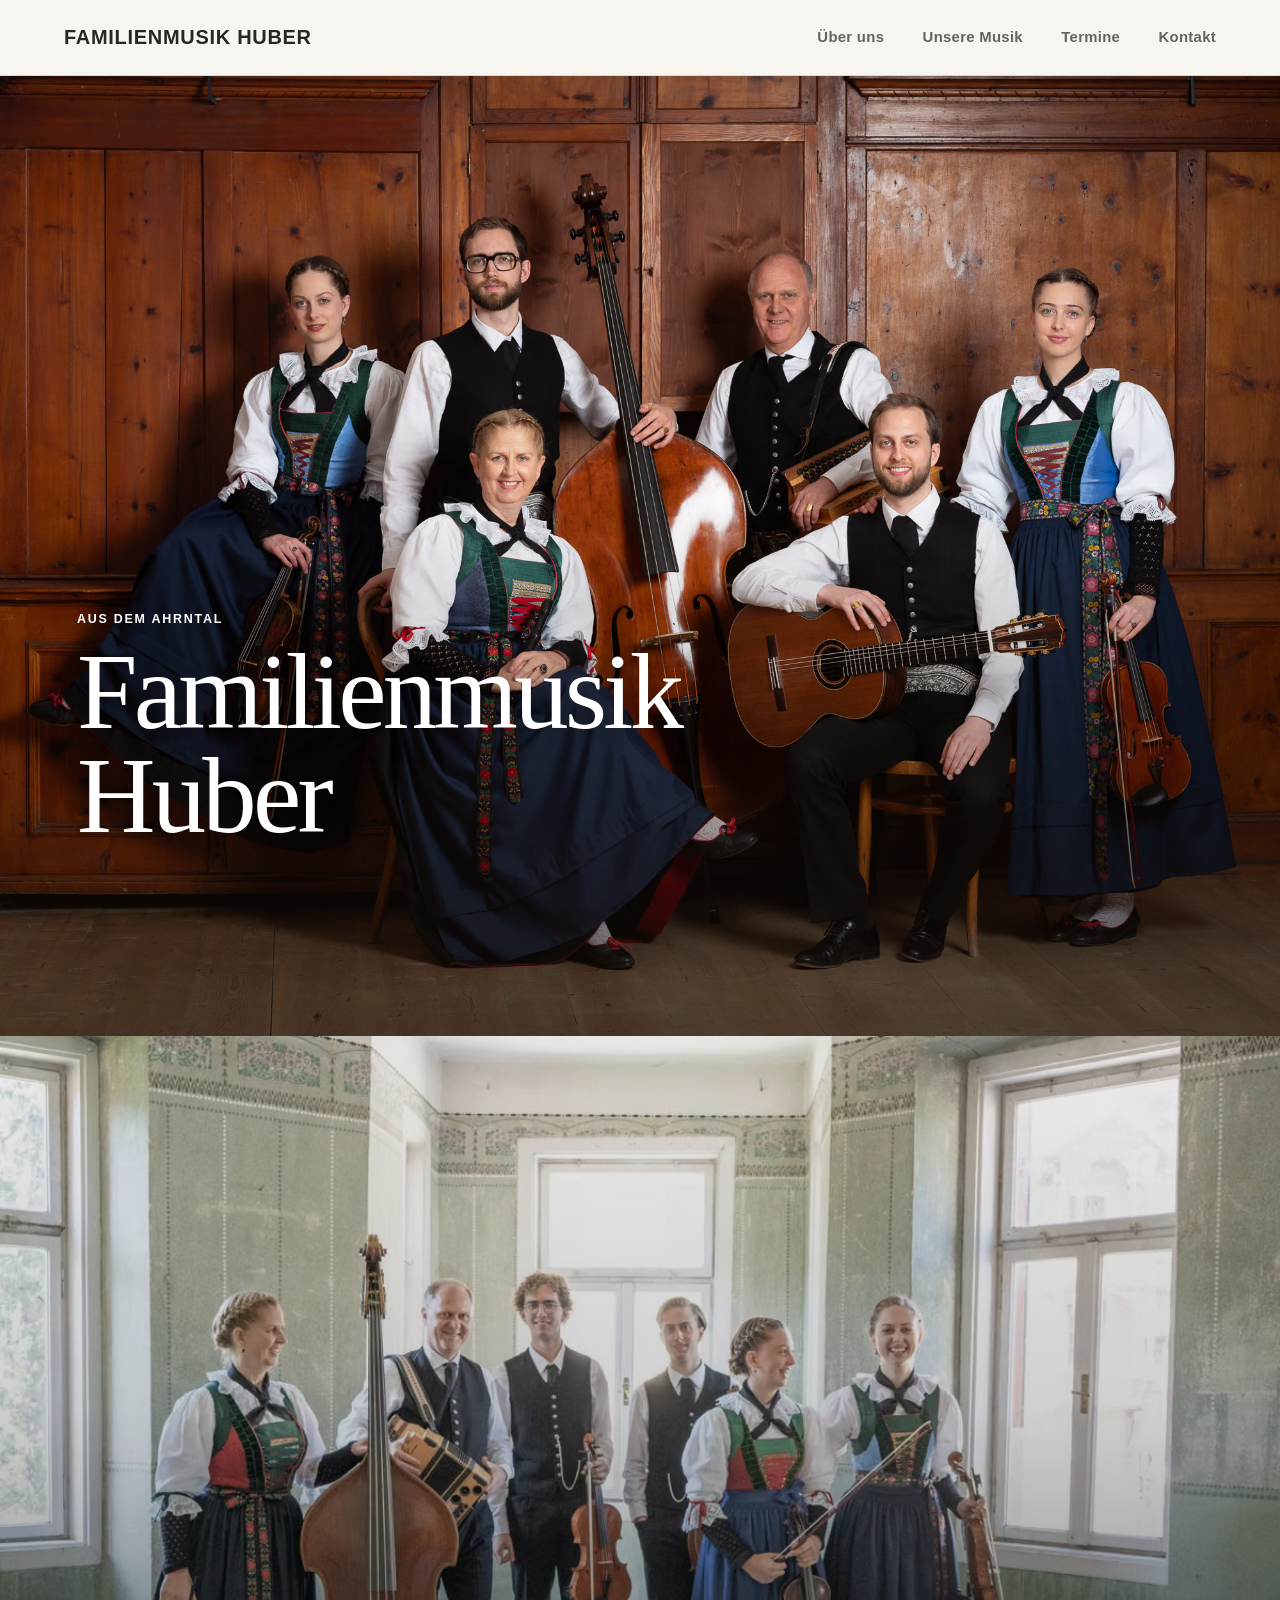
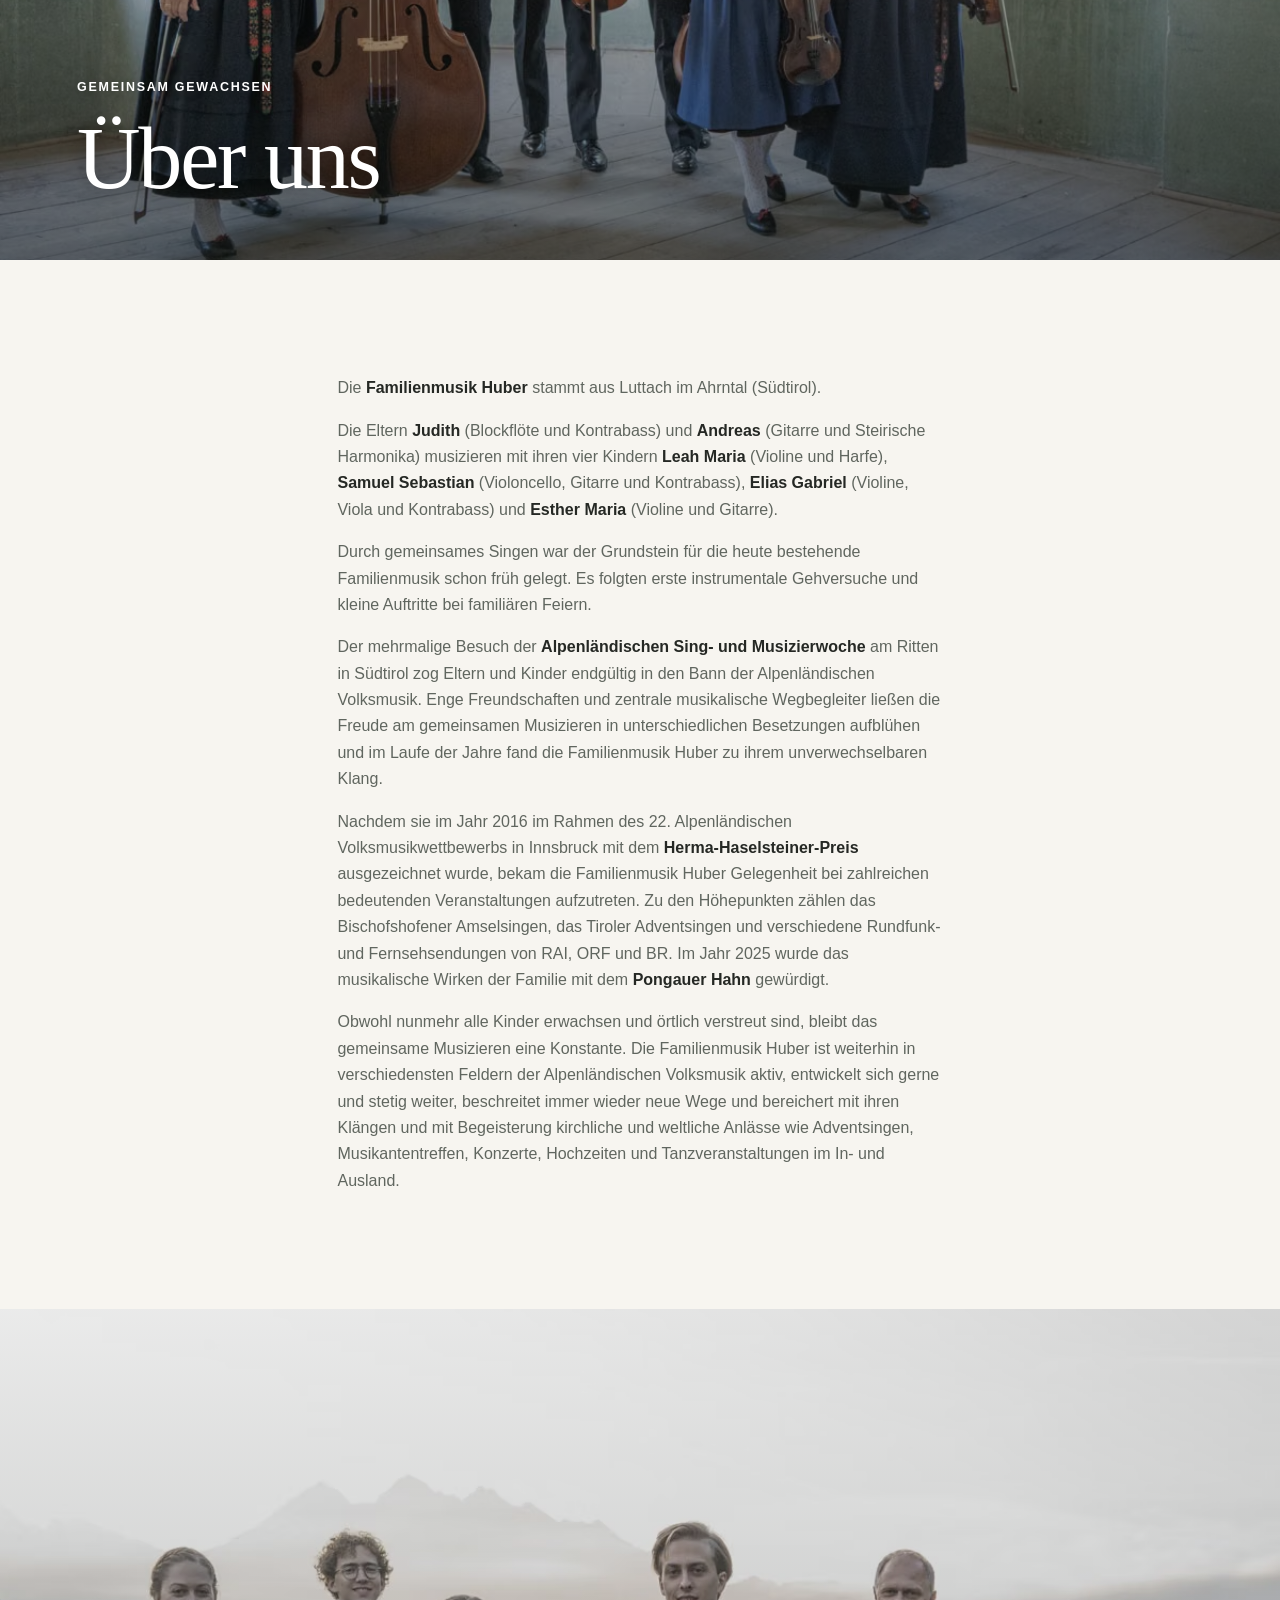
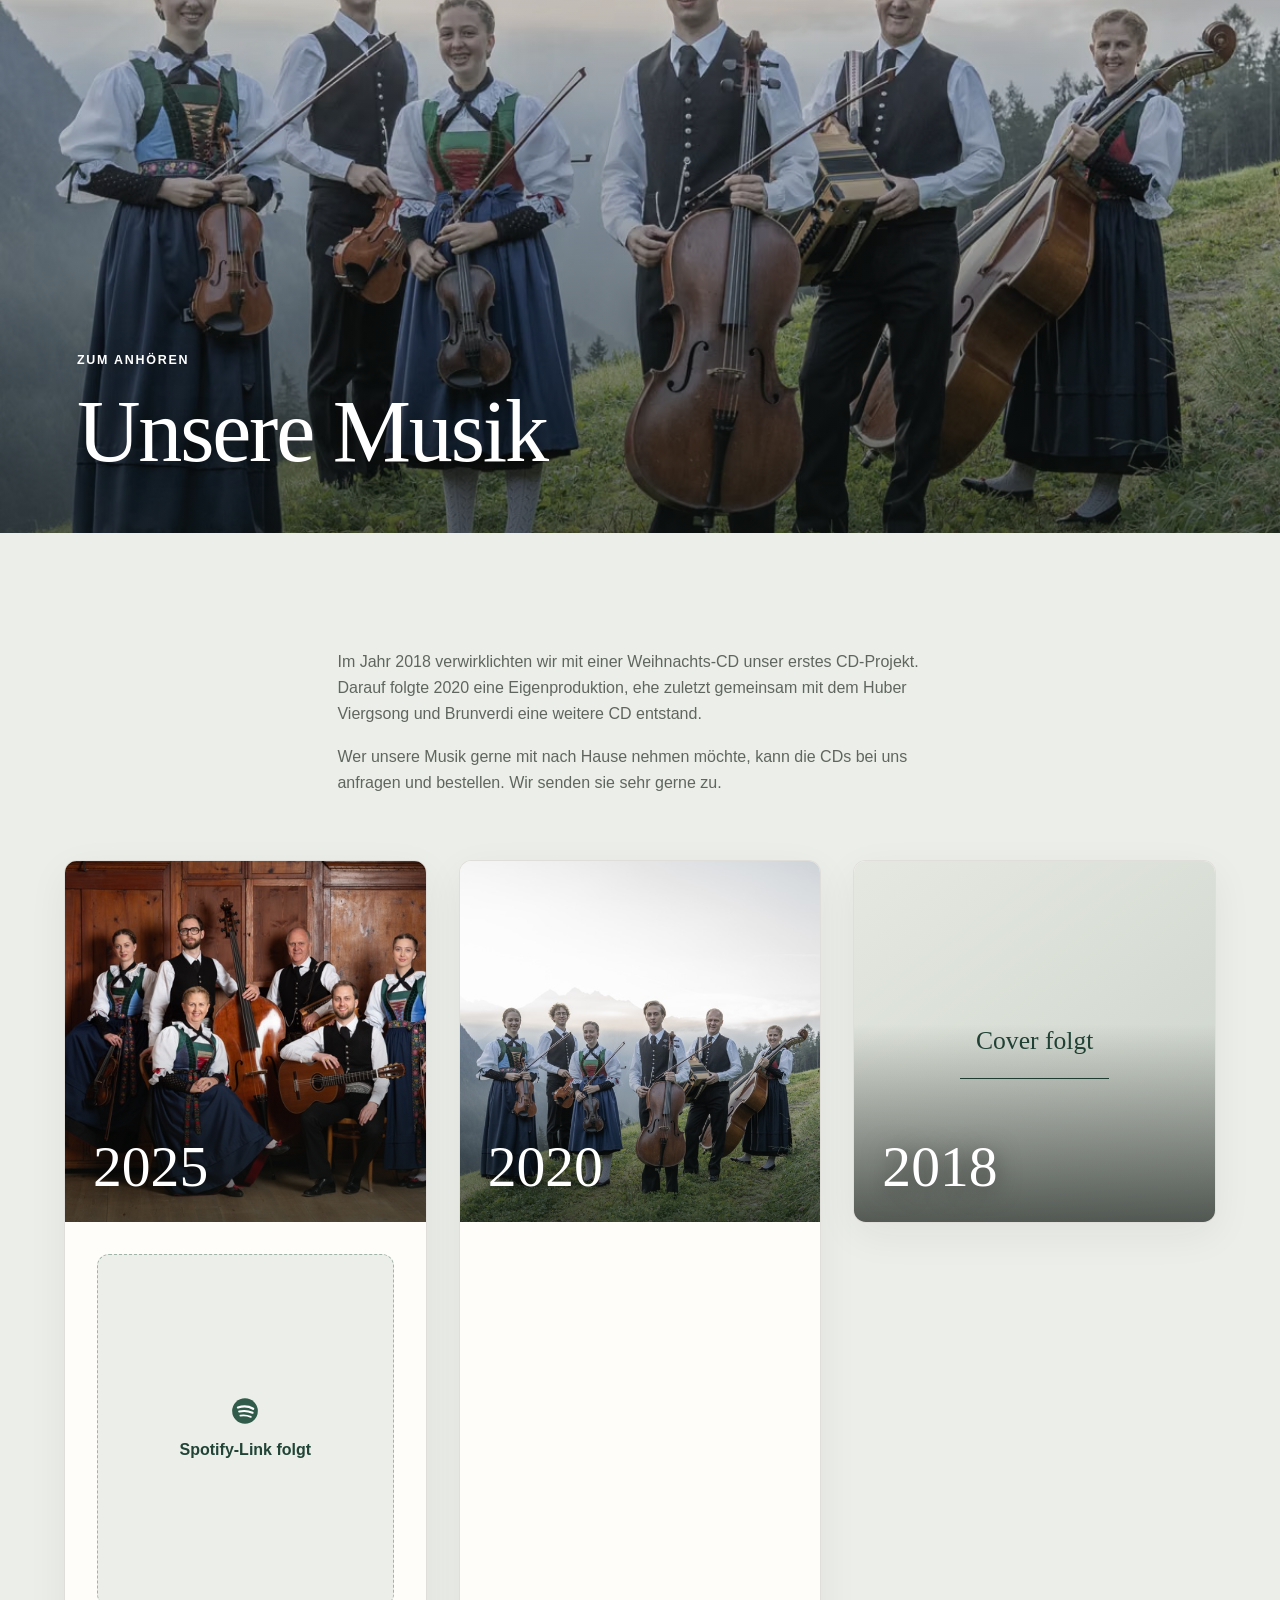
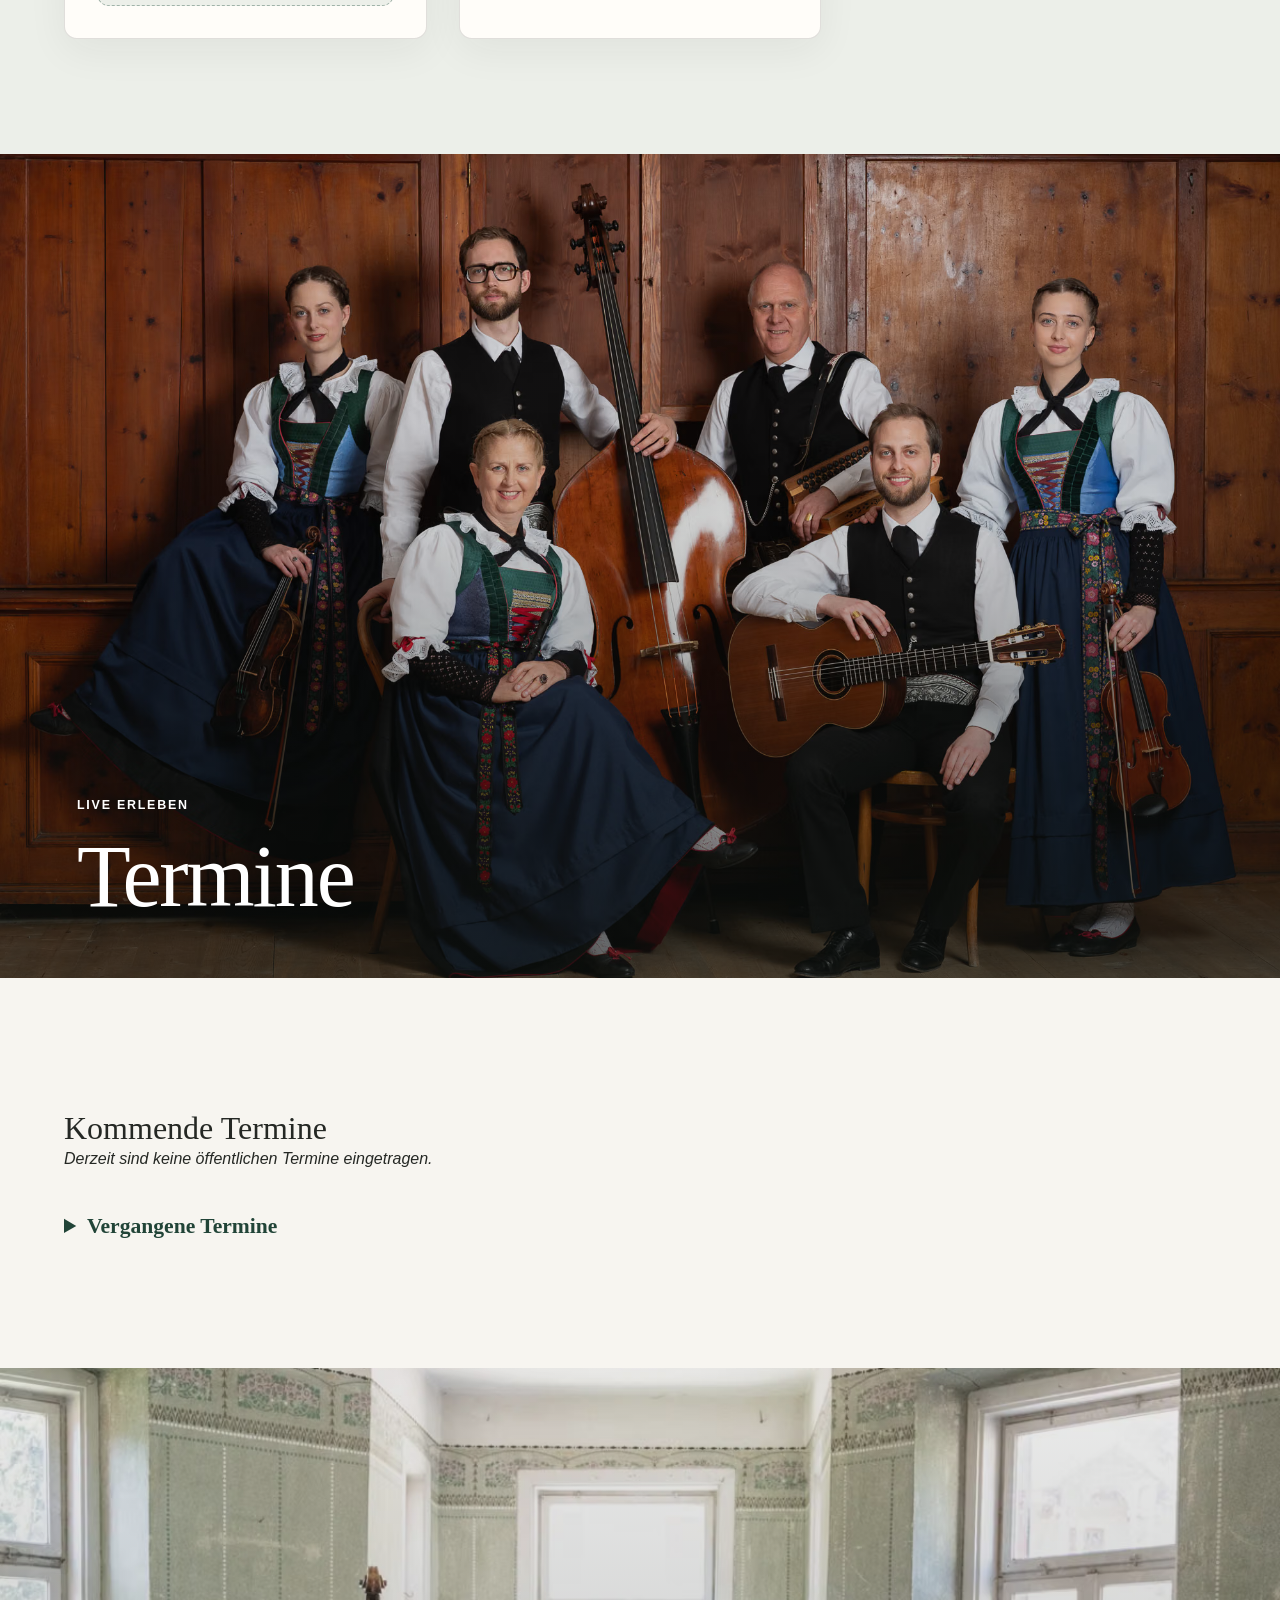
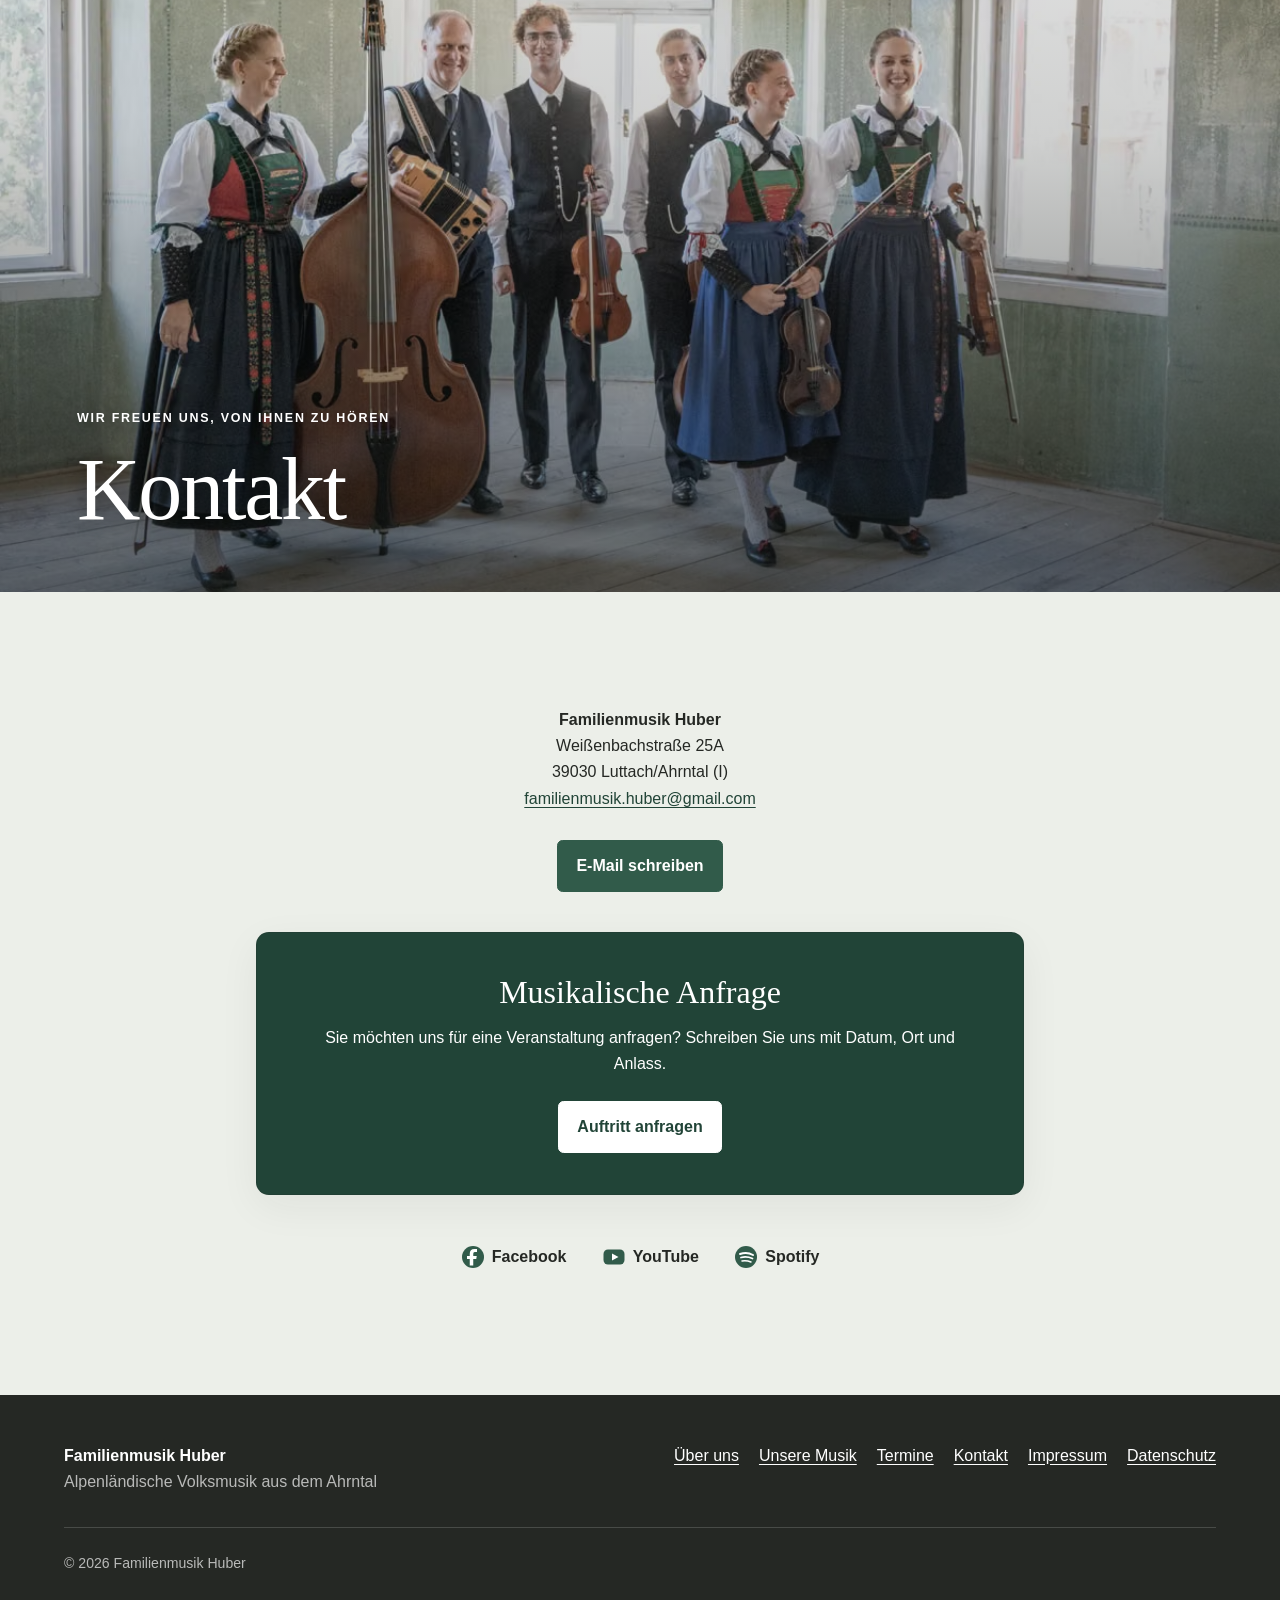
==== index.html @ e62fd348 "Startbereich Mobilversion" ====
<!DOCTYPE html>
<html lang="de">

<head>
  <meta charset="utf-8">
  <meta name="viewport" content="width=device-width, initial-scale=1">
  <meta name="description" content="Familienmusik Huber – authentische alpenländische Volksmusik aus dem Ahrntal.">
  <meta name="theme-color" content="#f7f5f0">
  <link rel="canonical" href="https://familienmusikhuber.com/">

  <meta property="og:type" content="website">
  <meta property="og:locale" content="de_DE">
  <meta property="og:title" content="Familienmusik Huber">
  <meta property="og:description" content="Authentische alpenländische Volksmusik aus dem Ahrntal.">
  <meta property="og:url" content="https://familienmusikhuber.com/">
  <meta property="og:image" content="https://familienmusikhuber.com/assets/images/FM_post-1200.jpg">

  <title>Familienmusik Huber – Alpenländische Volksmusik</title>
  <link rel="icon" href="images/icons/favicon.svg" type="image/svg+xml">
  <link rel="stylesheet" href="styles/style_general.css">
  <script>document.documentElement.classList.add('js');</script>
  <script src="scripts/events.js" defer></script>
  <script src="scripts/main.js" defer></script>

  <script type="application/ld+json">
    {
      "@context": "https://schema.org",
      "@type": "MusicGroup",
      "name": "Familienmusik Huber",
      "description": "Authentische alpenländische Volksmusik aus dem Ahrntal.",
      "url": "https://familienmusikhuber.com/",
      "image": "https://familienmusikhuber.com/assets/images/FM_post-1200.jpg",
      "email": "familienmusik.huber@gmail.com",
      "address": {
        "@type": "PostalAddress",
        "streetAddress": "Weißenbachstraße 25A",
        "postalCode": "39030",
        "addressLocality": "Luttach/Ahrntal",
        "addressCountry": "IT"
      },
      "sameAs": [
        "https://www.facebook.com/familienmusikhuber/",
        "https://open.spotify.com/artist/44bS2VKc0BTSJ9ghtnLd1g"
      ]
    }
  </script>
</head>

<body>
  <a class="skip_link" href="#main">Zum Inhalt springen</a>

  <header class="site_header">
    <nav class="navbar" aria-label="Hauptnavigation">
      <a class="navbar_brand" href="#front">Familienmusik Huber</a>
      <button class="menu_button" type="button" aria-expanded="false" aria-controls="main_navigation">
        <span class="menu_button_label">Menü</span>
        <span class="menu_icon" aria-hidden="true"></span>
      </button>
      <div id="main_navigation" class="navbar_links">
        <a href="#about">Über uns</a>
        <a href="#music">Unsere Musik</a>
        <a href="#dates">Termine</a>
        <a href="#contact">Kontakt</a>
      </div>
    </nav>
  </header>

  <main id="main">
    <section id="front" class="hero" aria-label="Familienmusik Huber">
      <picture>
        <source
          type="image/avif"
          srcset="assets/images/FM_post-640.avif 640w, assets/images/FM_post-1200.avif 1200w, assets/images/FM_post-2000.avif 2000w"
          sizes="100vw"
        >
        <source
          type="image/webp"
          srcset="assets/images/FM_post-640.webp 640w, assets/images/FM_post-1200.webp 1200w, assets/images/FM_post-2000.webp 2000w"
          sizes="100vw"
        >
        <img
          class="hero_image"
          src="assets/images/FM_post-2000.jpg"
          srcset="assets/images/FM_post-640.jpg 640w, assets/images/FM_post-1200.jpg 1200w, assets/images/FM_post-2000.jpg 2000w"
          sizes="100vw"
          alt="Die sechs Mitglieder der Familienmusik Huber in Tracht mit ihren Instrumenten vor einer Holzwand"
          width="2000"
          height="1500"
          fetchpriority="high"
        >
      </picture>
      <div class="hero_title">
        <p class="eyebrow">Aus dem Ahrntal</p>
        <h1 id="page_title">Familienmusik Huber</h1>
      </div>
    </section>

    <section class="intro section_compact">
      <div class="content_container intro_inner">
        <nav class="intro_navigation" aria-label="Überblick über die Website">
          <a href="#about">
            <span>Über uns</span>
          </a>
          <a href="#music">
            <span>Unsere Musik</span>
          </a>
          <a href="#dates">
            <span>Termine</span>
          </a>
          <a href="#contact">
            <span>Kontakt</span>
          </a>
        </nav>
      </div>
    </section>

    <section id="about" class="content_section" aria-labelledby="about_title">
      <div class="section_visual">
        <picture class="section_picture">
        <source
          type="image/avif"
          srcset="assets/images/FM_doc-640.avif 640w, assets/images/FM_doc-1200.avif 1200w, assets/images/FM_doc-2000.avif 2000w"
          sizes="(max-width: 1200px) 100vw, 1200px"
        >
        <source
          type="image/webp"
          srcset="assets/images/FM_doc-640.webp 640w, assets/images/FM_doc-1200.webp 1200w, assets/images/FM_doc-2000.webp 2000w"
          sizes="(max-width: 1200px) 100vw, 1200px"
        >
        <img
          src="assets/images/FM_doc-1200.jpg"
          srcset="assets/images/FM_doc-640.jpg 640w, assets/images/FM_doc-1200.jpg 1200w, assets/images/FM_doc-2000.jpg 2000w"
          sizes="(max-width: 1200px) 100vw, 1200px"
          alt="Familienmusik Huber mit ihren Instrumenten in einem historischen Raum"
          width="1200"
          height="800"
          loading="lazy"
        >
        </picture>
        <div class="section_visual_heading section_scroll_heading">
          <p class="eyebrow">Gemeinsam gewachsen</p>
          <h2 id="about_title">Über uns</h2>
        </div>
      </div>

      <div class="section">
        <div class="content_container">
        <div class="about_intro prose">
          <p>Die <strong>Familienmusik Huber</strong> stammt aus Luttach im Ahrntal (Südtirol).</p>
          <p>Die Eltern <strong>Judith</strong> (Blockflöte und Kontrabass) und <strong>Andreas</strong> (Gitarre und Steirische Harmonika) musizieren mit ihren vier Kindern <strong>Leah Maria</strong> (Violine und Harfe), <strong>Samuel Sebastian</strong> (Violoncello, Gitarre und Kontrabass), <strong>Elias Gabriel</strong> (Violine, Viola und Kontrabass) und <strong>Esther Maria</strong> (Violine und Gitarre).</p>
          <p>Durch gemeinsames Singen war der Grundstein für die heute bestehende Familienmusik schon früh gelegt. Es folgten erste instrumentale Gehversuche und kleine Auftritte bei familiären Feiern.</p>
          <p>Der mehrmalige Besuch der <strong>Alpenländischen Sing- und Musizierwoche</strong> am Ritten in Südtirol zog Eltern und Kinder endgültig in den Bann der Alpenländischen Volksmusik. Enge Freundschaften und zentrale musikalische Wegbegleiter ließen die Freude am gemeinsamen Musizieren in unterschiedlichen Besetzungen aufblühen und im Laufe der Jahre fand die Familienmusik Huber zu ihrem unverwechselbaren Klang.</p>
          <p>Nachdem sie im Jahr 2016 im Rahmen des 22. Alpenländischen Volksmusikwettbewerbs in Innsbruck mit dem <strong>Herma-Haselsteiner-Preis</strong> ausgezeichnet wurde, bekam die Familienmusik Huber Gelegenheit bei zahlreichen bedeutenden Veranstaltungen aufzutreten. Zu den Höhepunkten zählen das Bischofshofener Amselsingen, das Tiroler Adventsingen und verschiedene Rundfunk- und Fernsehsendungen von RAI, ORF und BR. Im Jahr 2025 wurde das musikalische Wirken der Familie mit dem <strong>Pongauer Hahn</strong> gewürdigt.</p>
          <p>Obwohl nunmehr alle Kinder erwachsen und örtlich verstreut sind, bleibt das gemeinsame Musizieren eine Konstante. Die Familienmusik Huber ist weiterhin in verschiedensten Feldern der Alpenländischen Volksmusik aktiv, entwickelt sich gerne und stetig weiter, beschreitet immer wieder neue Wege und bereichert mit ihren Klängen und mit Begeisterung kirchliche und weltliche Anlässe wie Adventsingen, Musikantentreffen, Konzerte, Hochzeiten und Tanzveranstaltungen im In- und Ausland.</p>
        </div>

        </div>
      </div>
    </section>

    <section id="music" class="music_section" aria-labelledby="music_title">
      <div class="section_visual">
        <picture class="section_picture section_picture_square">
        <source
          type="image/avif"
          srcset="assets/images/FM_luch-640.avif 640w, assets/images/FM_luch-1200.avif 1200w, assets/images/FM_luch-2000.avif 2000w"
          sizes="(max-width: 1200px) 100vw, 1200px"
        >
        <source
          type="image/webp"
          srcset="assets/images/FM_luch-640.webp 640w, assets/images/FM_luch-1200.webp 1200w, assets/images/FM_luch-2000.webp 2000w"
          sizes="(max-width: 1200px) 100vw, 1200px"
        >
        <img
          src="assets/images/FM_luch-1200.jpg"
          srcset="assets/images/FM_luch-640.jpg 640w, assets/images/FM_luch-1200.jpg 1200w, assets/images/FM_luch-2000.jpg 2000w"
          sizes="(max-width: 1200px) 100vw, 1200px"
          alt="Familienmusik Huber in Tracht mit ihren Instrumenten vor einer Berglandschaft"
          width="1200"
          height="1200"
          loading="lazy"
        >
        </picture>
        <div class="section_visual_heading section_scroll_heading">
          <p class="eyebrow">Zum Anhören</p>
          <h2 id="music_title">Unsere Musik</h2>
        </div>
      </div>

      <div class="section section_tinted">
        <div class="content_container">
          <div class="music_intro prose">
            <p>Im Jahr 2018 verwirklichten wir mit einer Weihnachts-CD unser erstes CD-Projekt. Darauf folgte 2020 eine Eigenproduktion, ehe zuletzt gemeinsam mit dem Huber Viergsong und Brunverdi eine weitere CD entstand.</p>
            <p>Wer unsere Musik gerne mit nach Hause nehmen möchte, kann die CDs bei uns anfragen und bestellen. Wir senden sie sehr gerne zu.</p>
          </div>

          <div class="music_grid">
            <article class="album_card">
              <div class="album_cover">
                <img src="assets/images/FM_post-640.jpg" alt="Vorläufiges Cover für Familienmusik Huber – Huber Viergsong – Brunverdi" width="640" height="480" loading="lazy">
                <h3 class="album_cover_year">2025</h3>
              </div>
              <div class="album_content">
                <div class="spotify_placeholder" aria-label="Spotify-Einbettung folgt">
                  <img src="images/icons/spotify.svg" alt="" width="28" height="28">
                  <span>Spotify-Link folgt</span>
                </div>
              </div>
            </article>

            <article class="album_card">
              <div class="album_cover">
                <img src="assets/images/FM_luch-640.jpg" alt="Vorläufiges Cover für Familienmusik Huber" width="640" height="640" loading="lazy">
                <h3 class="album_cover_year">2020</h3>
              </div>
              <div class="album_content">
                <iframe
                  class="album_spotify"
                  title="Familienmusik Huber auf Spotify"
                  src="https://open.spotify.com/embed/artist/44bS2VKc0BTSJ9ghtnLd1g?utm_source=generator&amp;theme=0"
                  allow="autoplay; clipboard-write; encrypted-media; fullscreen; picture-in-picture"
                  loading="lazy"
                ></iframe>
              </div>
            </article>

            <article class="album_card">
              <div class="album_cover album_cover_placeholder">
                <span>Cover folgt</span>
                <h3 class="album_cover_year">2018</h3>
              </div>
            </article>
          </div>
        </div>
      </div>
    </section>

    <section id="dates" class="content_section" aria-labelledby="dates_title">
      <div class="section_visual">
        <picture class="section_picture">
        <source type="image/avif" srcset="assets/images/FM_post-640.avif 640w, assets/images/FM_post-1200.avif 1200w, assets/images/FM_post-2000.avif 2000w" sizes="(max-width: 1200px) 100vw, 1200px">
        <source type="image/webp" srcset="assets/images/FM_post-640.webp 640w, assets/images/FM_post-1200.webp 1200w, assets/images/FM_post-2000.webp 2000w" sizes="(max-width: 1200px) 100vw, 1200px">
        <img src="assets/images/FM_post-1200.jpg" srcset="assets/images/FM_post-640.jpg 640w, assets/images/FM_post-1200.jpg 1200w, assets/images/FM_post-2000.jpg 2000w" sizes="(max-width: 1200px) 100vw, 1200px" alt="Familienmusik Huber in Tracht mit ihren Instrumenten vor einer Holzwand" width="1200" height="900" loading="lazy">
        </picture>
        <div class="section_visual_heading section_scroll_heading">
          <p class="eyebrow">Live erleben</p>
          <h2 id="dates_title">Termine</h2>
        </div>
      </div>

      <div class="section">
        <div class="content_container">
        <section class="events_list" aria-labelledby="upcoming_dates_title">
          <h3 id="upcoming_dates_title">Kommende Termine</h3>
          <div id="event_entries"></div>
        </section>
        <details id="past_events" class="past_events" hidden>
          <summary>Vergangene Termine</summary>
          <div id="past_event_entries"></div>
        </details>
        </div>
      </div>
    </section>

    <section id="contact" class="content_section" aria-labelledby="contact_title">
      <div class="section_visual">
        <picture class="section_picture">
        <source type="image/avif" srcset="assets/images/FM_doc-640.avif 640w, assets/images/FM_doc-1200.avif 1200w, assets/images/FM_doc-2000.avif 2000w" sizes="(max-width: 1200px) 100vw, 1200px">
        <source type="image/webp" srcset="assets/images/FM_doc-640.webp 640w, assets/images/FM_doc-1200.webp 1200w, assets/images/FM_doc-2000.webp 2000w" sizes="(max-width: 1200px) 100vw, 1200px">
        <img src="assets/images/FM_doc-1200.jpg" srcset="assets/images/FM_doc-640.jpg 640w, assets/images/FM_doc-1200.jpg 1200w, assets/images/FM_doc-2000.jpg 2000w" sizes="(max-width: 1200px) 100vw, 1200px" alt="Familienmusik Huber gemeinsam in einem historischen Raum" width="1200" height="800" loading="lazy">
        </picture>
        <div class="section_visual_heading section_scroll_heading">
          <p class="eyebrow">Wir freuen uns, von Ihnen zu hören</p>
          <h2 id="contact_title">Kontakt</h2>
        </div>
      </div>

      <div class="section section_tinted">
        <div class="content_container contact_container">
        <address>
          <strong>Familienmusik Huber</strong><br>
          Weißenbachstraße 25A<br>
          39030 Luttach/Ahrntal (I)<br>
          <a href="mailto:familienmusik.huber@gmail.com">familienmusik.huber@gmail.com</a>
        </address>
        <a class="button button_primary" href="mailto:familienmusik.huber@gmail.com">E-Mail schreiben</a>

        <article class="info_card info_card_accent">
          <h3>Musikalische Anfrage</h3>
          <p>Sie möchten uns für eine Veranstaltung anfragen? Schreiben Sie uns mit Datum, Ort und Anlass.</p>
          <a class="button button_primary" href="mailto:familienmusik.huber@gmail.com?subject=Auftrittsanfrage">Auftritt anfragen</a>
        </article>

        <div class="social_links" aria-label="Soziale Medien">
          <a href="https://www.facebook.com/familienmusikhuber/">
            <img src="images/icons/facebook.svg" alt="" width="24" height="24">
            <span>Facebook</span>
          </a>
          <a href="https://www.youtube.com/results?search_query=familienmusik+huber">
            <img src="images/icons/youtube.svg" alt="" width="24" height="24">
            <span>YouTube</span>
          </a>
          <a href="https://open.spotify.com/intl-de/artist/44bS2VKc0BTSJ9ghtnLd1g">
            <img src="images/icons/spotify.svg" alt="" width="24" height="24">
            <span>Spotify</span>
          </a>
        </div>
        </div>
      </div>
    </section>
  </main>

  <footer class="site_footer">
    <div class="footer_inner">
      <p><strong>Familienmusik Huber</strong><br><span>Alpenländische Volksmusik aus dem Ahrntal</span></p>
      <nav aria-label="Navigation im Fußbereich">
        <a href="#about">Über uns</a>
        <a href="#music">Unsere Musik</a>
        <a href="#dates">Termine</a>
        <a href="#contact">Kontakt</a>
        <a href="impressum.html">Impressum</a>
        <a href="datenschutz.html">Datenschutz</a>
      </nav>
      <p class="copyright">© <span data-current-year>2026</span> Familienmusik Huber</p>
    </div>
  </footer>
</body>

</html>
---- styles/style_general.css ----
:root {
    --color-background: #f7f5f0;
    --color-surface: #fffdf9;
    --color-tinted: #ecefe9;
    --color-text: #252824;
    --color-muted: #60665f;
    --color-accent: #315b4a;
    --color-accent-dark: #214437;
    --color-border: rgb(37 40 36 / 14%);
    --color-focus: #b7462f;
    --shadow-soft: 0 1.25rem 3.5rem rgb(32 39 34 / 10%);
    --radius-small: 0.35rem;
    --radius-medium: 0.8rem;
    --container: 75rem;
    --text-width: 68ch;
    --header-height: 4.75rem;
    --font-heading: Georgia, "Times New Roman", serif;
    --font-body: "Helvetica Neue", Helvetica, Arial, sans-serif;
}

html {
    box-sizing: border-box;
    scroll-behavior: smooth;
    scroll-padding-top: var(--header-height);
}

*,
*::before,
*::after {
    box-sizing: inherit;
}

body {
    width: 100%;
    margin: 0;
    overflow-x: hidden;
    background: var(--color-background);
    color: var(--color-text);
    font-family: var(--font-body);
    font-size: 1rem;
    line-height: 1.65;
    -webkit-font-smoothing: antialiased;
}

body.menu_open {
    overflow: hidden;
}

img {
    max-width: 100%;
}

a {
    color: var(--color-accent-dark);
    text-underline-offset: 0.2em;
}

button,
a {
    -webkit-tap-highlight-color: transparent;
}

:focus-visible {
    outline: 3px solid var(--color-focus);
    outline-offset: 4px;
}

.skip_link {
    position: fixed;
    top: 0.75rem;
    left: 0.75rem;
    z-index: 100;
    padding: 0.7rem 1rem;
    background: var(--color-text);
    color: white;
    transform: translateY(-150%);
}

.skip_link:focus {
    transform: translateY(0);
}

.site_header {
    position: sticky;
    top: 0;
    z-index: 20;
    height: var(--header-height);
}

.navbar {
    width: 100%;
    height: 100%;
    padding-inline: clamp(1.25rem, 5vw, 5rem);
    display: flex;
    align-items: center;
    justify-content: space-between;
    gap: 2rem;
    background: rgb(247 245 240 / 94%);
    border-bottom: 1px solid var(--color-border);
    backdrop-filter: blur(14px);
    -webkit-backdrop-filter: blur(14px);
}

.navbar a {
    color: var(--color-text);
    text-decoration: none;
}

.navbar_brand {
    position: relative;
    z-index: 2;
    flex-shrink: 0;
    font-size: clamp(1rem, 2vw, 1.25rem);
    font-weight: 700;
    letter-spacing: 0.035em;
    text-transform: uppercase;
}

.navbar_links {
    display: flex;
    align-items: center;
    gap: clamp(1.2rem, 3vw, 2.65rem);
}

.legal_navigation a {
    min-height: 2.75rem;
    display: inline-flex;
    align-items: center;
    font-weight: 700;
}

.navbar_links a {
    position: relative;
    min-height: 2.75rem;
    display: inline-flex;
    align-items: center;
    color: var(--color-muted);
    font-size: 0.93rem;
    font-weight: 650;
    letter-spacing: 0.02em;
}

.navbar_links a::after {
    content: "";
    position: absolute;
    right: 0;
    bottom: 0.25rem;
    left: 0;
    height: 2px;
    background: var(--color-accent);
    transform: scaleX(0);
    transition: transform 180ms ease;
}

.navbar_links a:hover::after,
.navbar_links a[aria-current="true"]::after {
    transform: scaleX(1);
}

.navbar_links a[aria-current="true"] {
    color: var(--color-text);
}

.menu_button {
    display: none;
}

.hero {
    --hero-title-progress: 0;
    position: relative;
    width: 100%;
    overflow: hidden;
    isolation: isolate;
    background: #241c17;
}

.hero::after {
    content: "";
    position: absolute;
    z-index: 1;
    inset: 0;
    background: linear-gradient(0deg, rgb(18 12 8 / 68%) 0%, rgb(18 12 8 / 22%) 32%, transparent 58%);
    pointer-events: none;
}

.hero picture {
    display: block;
}

.hero_image {
    display: block;
    width: 100%;
    height: auto;
}

.hero_title {
    position: absolute;
    z-index: 2;
    top: 0;
    right: clamp(1.25rem, 6vw, 6rem);
    left: clamp(1.25rem, 6vw, 6rem);
    height: min(100%, calc(100svh - var(--header-height)));
    padding-bottom: clamp(1.5rem, 4vw, 4rem);
    display: flex;
    flex-direction: column;
    justify-content: flex-end;
    color: white;
    opacity: calc(1 - (var(--hero-title-progress) * 0.82));
    transform: translateY(calc(var(--hero-title-progress) * 1.5rem)) scale(calc(1 - (var(--hero-title-progress) * 0.035)));
    transform-origin: bottom left;
    will-change: opacity, transform;
}

.hero_title .eyebrow,
.hero_title h1 {
    color: white;
    text-shadow: 0 0.2rem 1.75rem rgb(0 0 0 / 55%);
}

.hero_title h1 {
    max-width: 11ch;
    margin-bottom: 0;
    font-size: clamp(3.25rem, 8.5vw, 7.5rem);
    line-height: 0.96;
}

.section,
.section_compact {
    padding-inline: clamp(1.25rem, 5vw, 4rem);
}

.section {
    padding-block: clamp(4.5rem, 9vw, 8rem);
}

.section_compact {
    padding-block: clamp(3.5rem, 7vw, 6rem);
}

.section_tinted {
    background: var(--color-tinted);
}

.content_container {
    width: min(100%, var(--container));
    margin-inline: auto;
}

.intro {
    display: none;
    text-align: center;
}

.intro_inner {
    max-width: 56rem;
}

.intro_navigation {
    display: none;
    grid-template-columns: repeat(4, minmax(0, 1fr));
    gap: clamp(1.5rem, 4vw, 3rem);
}

.intro_navigation a {
    min-height: clamp(4.5rem, 11svh, 7rem);
    display: flex;
    flex-direction: column;
    align-items: center;
    justify-content: center;
    gap: 0.2rem;
    color: var(--color-text);
    text-decoration: none;
    transition: color 180ms ease, transform 180ms ease;
}

.intro_navigation a:hover {
    color: var(--color-accent-dark);
    transform: translateY(-1px);
}

.intro_navigation span {
    font-family: var(--font-heading);
    font-size: clamp(1.45rem, 5vw, 2.15rem);
    font-weight: 500;
    line-height: 1.1;
}

.eyebrow {
    margin: 0 0 0.65rem;
    color: var(--color-accent);
    font-size: 0.78rem;
    font-weight: 750;
    letter-spacing: 0.14em;
    text-transform: uppercase;
}

h1,
h2,
h3 {
    margin-top: 0;
    color: var(--color-text);
    font-family: var(--font-heading);
    font-weight: 500;
    line-height: 1.15;
}

h1 {
    margin-bottom: 1.1rem;
    font-size: clamp(2.7rem, 7vw, 5.3rem);
    letter-spacing: -0.035em;
}

h2 {
    margin-bottom: 1rem;
    font-size: clamp(2.25rem, 5vw, 3.8rem);
    letter-spacing: -0.025em;
}

h3 {
    margin-bottom: 0.85rem;
    font-size: clamp(1.45rem, 3vw, 2rem);
}

p {
    margin-top: 0;
}

.lead {
    max-width: 43rem;
    margin: 0 auto 2rem;
    color: var(--color-muted);
    font-size: clamp(1.12rem, 2.4vw, 1.35rem);
}

.lead_small {
    color: var(--color-text);
    font-family: var(--font-heading);
    font-size: clamp(1.3rem, 2.5vw, 1.7rem);
    line-height: 1.45;
}

.button {
    min-height: 3rem;
    padding: 0.72rem 1.15rem;
    display: inline-flex;
    align-items: center;
    justify-content: center;
    border: 1px solid var(--color-accent);
    border-radius: var(--radius-small);
    font: inherit;
    font-weight: 700;
    text-align: center;
    text-decoration: none;
    cursor: pointer;
    transition: color 180ms ease, background-color 180ms ease, transform 180ms ease;
}

.button:hover {
    transform: translateY(-1px);
}

.button_primary {
    background: var(--color-accent);
    color: white;
}

.button_primary:hover {
    background: var(--color-accent-dark);
}

.button_secondary {
    background: transparent;
    color: var(--color-accent-dark);
}

.button_secondary:hover {
    background: var(--color-accent);
    color: white;
}

.section_heading {
    max-width: 47rem;
    margin: 0 auto clamp(2.5rem, 5vw, 4.5rem);
    text-align: center;
}

.section_heading::after {
    content: "";
    width: 3.5rem;
    height: 3px;
    margin: 1.7rem auto 0;
    display: block;
    border-radius: 99px;
    background: var(--color-accent);
}

.section_heading > :last-child:not(h2) {
    color: var(--color-muted);
}

.prose {
    color: var(--color-muted);
}

.prose p:last-child {
    margin-bottom: 0;
}

.about_intro {
    max-width: var(--text-width);
    margin-inline: auto;
}

.about_intro strong {
    color: var(--color-text);
    font-weight: 650;
}

.story {
    max-width: var(--text-width);
    margin: clamp(3.5rem, 7vw, 6.5rem) auto 0;
}

.story p {
    margin-bottom: 1.3rem;
}

.section_visual {
    position: relative;
    width: 100%;
    min-height: clamp(22rem, 55vw, 42rem);
    overflow: hidden;
    isolation: isolate;
    background: #2e322e;
}

.section_visual::after {
    content: "";
    position: absolute;
    z-index: 1;
    inset: 0;
    background: linear-gradient(180deg, rgb(15 20 17 / 8%) 0%, rgb(15 20 17 / 20%) 45%, rgb(15 20 17 / 62%) 100%);
    pointer-events: none;
}

.section_picture {
    position: absolute;
    inset: 0;
    width: 100%;
    height: 100%;
    display: block;
}

.section_picture img {
    width: 100%;
    height: 100%;
    display: block;
    object-fit: cover;
    object-position: center;
}

.section_picture_square img {
    object-position: center 62%;
}

.section_visual_heading {
    position: absolute;
    z-index: 2;
    top: 50%;
    right: clamp(1.25rem, 6vw, 6rem);
    left: clamp(1.25rem, 6vw, 6rem);
    color: white;
    transform: translateY(-50%);
}

.section_visual_heading .eyebrow,
.section_visual_heading h2 {
    color: white;
    text-shadow: 0 2px 1.5rem rgb(0 0 0 / 45%);
}

.section_visual_heading h2 {
    max-width: 12ch;
    margin-bottom: 0;
    font-size: clamp(2.75rem, 7vw, 5.5rem);
}

.section_scroll_heading {
    --section-title-progress: 0;
    top: auto;
    bottom: clamp(1.5rem, 4vw, 4rem);
    opacity: calc(1 - (var(--section-title-progress) * 0.82));
    transform: translateY(calc(var(--section-title-progress) * 1.5rem)) scale(calc(1 - (var(--section-title-progress) * 0.035)));
    transform-origin: bottom left;
    will-change: opacity, transform;
}

.section_intro {
    max-width: 47rem;
    margin: 0 auto clamp(2.5rem, 5vw, 4rem);
    color: var(--color-muted);
    font-size: clamp(1.05rem, 2vw, 1.2rem);
    text-align: center;
}

.music_intro {
    max-width: var(--text-width);
    margin: 0 auto clamp(2.5rem, 5vw, 4rem);
}

.music_grid,
.performance_grid {
    display: grid;
    grid-template-columns: repeat(2, minmax(0, 1fr));
    gap: clamp(1.25rem, 3vw, 2rem);
}

.info_card {
    padding: clamp(1.5rem, 4vw, 2.6rem);
    border: 1px solid var(--color-border);
    border-radius: var(--radius-medium);
    background: var(--color-surface);
    box-shadow: 0 0.75rem 2.5rem rgb(32 39 34 / 6%);
}

.music_grid {
    grid-template-columns: repeat(3, minmax(0, 1fr));
    align-items: stretch;
}

.album_card {
    min-width: 0;
    align-self: start;
    display: flex;
    flex-direction: column;
    overflow: hidden;
    border: 1px solid var(--color-border);
    border-radius: var(--radius-medium);
    background: var(--color-surface);
    box-shadow: 0 0.75rem 2.5rem rgb(32 39 34 / 6%);
}

.album_cover {
    position: relative;
    width: 100%;
    aspect-ratio: 1;
    flex: 0 0 auto;
    overflow: hidden;
}

.album_cover::after {
    content: "";
    position: absolute;
    z-index: 1;
    inset: 45% 0 0;
    background: linear-gradient(0deg, rgb(15 20 17 / 65%), transparent);
    pointer-events: none;
}

.album_cover img {
    position: absolute;
    inset: 0;
    width: 100%;
    height: 100%;
    display: block;
    object-fit: cover;
}

.album_cover_placeholder {
    display: grid;
    place-items: center;
    background: linear-gradient(145deg, #e5e8e1, #cbd3c9);
    color: var(--color-accent-dark);
    font-family: var(--font-heading);
    font-size: clamp(1.25rem, 2vw, 1.65rem);
}

.album_cover_placeholder > span {
    padding: 1rem;
    border-bottom: 1px solid currentColor;
}

.album_cover_year {
    position: absolute;
    z-index: 2;
    right: clamp(1rem, 2.5vw, 1.75rem);
    bottom: clamp(0.8rem, 2vw, 1.4rem);
    left: clamp(1rem, 2.5vw, 1.75rem);
    margin: 0;
    color: white;
    font-size: clamp(2.25rem, 4.5vw, 3.8rem);
    text-shadow: 0 0.2rem 1.5rem rgb(0 0 0 / 55%);
}

.album_content {
    height: 100%;
    padding: clamp(1.25rem, 2.5vw, 2rem);
    display: flex;
    flex-direction: column;
}

.album_spotify,
.spotify_placeholder {
    width: 100%;
    height: 352px;
    margin-top: auto;
    border-radius: 0.75rem;
}

.album_spotify {
    border: 0;
}

.spotify_placeholder {
    display: flex;
    flex-direction: column;
    align-items: center;
    justify-content: center;
    gap: 0.75rem;
    border: 1px dashed rgb(49 91 74 / 40%);
    background: var(--color-tinted);
    color: var(--color-accent-dark);
    font-weight: 700;
}

.info_card p {
    color: var(--color-muted);
}

.info_card .button {
    margin-top: 0.5rem;
}

.info_card_accent {
    background: var(--color-accent-dark);
    color: white;
}

.info_card_accent h3,
.info_card_accent p {
    color: white;
}

.info_card_accent .button_primary {
    border-color: white;
    background: white;
    color: var(--color-accent-dark);
}

.empty_state {
    margin-bottom: 0;
    font-style: italic;
}

.events_list {
    max-height: calc(100svh - var(--header-height) - 2rem);
    padding: clamp(0.5rem, 2vw, 1rem) 0;
    padding-right: clamp(0.35rem, 1vw, 0.75rem);
    overflow-y: auto;
    scrollbar-gutter: stable;
}

.events_list > h3 {
    margin-bottom: 0;
}

.event_entry {
    display: grid;
    grid-template-columns: 5.75rem 1fr;
    align-items: first baseline;
    gap: clamp(0.5rem, 1.5vw, 0.9rem);
    margin-top: 0;
    padding: 0 0 0.55rem;
    border-top: 1px solid var(--color-border);
    border-bottom: 1px solid var(--color-border);
}

.event_entry + .event_entry {
    margin-top: 0;
    border-top: 0;
}

.event_date {
    color: var(--color-accent-dark);
    font-family: var(--font-heading);
    font-weight: 700;
    line-height: 1.05;
}

.event_date span {
    display: block;
}

.event_day {
    font-size: 1.4rem;
}

.event_month {
    margin-top: 0.12rem;
    font-size: 1.08rem;
}

.event_year {
    margin-top: 0.1rem;
    font-size: 1rem;
}

.event_content h4 {
    margin-bottom: 0.35rem;
    font-size: clamp(1.2rem, 2vw, 1.45rem);
}

.event_meta {
    margin-bottom: 0.6rem;
    color: var(--color-muted);
}

.event_meta span + span,
.event_meta time + span {
    margin-left: 0.35rem;
}

.event_link {
    font-size: 0.95rem;
    font-weight: 700;
}

.past_events {
    margin-top: 1.25rem;
    overflow-anchor: none;
}

.past_events summary {
    width: fit-content;
    margin-bottom: 0.5rem;
    color: var(--color-accent-dark);
    font-family: var(--font-heading);
    font-size: clamp(1.15rem, 2vw, 1.35rem);
    font-weight: 700;
    cursor: pointer;
}

.past_events summary:hover {
    text-decoration: underline;
}

.past_events[open] summary {
    margin-bottom: 0;
}

.contact_container {
    max-width: 48rem;
    text-align: center;
}

.contact_container > .info_card {
    margin-top: 2.5rem;
}

address {
    margin-bottom: 1.75rem;
    font-style: normal;
}

.social_links {
    margin-top: 2.5rem;
    display: flex;
    flex-wrap: wrap;
    justify-content: center;
    gap: 0.6rem;
}

.social_links a {
    min-height: 2.75rem;
    padding: 0.55rem 0.8rem;
    display: inline-flex;
    align-items: center;
    gap: 0.45rem;
    border-radius: var(--radius-small);
    color: var(--color-text);
    font-weight: 650;
    text-decoration: none;
}

.social_links a:hover {
    background: rgb(49 91 74 / 10%);
}

.site_footer {
    padding: 3rem clamp(1.25rem, 5vw, 4rem);
    background: var(--color-text);
    color: white;
}

.footer_inner {
    width: min(100%, var(--container));
    margin-inline: auto;
    display: grid;
    grid-template-columns: 1fr auto;
    align-items: start;
    gap: 2rem;
}

.site_footer p {
    margin: 0;
}

.site_footer p span,
.copyright {
    color: rgb(255 255 255 / 68%);
}

.site_footer nav {
    display: flex;
    flex-wrap: wrap;
    justify-content: flex-end;
    gap: 0.75rem 1.25rem;
}

.site_footer a {
    color: white;
}

.copyright {
    grid-column: 1 / -1;
    padding-top: 1.5rem;
    border-top: 1px solid rgb(255 255 255 / 16%);
    font-size: 0.88rem;
}

.legal_main {
    min-height: 70vh;
}

.legal_content {
    max-width: var(--text-width);
}

.legal_content h1 {
    font-size: clamp(2.6rem, 6vw, 4.5rem);
}

.legal_content h2 {
    margin-top: 2.75rem;
    font-size: clamp(1.7rem, 4vw, 2.35rem);
}

.notice {
    margin: 2rem 0;
    padding: 1.2rem 1.4rem;
    border-left: 4px solid var(--color-focus);
    background: #fff5ef;
}

@media (min-width: 44.01rem) and (min-height: 35rem) and (orientation: landscape) {
    .section_visual {
        min-height: calc(100svh - var(--header-height));
    }
}

@media (max-width: 50rem) {
    .performance_grid {
        grid-template-columns: 1fr;
    }

    .music_grid {
        grid-template-columns: repeat(2, minmax(0, 1fr));
    }

    .album_card:last-child {
        grid-column: 1 / -1;
        width: min(100%, calc((100% - clamp(1.25rem, 3vw, 2rem)) / 2));
        justify-self: center;
    }

}

@media (max-width: 34rem) {
    .music_grid {
        grid-template-columns: 1fr;
    }

    .album_card:last-child {
        grid-column: auto;
        width: 100%;
    }
}

@media (max-width: 44rem) {
    :root {
        --header-height: 4.25rem;
    }

    .navbar {
        padding-inline: 1rem;
    }

    .js .menu_button {
        position: relative;
        z-index: 2;
        min-width: 3rem;
        min-height: 3rem;
        padding: 0.45rem;
        display: inline-flex;
        align-items: center;
        justify-content: center;
        gap: 0.55rem;
        border: 0;
        background: transparent;
        color: var(--color-text);
        font: inherit;
        font-weight: 700;
        cursor: pointer;
    }

    .menu_button_label {
        font-size: 0.86rem;
    }

    .menu_icon,
    .menu_icon::before,
    .menu_icon::after {
        width: 1.35rem;
        height: 2px;
        display: block;
        background: currentColor;
        transition: transform 180ms ease, opacity 180ms ease;
    }

    .menu_icon {
        position: relative;
    }

    .menu_icon::before,
    .menu_icon::after {
        content: "";
        position: absolute;
        left: 0;
    }

    .menu_icon::before {
        top: -0.4rem;
    }

    .menu_icon::after {
        top: 0.4rem;
    }

    .menu_button[aria-expanded="true"] .menu_icon {
        background: transparent;
    }

    .menu_button[aria-expanded="true"] .menu_icon::before {
        top: 0;
        transform: rotate(45deg);
    }

    .menu_button[aria-expanded="true"] .menu_icon::after {
        top: 0;
        transform: rotate(-45deg);
    }

    .navbar_links {
        position: absolute;
        top: var(--header-height);
        right: 0;
        left: 0;
        padding: 1rem;
        flex-direction: column;
        align-items: stretch;
        gap: 0;
        background: var(--color-background);
        border-bottom: 1px solid var(--color-border);
        box-shadow: var(--shadow-soft);
    }

    .navbar_links a {
        min-height: 3.25rem;
        justify-content: center;
        border-bottom: 1px solid var(--color-border);
    }

    .navbar_links a:last-child {
        border-bottom: 0;
    }

    .js .navbar_links {
        visibility: hidden;
        opacity: 0;
        transform: translateY(-0.75rem);
        pointer-events: none;
        transition: opacity 180ms ease, transform 180ms ease, visibility 180ms ease;
    }

    .js .navbar_links[data-open="true"] {
        visibility: visible;
        opacity: 1;
        transform: translateY(0);
        pointer-events: auto;
    }

    .hero_title {
        padding-bottom: clamp(1rem, 4vw, 2rem);
    }

    .hero_title h1 {
        max-width: 9ch;
        font-size: clamp(2.55rem, 12vw, 4.25rem);
    }

    .js .intro {
        display: block;
    }

    .js .intro_navigation {
        display: grid;
        grid-template-columns: repeat(2, minmax(0, 1fr));
    }

    .section_scroll_heading {
        bottom: clamp(1rem, 4vw, 2rem);
    }

    .section_visual {
        min-height: clamp(18rem, 75vw, 28rem);
    }

    .footer_inner {
        grid-template-columns: 1fr;
    }

    .site_footer nav {
        justify-content: flex-start;
    }

    .copyright {
        grid-column: auto;
    }
}

@media (max-width: 44rem) and (orientation: portrait) {
    .hero {
        aspect-ratio: 4 / 3;
    }

    .hero picture,
    .hero_image {
        width: 100%;
        height: 100%;
    }

    .hero_image {
        object-fit: contain;
    }

    .js .intro {
        min-height: calc(100svh - var(--header-height) - 75vw);
        display: flex;
        align-items: center;
    }

    .section_visual {
        min-height: 105vw;
    }

    #about .section_visual,
    #contact .section_visual {
        min-height: 95vw;
    }

    #dates .section_visual {
        min-height: 85vw;
    }

    #about .section_picture img,
    #contact .section_picture img {
        object-position: 30% center;
    }
}

@media (prefers-reduced-motion: reduce) {
    html {
        scroll-behavior: auto;
    }

    *,
    *::before,
    *::after {
        scroll-behavior: auto !important;
        transition-duration: 0.01ms !important;
        animation-duration: 0.01ms !important;
    }

    .hero_title {
        opacity: 1;
        transform: none;
    }

    .section_scroll_heading {
        opacity: 1;
        transform: none;
    }
}
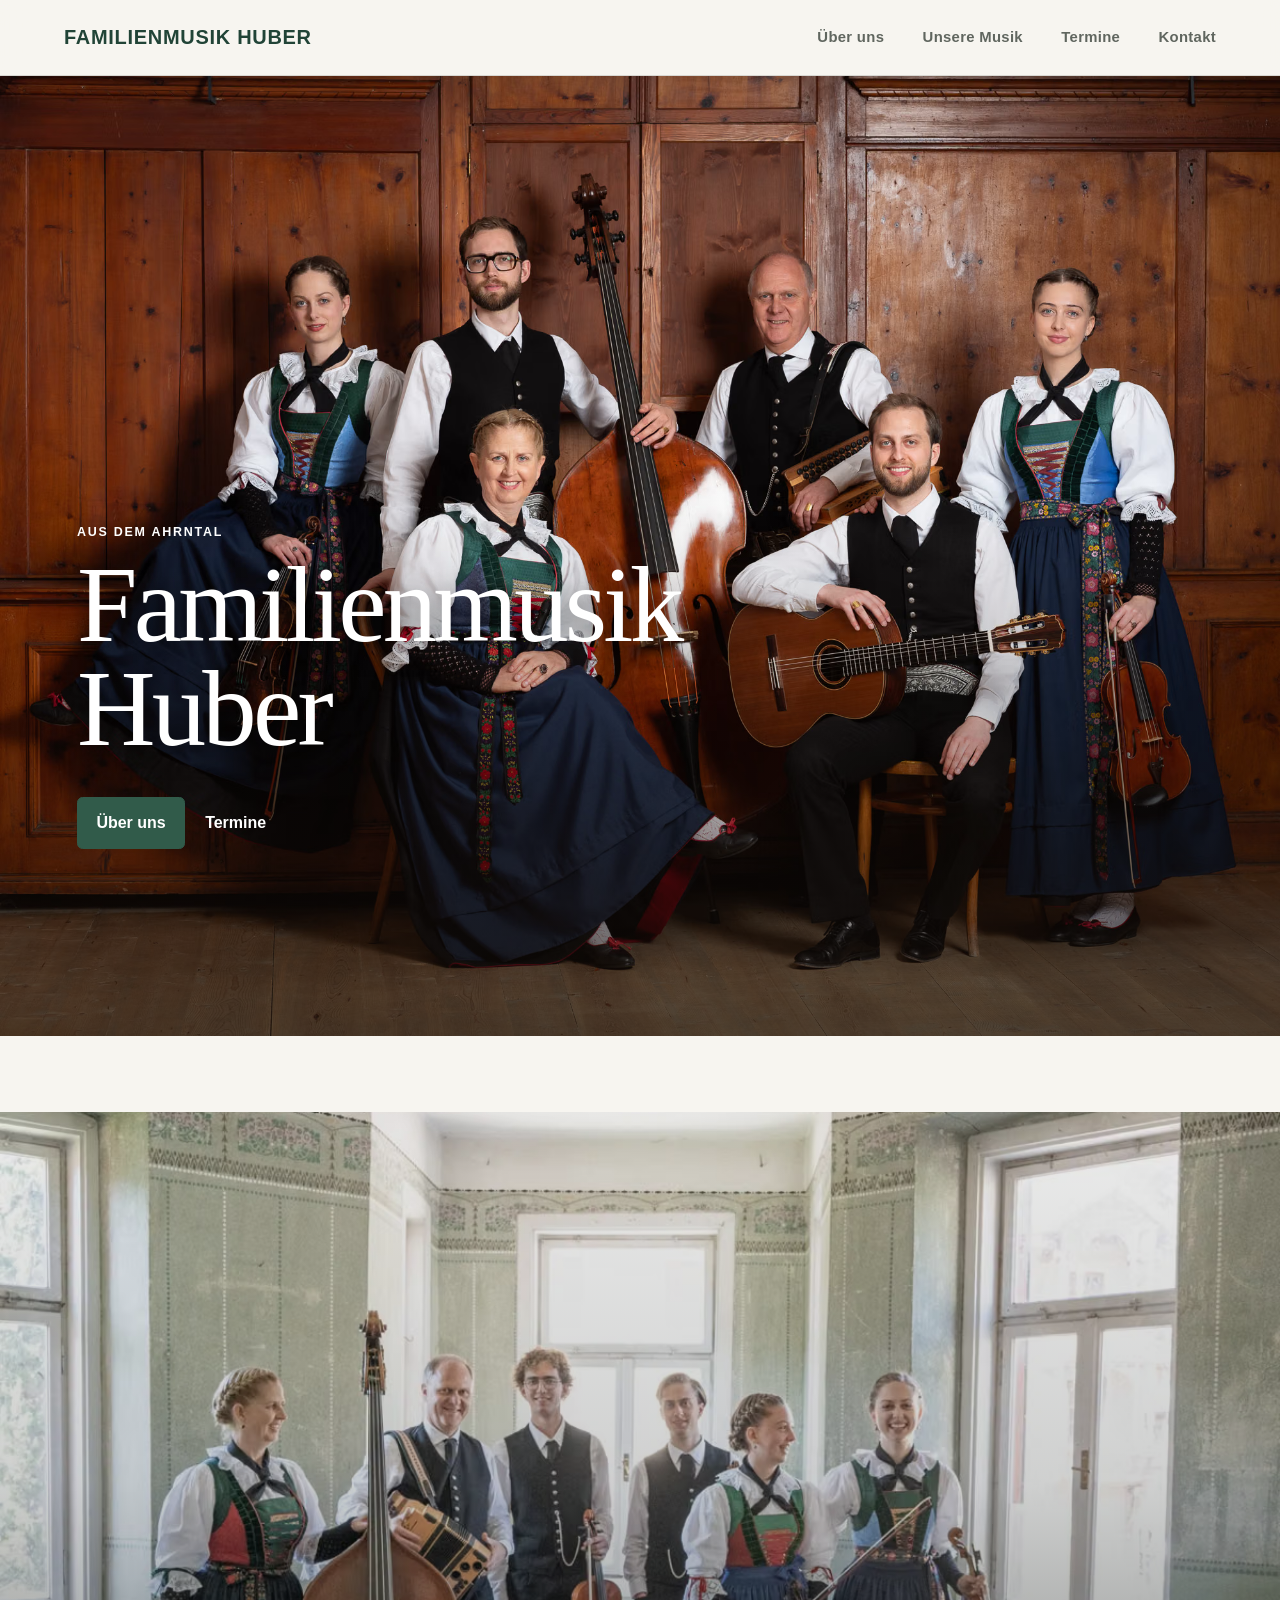
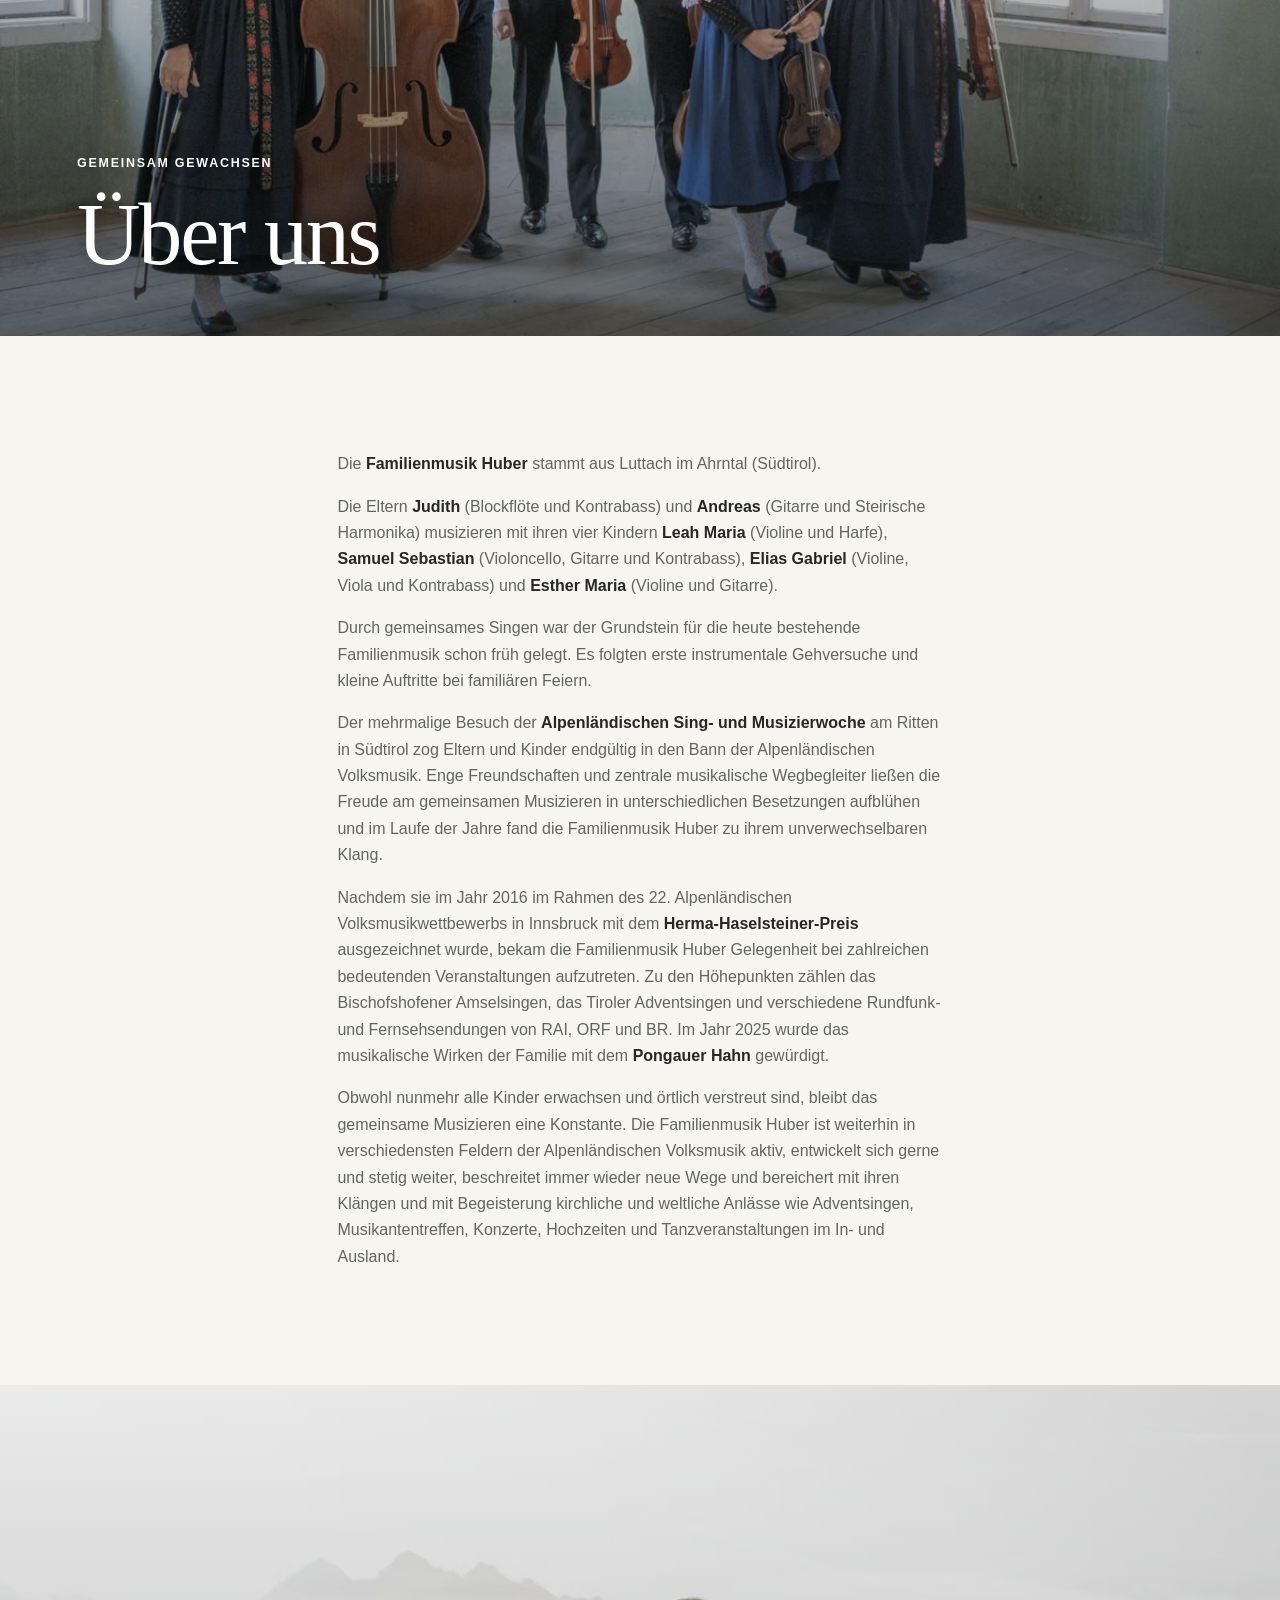
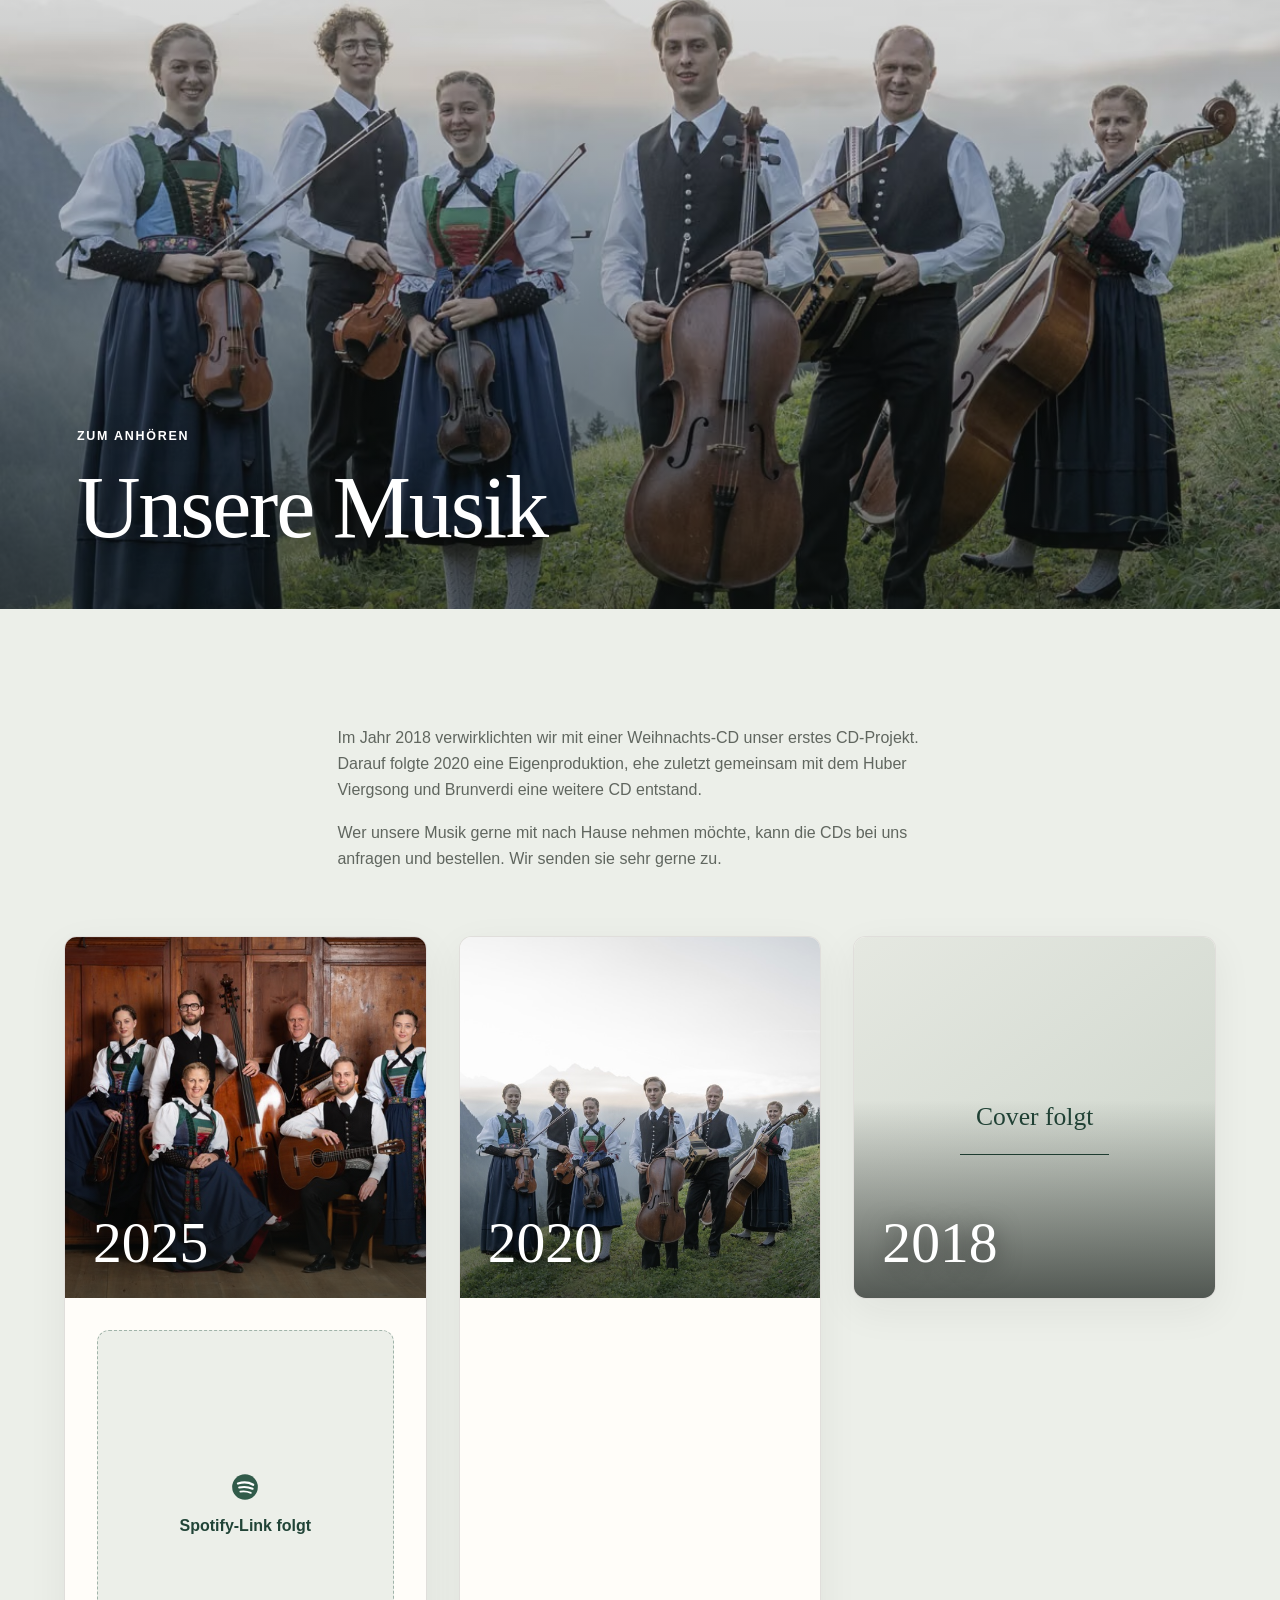
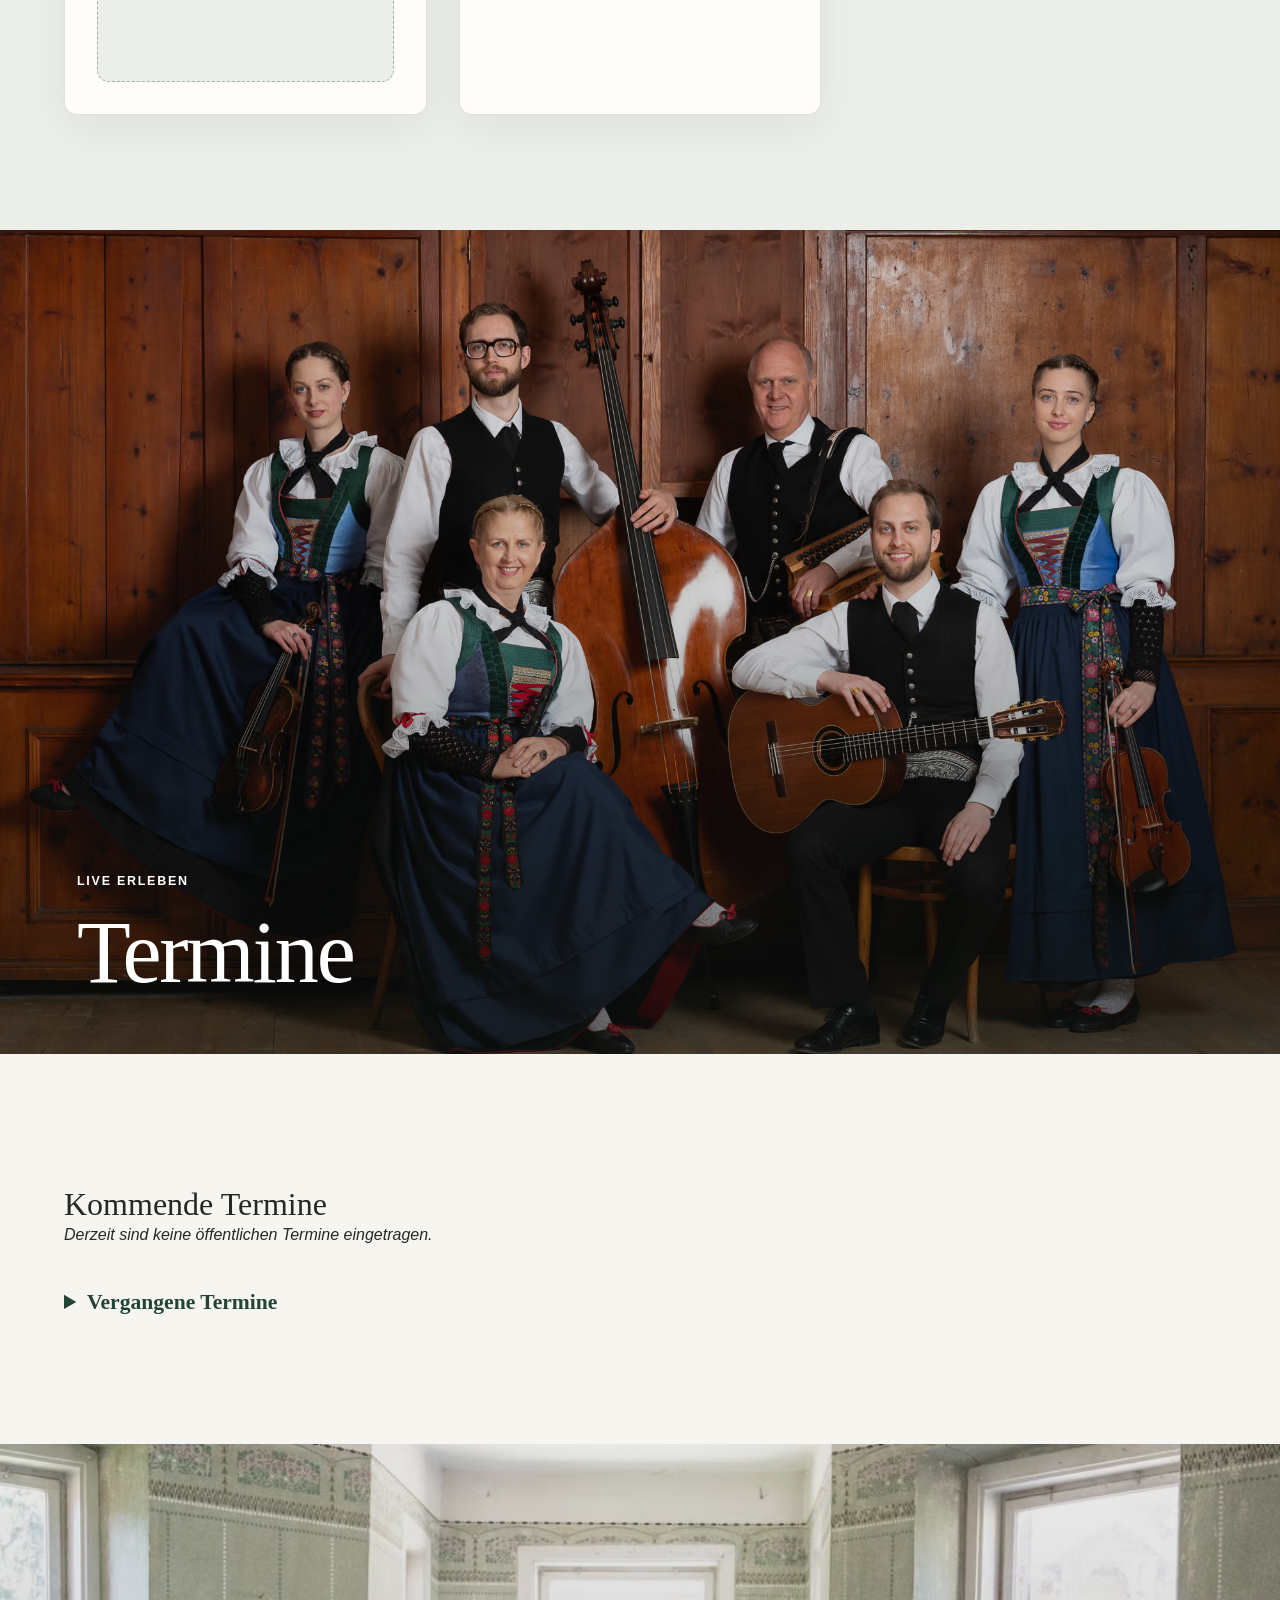
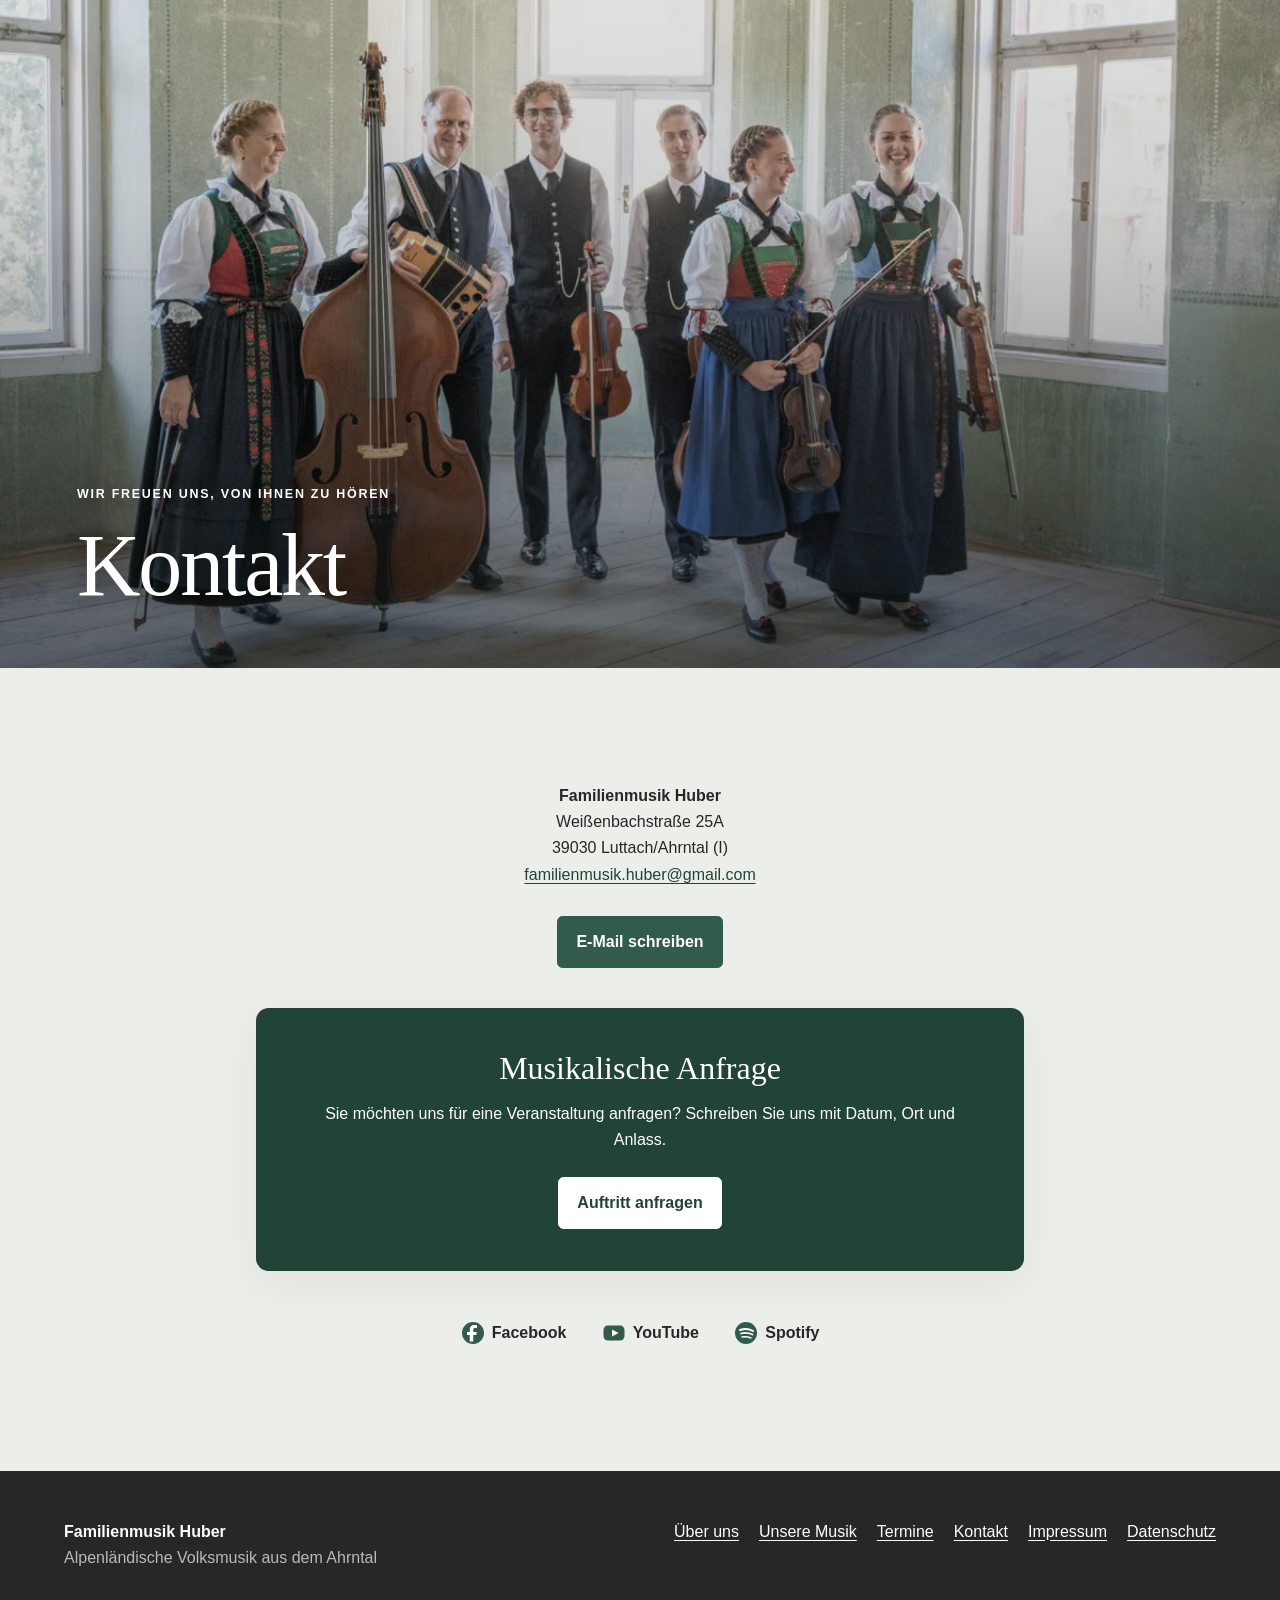
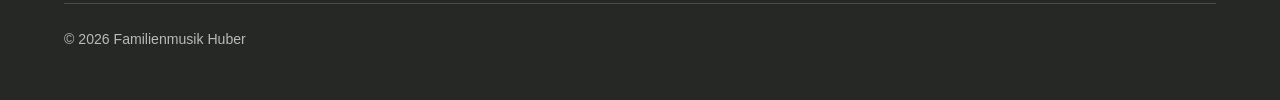
==== commit f4f71127: "Starbereich Mobilversion" ====
--- a/index.html
+++ b/index.html
@@ -92,25 +92,13 @@
       <div class="hero_title">
         <p class="eyebrow">Aus dem Ahrntal</p>
         <h1 id="page_title">Familienmusik Huber</h1>
-      </div>
-    </section>
-
-    <section class="intro section_compact">
-      <div class="content_container intro_inner">
-        <nav class="intro_navigation" aria-label="Überblick über die Website">
-          <a href="#about">
-            <span>Über uns</span>
-          </a>
-          <a href="#music">
-            <span>Unsere Musik</span>
-          </a>
-          <a href="#dates">
-            <span>Termine</span>
-          </a>
-          <a href="#contact">
-            <span>Kontakt</span>
-          </a>
-        </nav>
+        <div class="hero_actions">
+          <a class="button button_primary" href="#about">Über uns</a>
+          <a class="hero_secondary_action" href="#dates">Termine</a>
+        </div>
+        <a class="hero_scroll_cue" href="#about" aria-label="Weiter zu Über uns">
+          <span aria-hidden="true"></span>
+        </a>
       </div>
     </section>
 
--- a/styles/style_general.css
+++ b/styles/style_general.css
@@ -153,12 +153,16 @@
 }
 
 .navbar_links a:hover::after,
-.navbar_links a[aria-current="true"]::after {
+.navbar_links a[aria-current]::after {
     transform: scaleX(1);
 }
 
-.navbar_links a[aria-current="true"] {
+.navbar_links a[aria-current] {
     color: var(--color-text);
+}
+
+.navbar_brand[aria-current] {
+    color: var(--color-accent-dark);
 }
 
 .menu_button {
@@ -219,9 +223,32 @@
 
 .hero_title h1 {
     max-width: 11ch;
-    margin-bottom: 0;
+    margin-bottom: clamp(1.5rem, 3vw, 2.25rem);
     font-size: clamp(3.25rem, 8.5vw, 7.5rem);
     line-height: 0.96;
+}
+
+.hero_actions {
+    display: flex;
+    align-items: center;
+    gap: 1.25rem;
+}
+
+.hero_secondary_action {
+    min-height: 3rem;
+    display: inline-flex;
+    align-items: center;
+    color: white;
+    font-weight: 700;
+    text-decoration: none;
+}
+
+.hero_secondary_action:hover {
+    text-decoration: underline;
+}
+
+.hero_scroll_cue {
+    display: none;
 }
 
 .section,
@@ -244,45 +271,6 @@
 .content_container {
     width: min(100%, var(--container));
     margin-inline: auto;
-}
-
-.intro {
-    display: none;
-    text-align: center;
-}
-
-.intro_inner {
-    max-width: 56rem;
-}
-
-.intro_navigation {
-    display: none;
-    grid-template-columns: repeat(4, minmax(0, 1fr));
-    gap: clamp(1.5rem, 4vw, 3rem);
-}
-
-.intro_navigation a {
-    min-height: clamp(4.5rem, 11svh, 7rem);
-    display: flex;
-    flex-direction: column;
-    align-items: center;
-    justify-content: center;
-    gap: 0.2rem;
-    color: var(--color-text);
-    text-decoration: none;
-    transition: color 180ms ease, transform 180ms ease;
-}
-
-.intro_navigation a:hover {
-    color: var(--color-accent-dark);
-    transform: translateY(-1px);
-}
-
-.intro_navigation span {
-    font-family: var(--font-heading);
-    font-size: clamp(1.45rem, 5vw, 2.15rem);
-    font-weight: 500;
-    line-height: 1.1;
 }
 
 .eyebrow {
@@ -855,6 +843,12 @@
 @media (min-width: 44.01rem) and (min-height: 35rem) and (orientation: landscape) {
     .section_visual {
         min-height: calc(100svh - var(--header-height));
+    }
+}
+
+@media (min-width: 44.01rem) {
+    .hero + #about {
+        border-top: var(--header-height) solid var(--color-background);
     }
 }
 
@@ -999,22 +993,76 @@
         pointer-events: auto;
     }
 
+    .hero {
+        min-height: calc(100svh - var(--header-height));
+        display: flex;
+        flex-direction: column;
+        background: var(--color-background);
+    }
+
+    .hero::after {
+        display: none;
+    }
+
+    .hero picture {
+        flex: 0 0 auto;
+        aspect-ratio: 4 / 3;
+    }
+
     .hero_title {
-        padding-bottom: clamp(1rem, 4vw, 2rem);
-    }
-
+        position: static;
+        width: min(100%, 34rem);
+        height: auto;
+        min-height: 0;
+        margin-inline: auto;
+        padding: clamp(2rem, 7svh, 4rem) 1.25rem;
+        flex: 1;
+        align-items: center;
+        justify-content: center;
+        color: var(--color-text);
+        text-align: center;
+        opacity: 1;
+        transform: none;
+        will-change: auto;
+    }
+
+    .hero_title .eyebrow,
     .hero_title h1 {
-        max-width: 9ch;
-        font-size: clamp(2.55rem, 12vw, 4.25rem);
-    }
-
-    .js .intro {
-        display: block;
-    }
-
-    .js .intro_navigation {
-        display: grid;
-        grid-template-columns: repeat(2, minmax(0, 1fr));
+        color: var(--color-text);
+        text-shadow: none;
+    }
+
+    .hero_title h1 {
+        max-width: 11ch;
+        margin-bottom: clamp(1.5rem, 4svh, 2.25rem);
+        font-size: clamp(2.45rem, 11vw, 3.75rem);
+    }
+
+    .hero_actions {
+        justify-content: center;
+        flex-wrap: wrap;
+    }
+
+    .hero_secondary_action {
+        color: var(--color-accent-dark);
+    }
+
+    .hero_scroll_cue {
+        width: 2.75rem;
+        height: 2.75rem;
+        margin-top: clamp(1rem, 3svh, 1.75rem);
+        display: inline-flex;
+        align-items: center;
+        justify-content: center;
+        color: var(--color-accent-dark);
+    }
+
+    .hero_scroll_cue span {
+        width: 0.7rem;
+        height: 0.7rem;
+        border-right: 2px solid currentColor;
+        border-bottom: 2px solid currentColor;
+        transform: translateY(-0.15rem) rotate(45deg);
     }
 
     .section_scroll_heading {
@@ -1039,24 +1087,22 @@
 }
 
 @media (max-width: 44rem) and (orientation: portrait) {
-    .hero {
-        aspect-ratio: 4 / 3;
-    }
-
-    .hero picture,
+    .hero picture {
+        width: 100%;
+        height: 85vw;
+    }
+
     .hero_image {
         width: 100%;
         height: 100%;
-    }
-
-    .hero_image {
-        object-fit: contain;
-    }
-
-    .js .intro {
-        min-height: calc(100svh - var(--header-height) - 75vw);
-        display: flex;
-        align-items: center;
+        object-fit: cover;
+        object-position: center;
+    }
+
+    .hero_title {
+        height: calc(100svh - var(--header-height) - 85vw);
+        padding-block: clamp(0.75rem, 3svh, 2rem);
+        flex: 0 0 auto;
     }
 
     .section_visual {
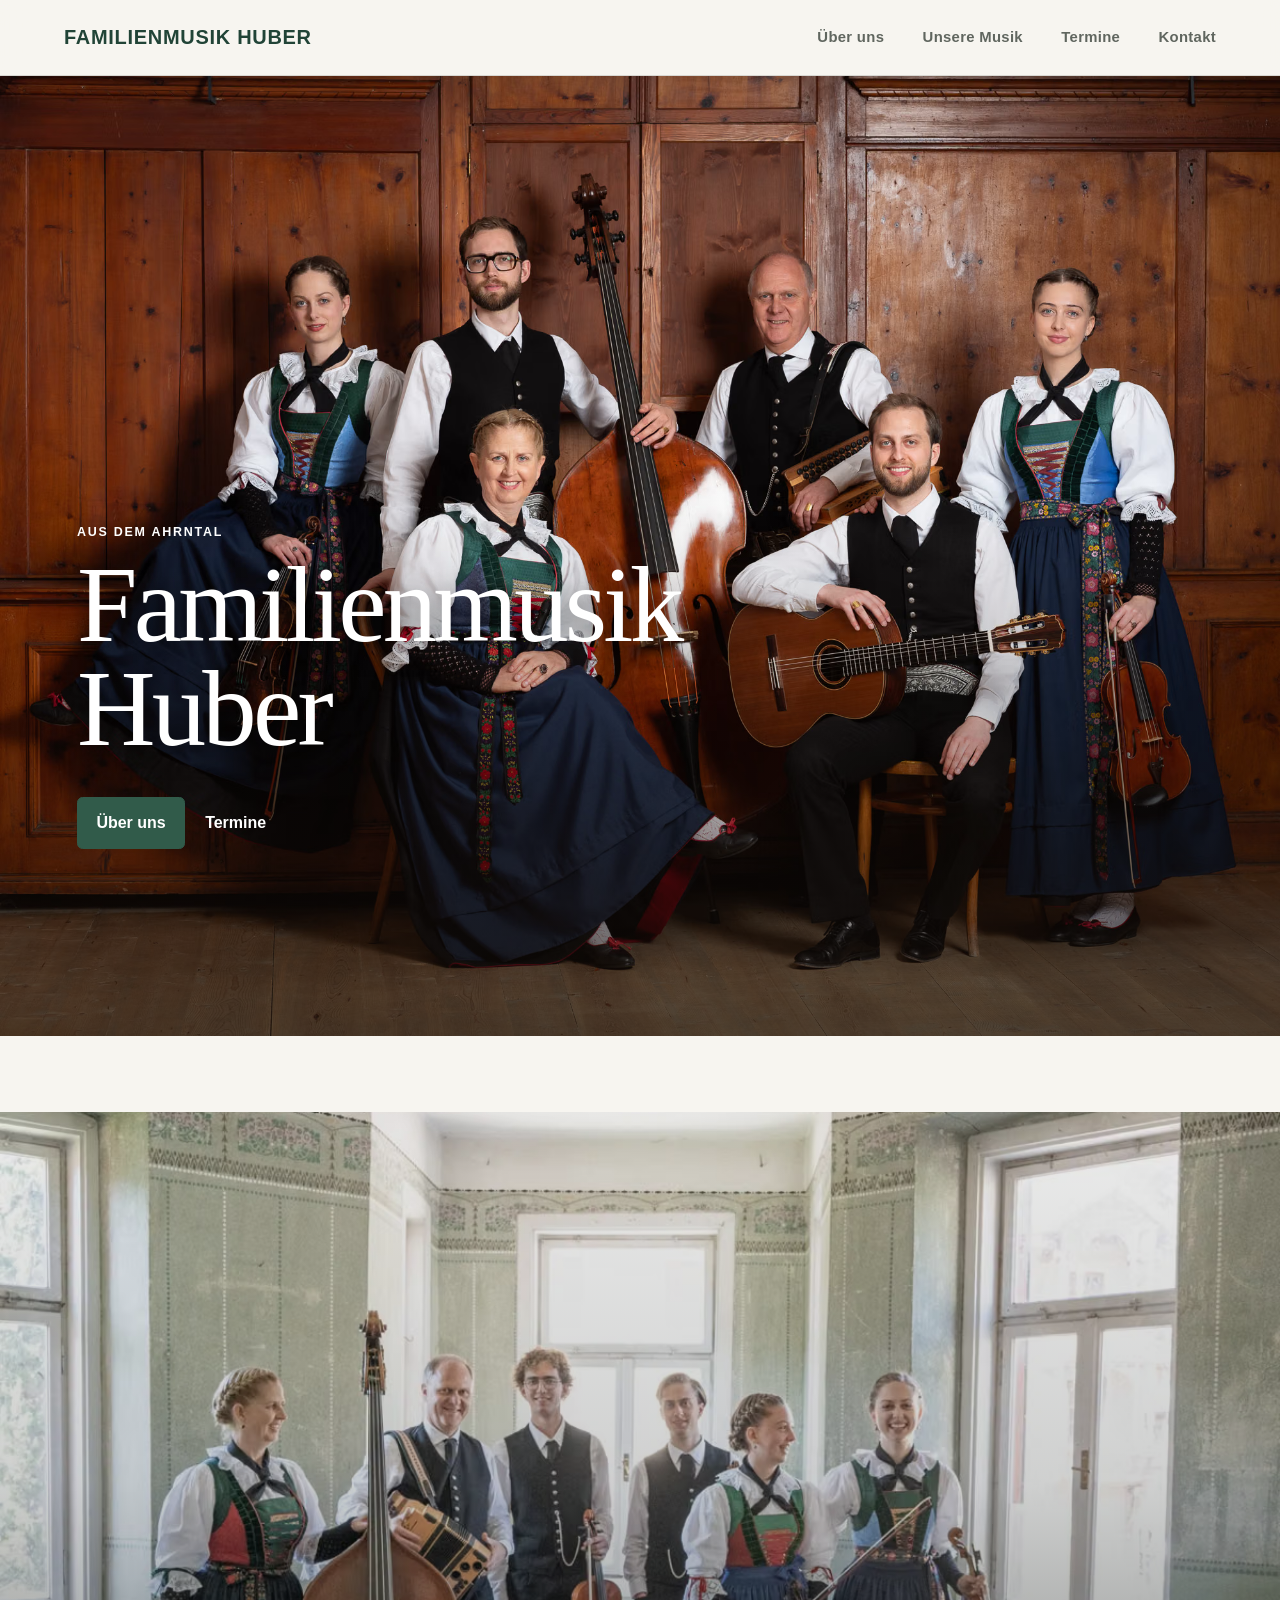
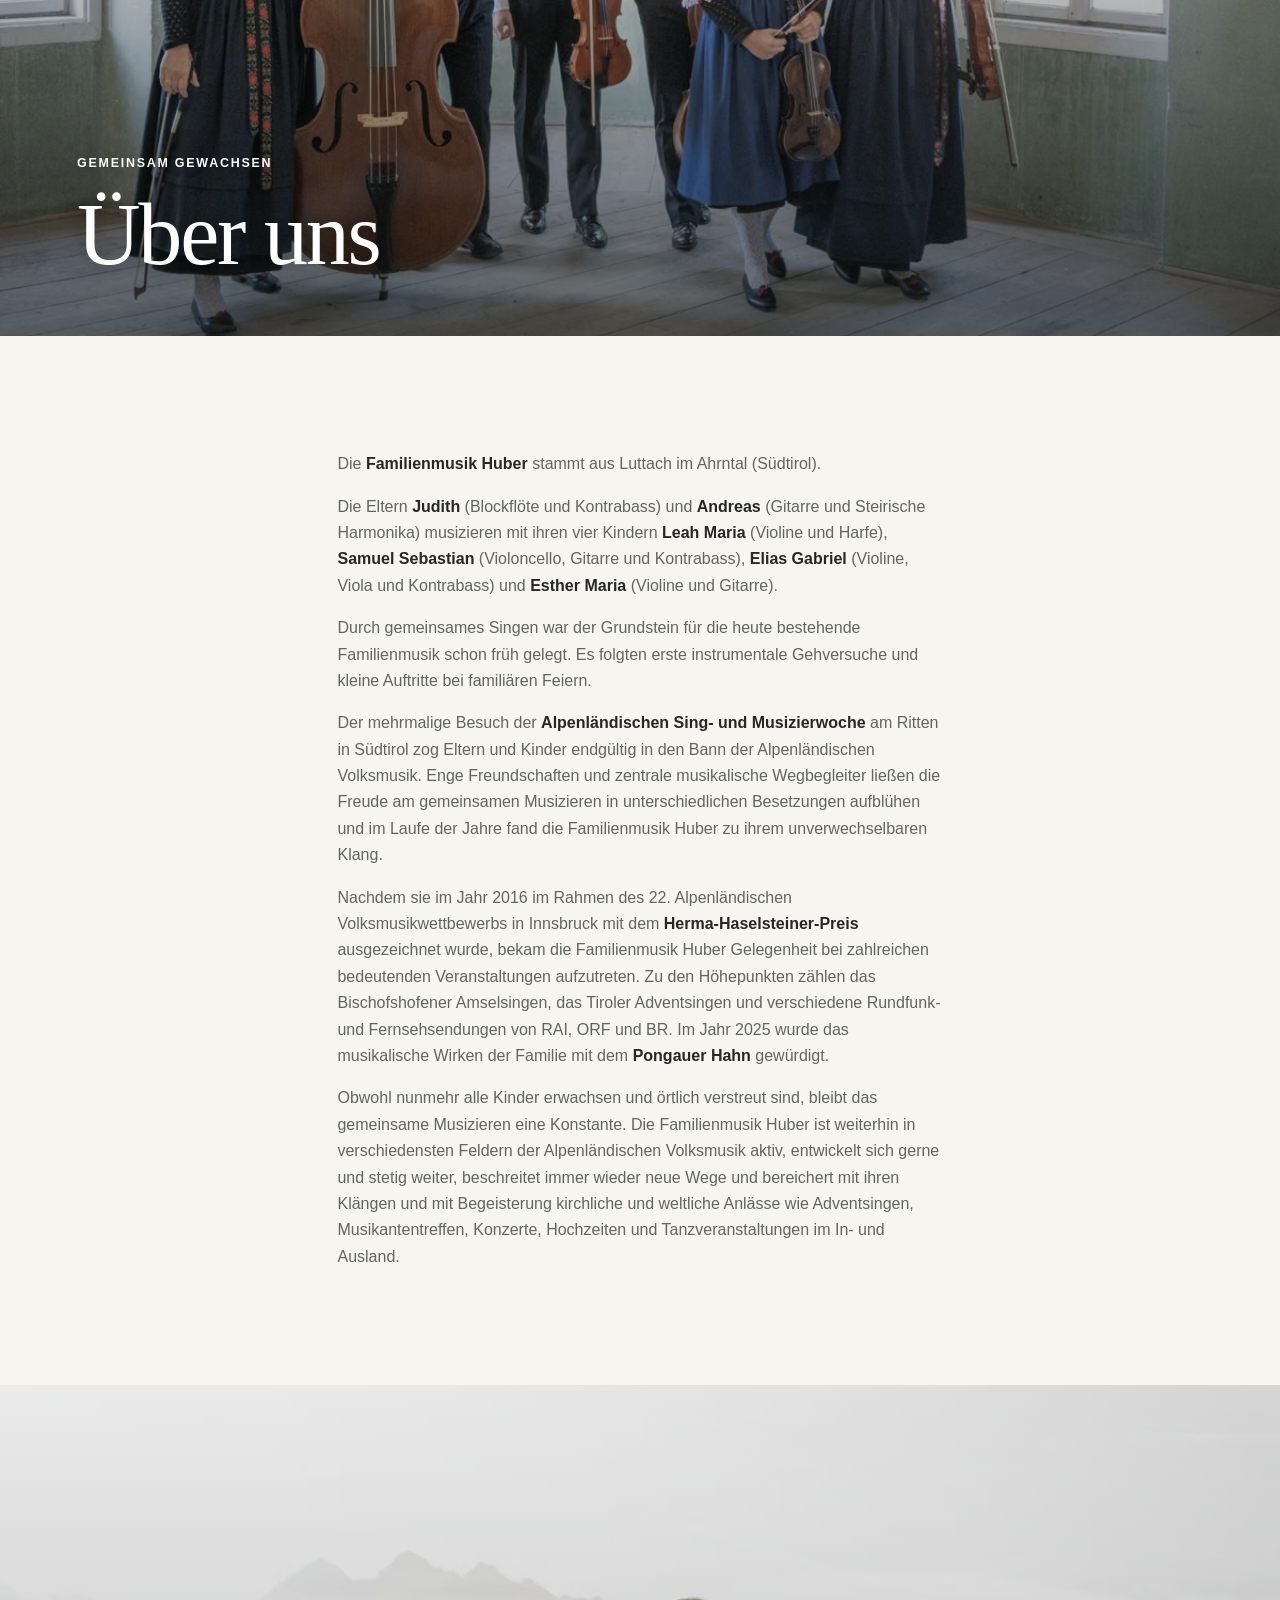
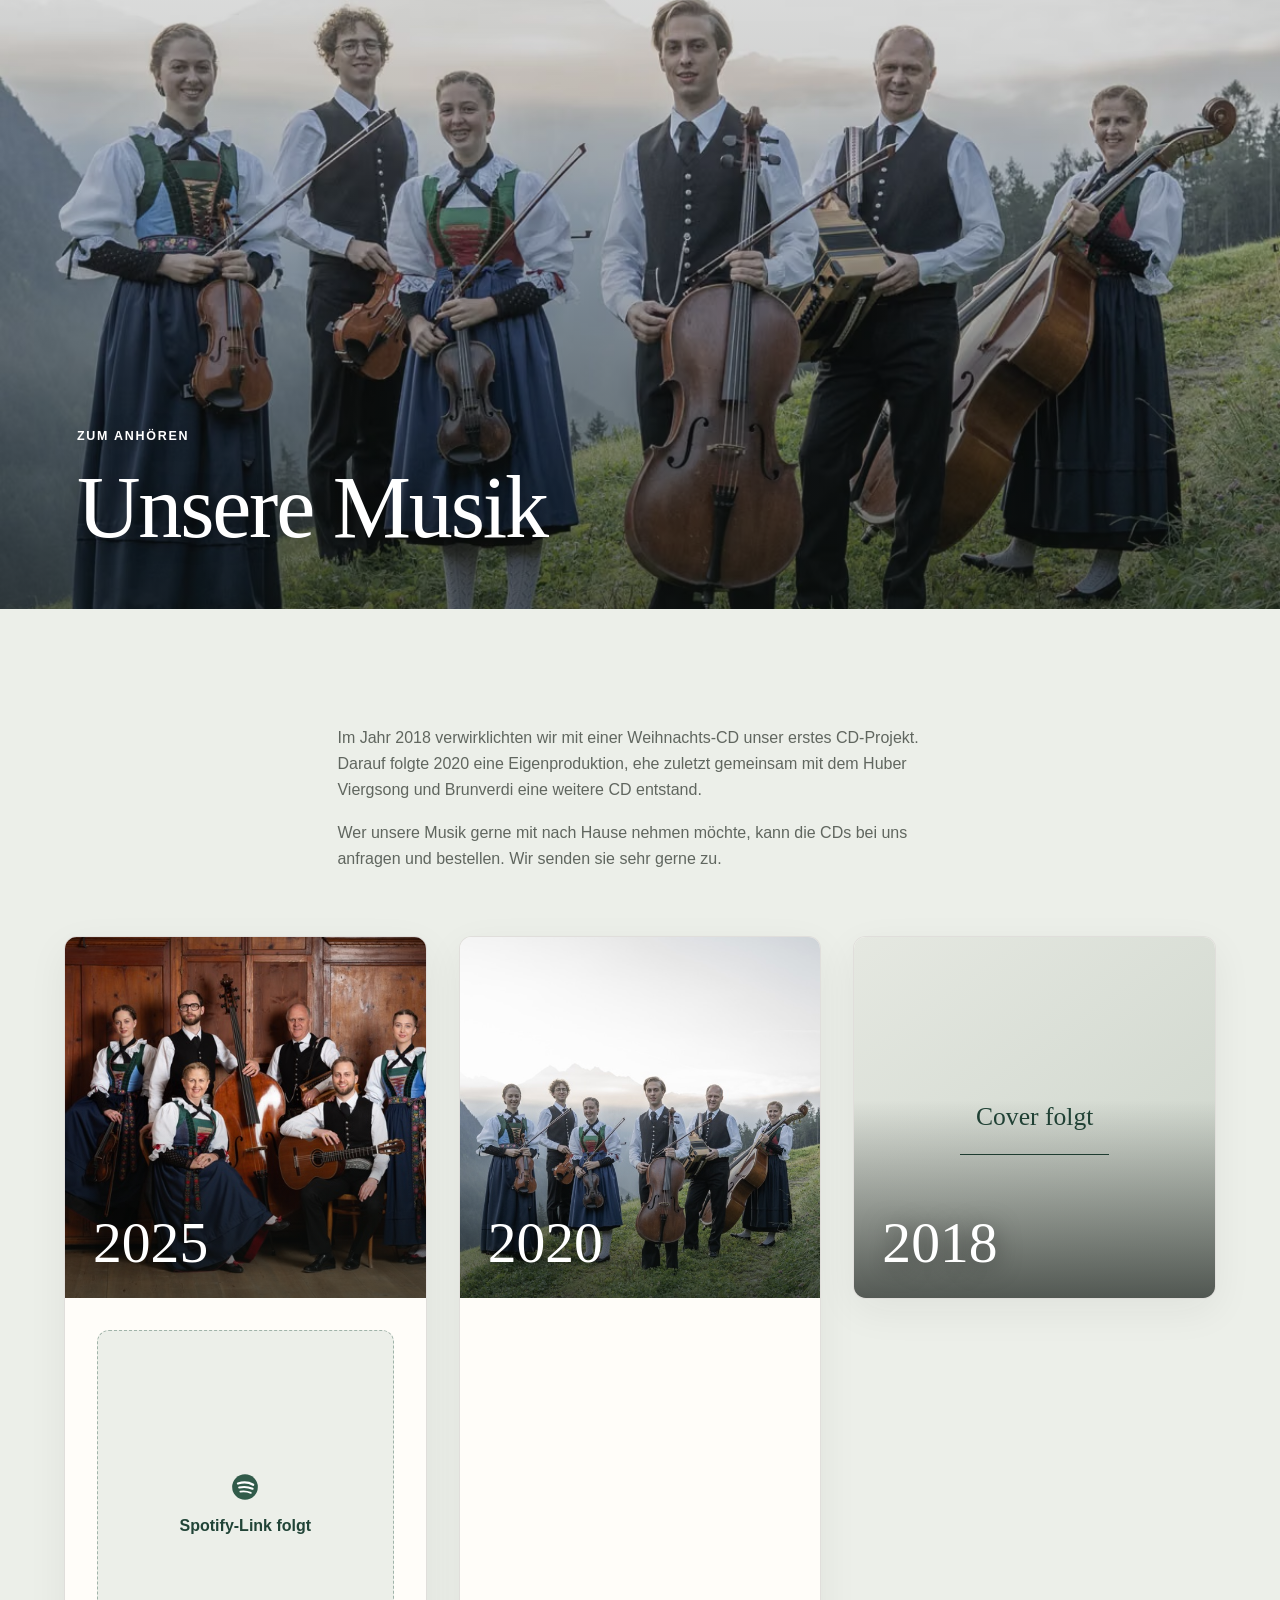
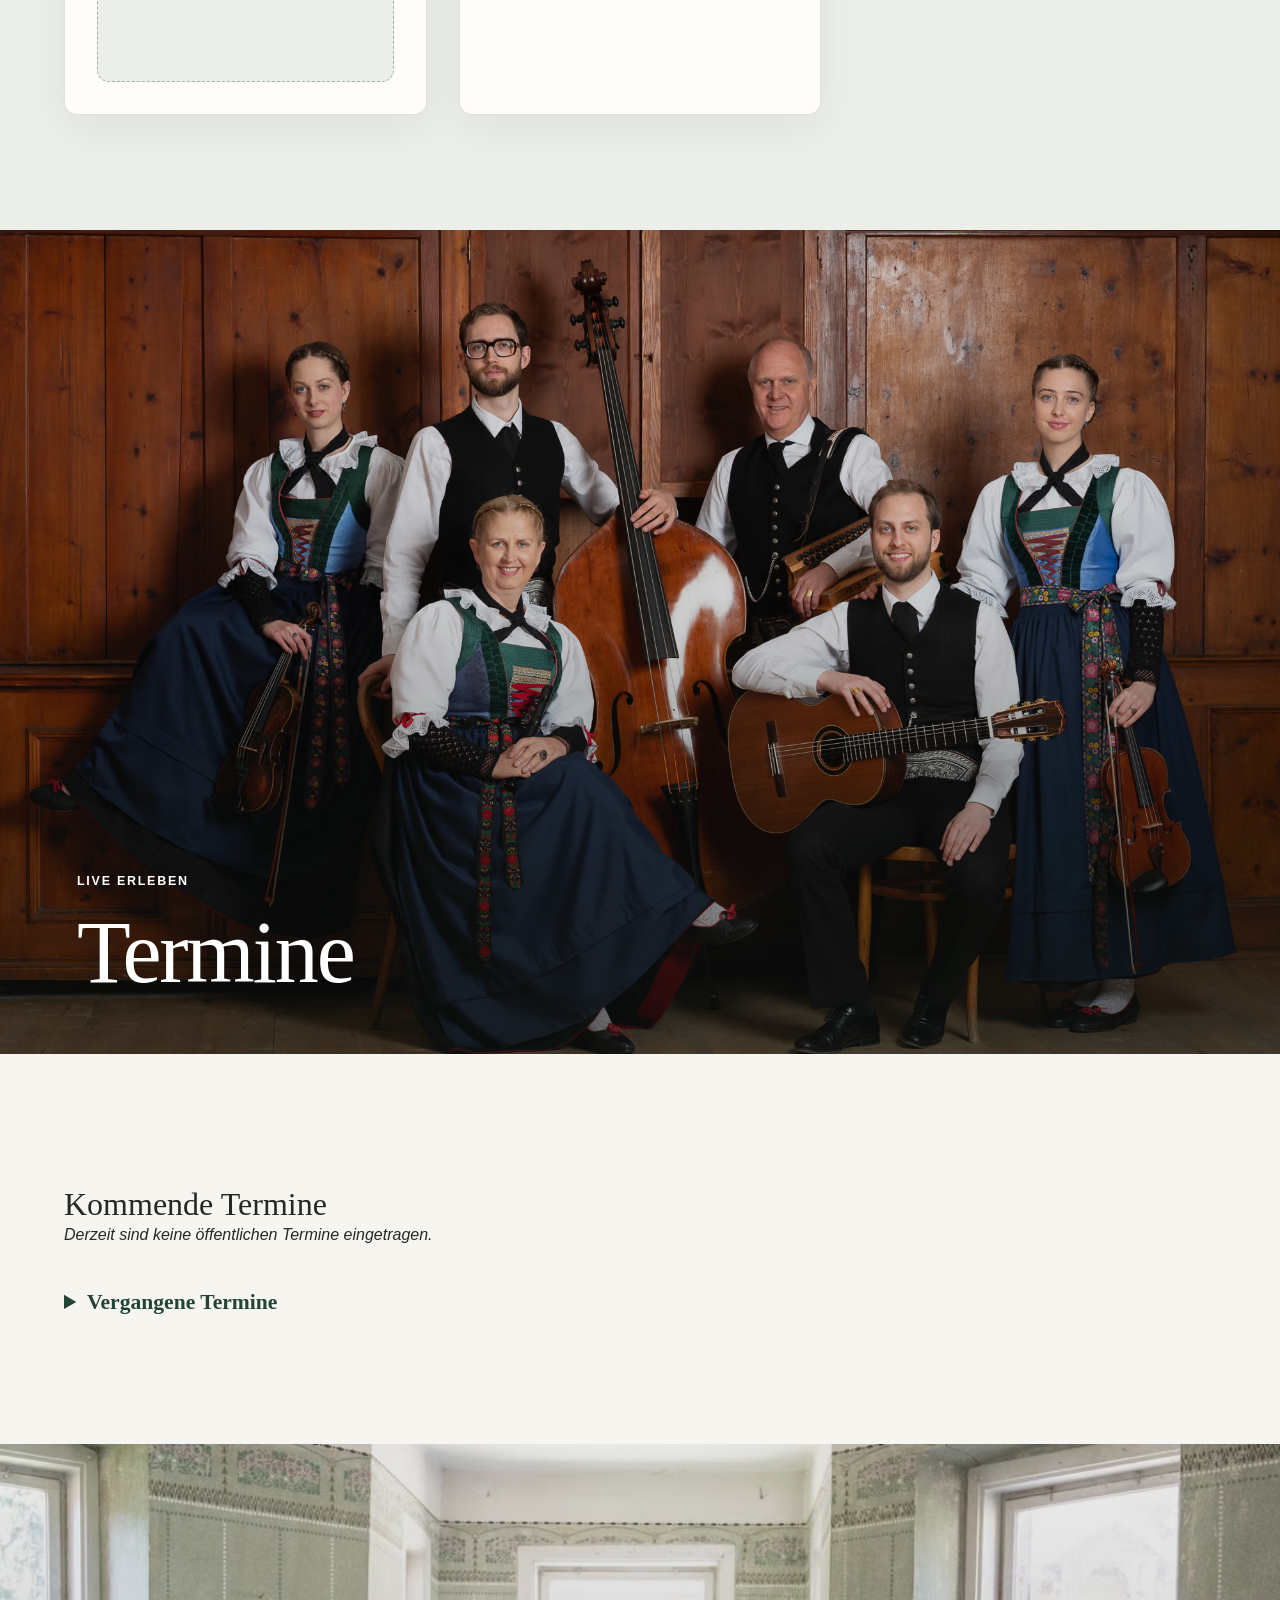
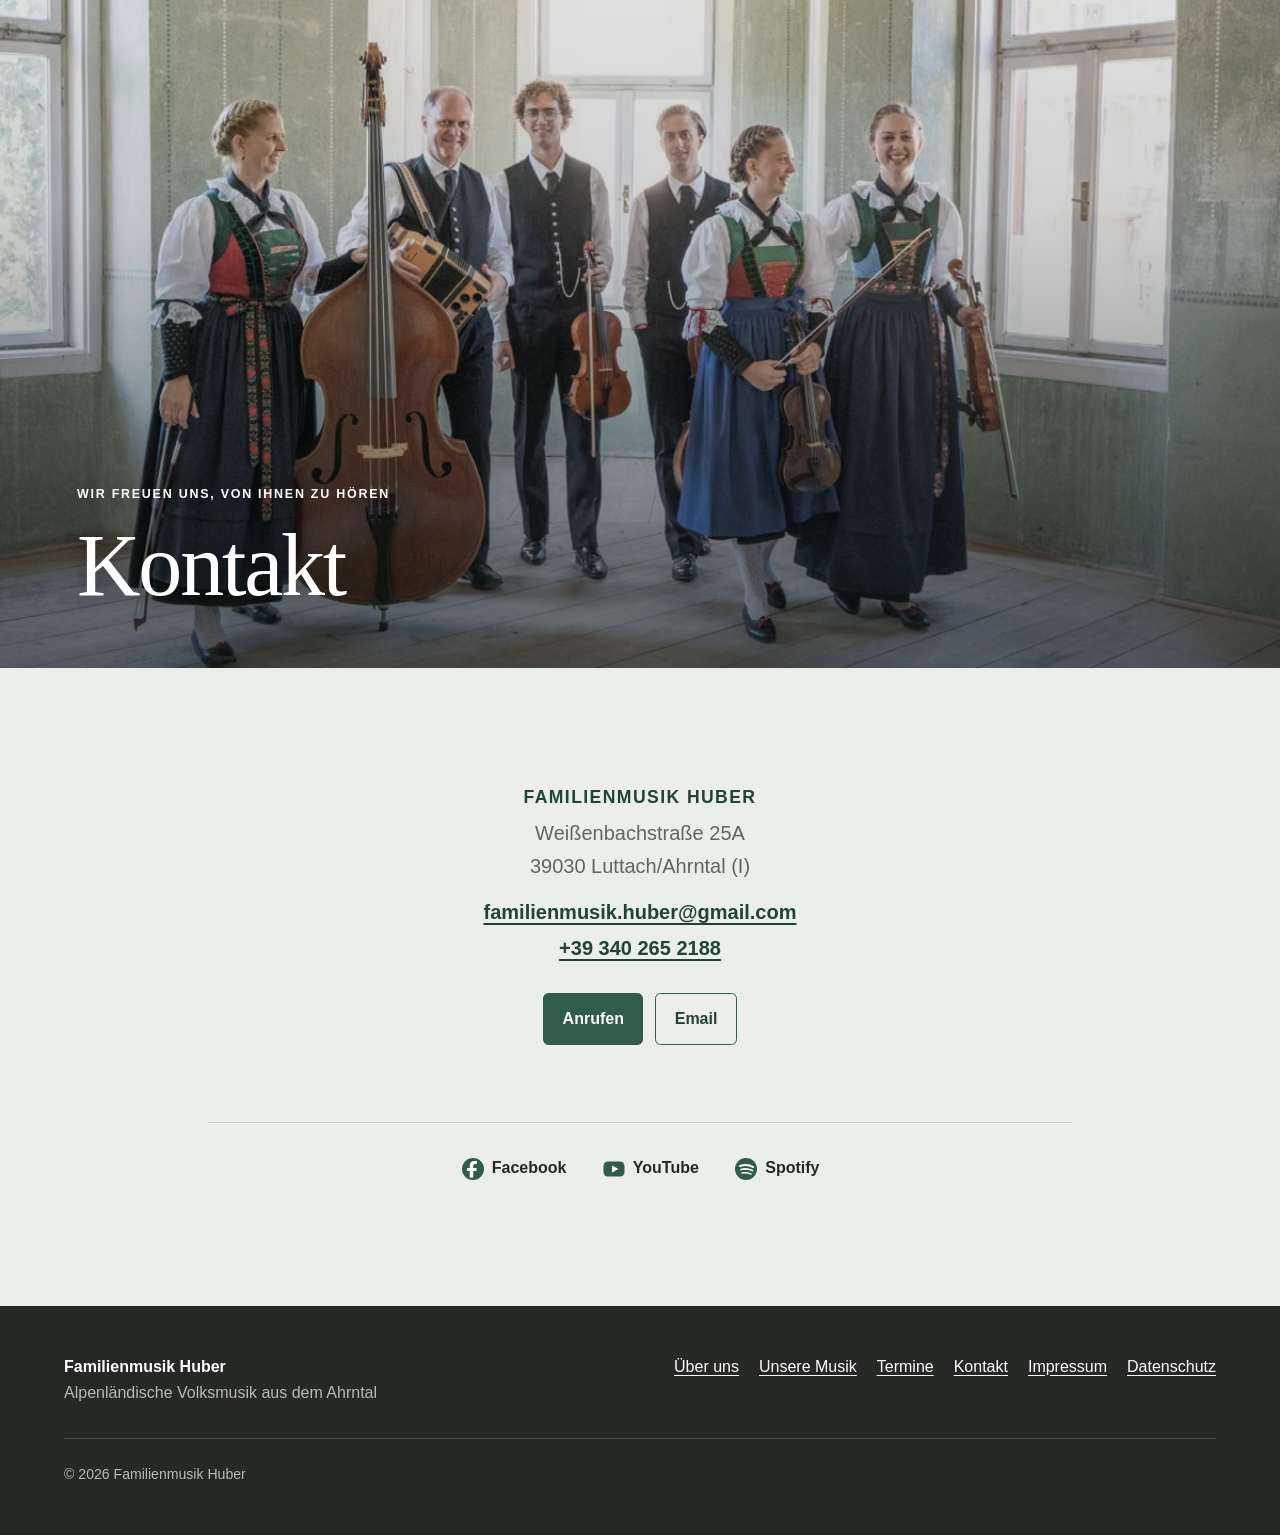
==== commit 4340de58: "Kontakt, Anfrage, Pfeil" ====
--- a/index.html
+++ b/index.html
@@ -265,34 +265,33 @@
 
       <div class="section section_tinted">
         <div class="content_container contact_container">
-        <address>
-          <strong>Familienmusik Huber</strong><br>
-          Weißenbachstraße 25A<br>
-          39030 Luttach/Ahrntal (I)<br>
-          <a href="mailto:familienmusik.huber@gmail.com">familienmusik.huber@gmail.com</a>
-        </address>
-        <a class="button button_primary" href="mailto:familienmusik.huber@gmail.com">E-Mail schreiben</a>
-
-        <article class="info_card info_card_accent">
-          <h3>Musikalische Anfrage</h3>
-          <p>Sie möchten uns für eine Veranstaltung anfragen? Schreiben Sie uns mit Datum, Ort und Anlass.</p>
-          <a class="button button_primary" href="mailto:familienmusik.huber@gmail.com?subject=Auftrittsanfrage">Auftritt anfragen</a>
-        </article>
-
-        <div class="social_links" aria-label="Soziale Medien">
-          <a href="https://www.facebook.com/familienmusikhuber/">
-            <img src="images/icons/facebook.svg" alt="" width="24" height="24">
-            <span>Facebook</span>
-          </a>
-          <a href="https://www.youtube.com/results?search_query=familienmusik+huber">
-            <img src="images/icons/youtube.svg" alt="" width="24" height="24">
-            <span>YouTube</span>
-          </a>
-          <a href="https://open.spotify.com/intl-de/artist/44bS2VKc0BTSJ9ghtnLd1g">
-            <img src="images/icons/spotify.svg" alt="" width="24" height="24">
-            <span>Spotify</span>
-          </a>
-        </div>
+          <div class="contact_intro">
+            <address class="contact_details">
+              <strong>Familienmusik Huber</strong>
+              <span>Weißenbachstraße 25A<br>39030 Luttach/Ahrntal (I)</span>
+              <a href="mailto:familienmusik.huber@gmail.com">familienmusik.huber@gmail.com</a>
+              <a href="tel:+393402652188">+39 340 265 2188</a>
+            </address>
+            <div class="contact_actions">
+              <a class="button button_primary" href="tel:+393402652188">Anrufen</a>
+              <a class="button button_secondary" href="mailto:familienmusik.huber@gmail.com">Email</a>
+            </div>
+          </div>
+
+          <div class="social_links" aria-label="Soziale Medien">
+            <a href="https://www.facebook.com/familienmusikhuber/">
+              <img src="images/icons/facebook.svg" alt="" width="24" height="24">
+              <span>Facebook</span>
+            </a>
+            <a href="https://www.youtube.com/results?search_query=familienmusik+huber">
+              <img src="images/icons/youtube.svg" alt="" width="24" height="24">
+              <span>YouTube</span>
+            </a>
+            <a href="https://open.spotify.com/intl-de/artist/44bS2VKc0BTSJ9ghtnLd1g">
+              <img src="images/icons/spotify.svg" alt="" width="24" height="24">
+              <span>Spotify</span>
+            </a>
+          </div>
         </div>
       </div>
     </section>
--- a/styles/style_general.css
+++ b/styles/style_general.css
@@ -152,19 +152,6 @@
     transition: transform 180ms ease;
 }
 
-.navbar_links a:hover::after,
-.navbar_links a[aria-current]::after {
-    transform: scaleX(1);
-}
-
-.navbar_links a[aria-current] {
-    color: var(--color-text);
-}
-
-.navbar_brand[aria-current] {
-    color: var(--color-accent-dark);
-}
-
 .menu_button {
     display: none;
 }
@@ -251,6 +238,17 @@
     display: none;
 }
 
+@keyframes hero-scroll-cue {
+    0%,
+    100% {
+        transform: translateY(-0.15rem) rotate(45deg);
+    }
+
+    50% {
+        transform: translateY(0.2rem) rotate(45deg);
+    }
+}
+
 .section,
 .section_compact {
     padding-inline: clamp(1.25rem, 5vw, 4rem);
@@ -737,25 +735,70 @@
 }
 
 .contact_container {
-    max-width: 48rem;
+    max-width: 54rem;
     text-align: center;
 }
 
-.contact_container > .info_card {
-    margin-top: 2.5rem;
-}
-
-address {
-    margin-bottom: 1.75rem;
+.contact_intro {
+    display: flex;
+    flex-direction: column;
+    align-items: center;
+}
+
+.contact_details {
+    margin: 0;
     font-style: normal;
 }
 
+.contact_details strong,
+.contact_details span,
+.contact_details a {
+    display: block;
+}
+
+.contact_details strong {
+    margin-bottom: 0.35rem;
+    color: var(--color-accent-dark);
+    font-size: 0.9rem;
+    font-weight: 750;
+    letter-spacing: 0.08em;
+    text-transform: uppercase;
+}
+
+.contact_details span {
+    margin-bottom: 0.8rem;
+    color: var(--color-muted);
+    font-size: 0.95rem;
+}
+
+.contact_details a {
+    width: fit-content;
+    margin-inline: auto;
+    overflow-wrap: anywhere;
+    color: var(--color-accent-dark);
+    font-weight: 650;
+}
+
+.contact_details a + a {
+    margin-top: 0.2rem;
+}
+
+.contact_actions {
+    margin-top: 1.75rem;
+    display: flex;
+    flex-wrap: wrap;
+    justify-content: center;
+    gap: 0.75rem;
+}
+
 .social_links {
-    margin-top: 2.5rem;
+    margin-top: clamp(3rem, 6vw, 5rem);
+    padding-top: 1.5rem;
     display: flex;
     flex-wrap: wrap;
     justify-content: center;
     gap: 0.6rem;
+    border-top: 1px solid var(--color-border);
 }
 
 .social_links a {
@@ -847,8 +890,94 @@
 }
 
 @media (min-width: 44.01rem) {
-    .hero + #about {
-        border-top: var(--header-height) solid var(--color-background);
+    .contact_details strong {
+        font-size: 1.1rem;
+    }
+
+    .contact_details span,
+    .contact_details a {
+        font-size: 1.25rem;
+    }
+
+    .navbar_links a:hover::after,
+    .navbar_links a[aria-current]::after {
+        transform: scaleX(1);
+    }
+
+    .navbar_links a[aria-current] {
+        color: var(--color-text);
+    }
+
+    .navbar_brand[aria-current] {
+        color: var(--color-accent-dark);
+    }
+
+    .hero {
+        border-bottom: var(--header-height) solid var(--color-background);
+    }
+}
+
+@media (min-width: 44.01rem) and (max-width: 75rem) and (orientation: portrait) {
+    .hero {
+        min-height: calc(100svh - var(--header-height) + 2px);
+        min-height: calc(100dvh - var(--header-height) + 2px);
+        display: flex;
+        flex-direction: column;
+        background: var(--color-background);
+    }
+
+    .hero::after {
+        display: none;
+    }
+
+    .hero picture {
+        width: 100%;
+        height: 75vw;
+        flex: 0 0 auto;
+    }
+
+    .hero_image {
+        width: 100%;
+        height: 100%;
+        object-fit: contain;
+    }
+
+    .hero_title {
+        position: static;
+        width: min(100%, 48rem);
+        height: calc(100svh - var(--header-height) - 75vw + 2px);
+        height: calc(100dvh - var(--header-height) - 75vw + 2px);
+        min-height: 0;
+        margin-inline: auto;
+        padding: clamp(2rem, 5svh, 4rem) 2rem;
+        flex: 0 0 auto;
+        align-items: center;
+        justify-content: center;
+        color: var(--color-text);
+        text-align: center;
+        opacity: 1;
+        transform: none;
+        will-change: auto;
+    }
+
+    .hero_title .eyebrow,
+    .hero_title h1 {
+        color: var(--color-text);
+        text-shadow: none;
+    }
+
+    .hero_title h1 {
+        max-width: 11ch;
+        margin-bottom: clamp(1.5rem, 3svh, 2.25rem);
+        font-size: clamp(3.5rem, 8vw, 5.5rem);
+    }
+
+    .hero_actions {
+        justify-content: center;
+    }
+
+    .hero_secondary_action {
+        color: var(--color-accent-dark);
     }
 }
 
@@ -994,7 +1123,8 @@
     }
 
     .hero {
-        min-height: calc(100svh - var(--header-height));
+        min-height: calc(100svh - var(--header-height) + 2px);
+        min-height: calc(100dvh - var(--header-height) + 2px);
         display: flex;
         flex-direction: column;
         background: var(--color-background);
@@ -1055,6 +1185,12 @@
         align-items: center;
         justify-content: center;
         color: var(--color-accent-dark);
+        transition: color 180ms ease;
+    }
+
+    .hero_scroll_cue:hover,
+    .hero_scroll_cue:focus-visible {
+        color: var(--color-accent);
     }
 
     .hero_scroll_cue span {
@@ -1063,6 +1199,7 @@
         border-right: 2px solid currentColor;
         border-bottom: 2px solid currentColor;
         transform: translateY(-0.15rem) rotate(45deg);
+        animation: hero-scroll-cue 2.2s ease-in-out infinite;
     }
 
     .section_scroll_heading {
@@ -1071,6 +1208,15 @@
 
     .section_visual {
         min-height: clamp(18rem, 75vw, 28rem);
+    }
+
+    .contact_intro {
+        display: flex;
+    }
+
+    .contact_details {
+        padding-top: 0;
+        border-top: 0;
     }
 
     .footer_inner {
@@ -1100,7 +1246,8 @@
     }
 
     .hero_title {
-        height: calc(100svh - var(--header-height) - 85vw);
+        height: calc(100svh - var(--header-height) - 85vw + 2px);
+        height: calc(100dvh - var(--header-height) - 85vw + 2px);
         padding-block: clamp(0.75rem, 3svh, 2rem);
         flex: 0 0 auto;
     }
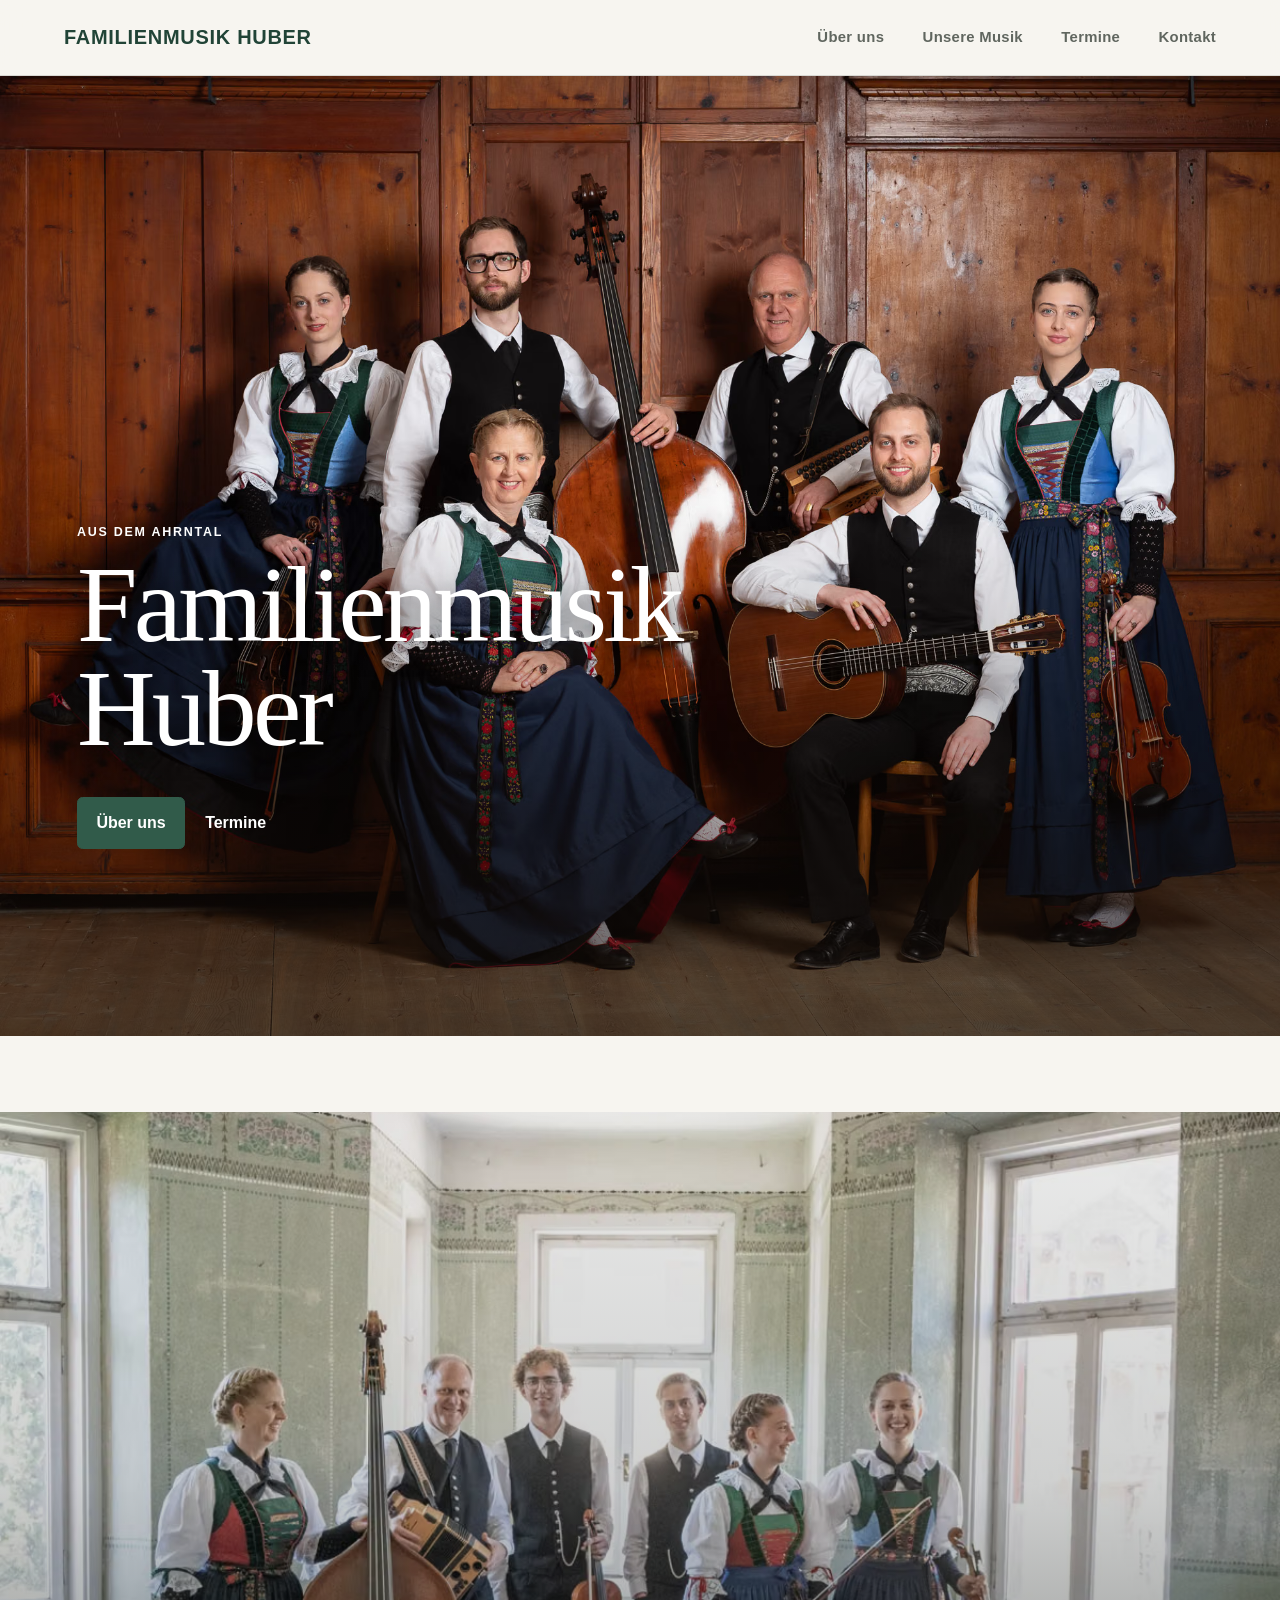
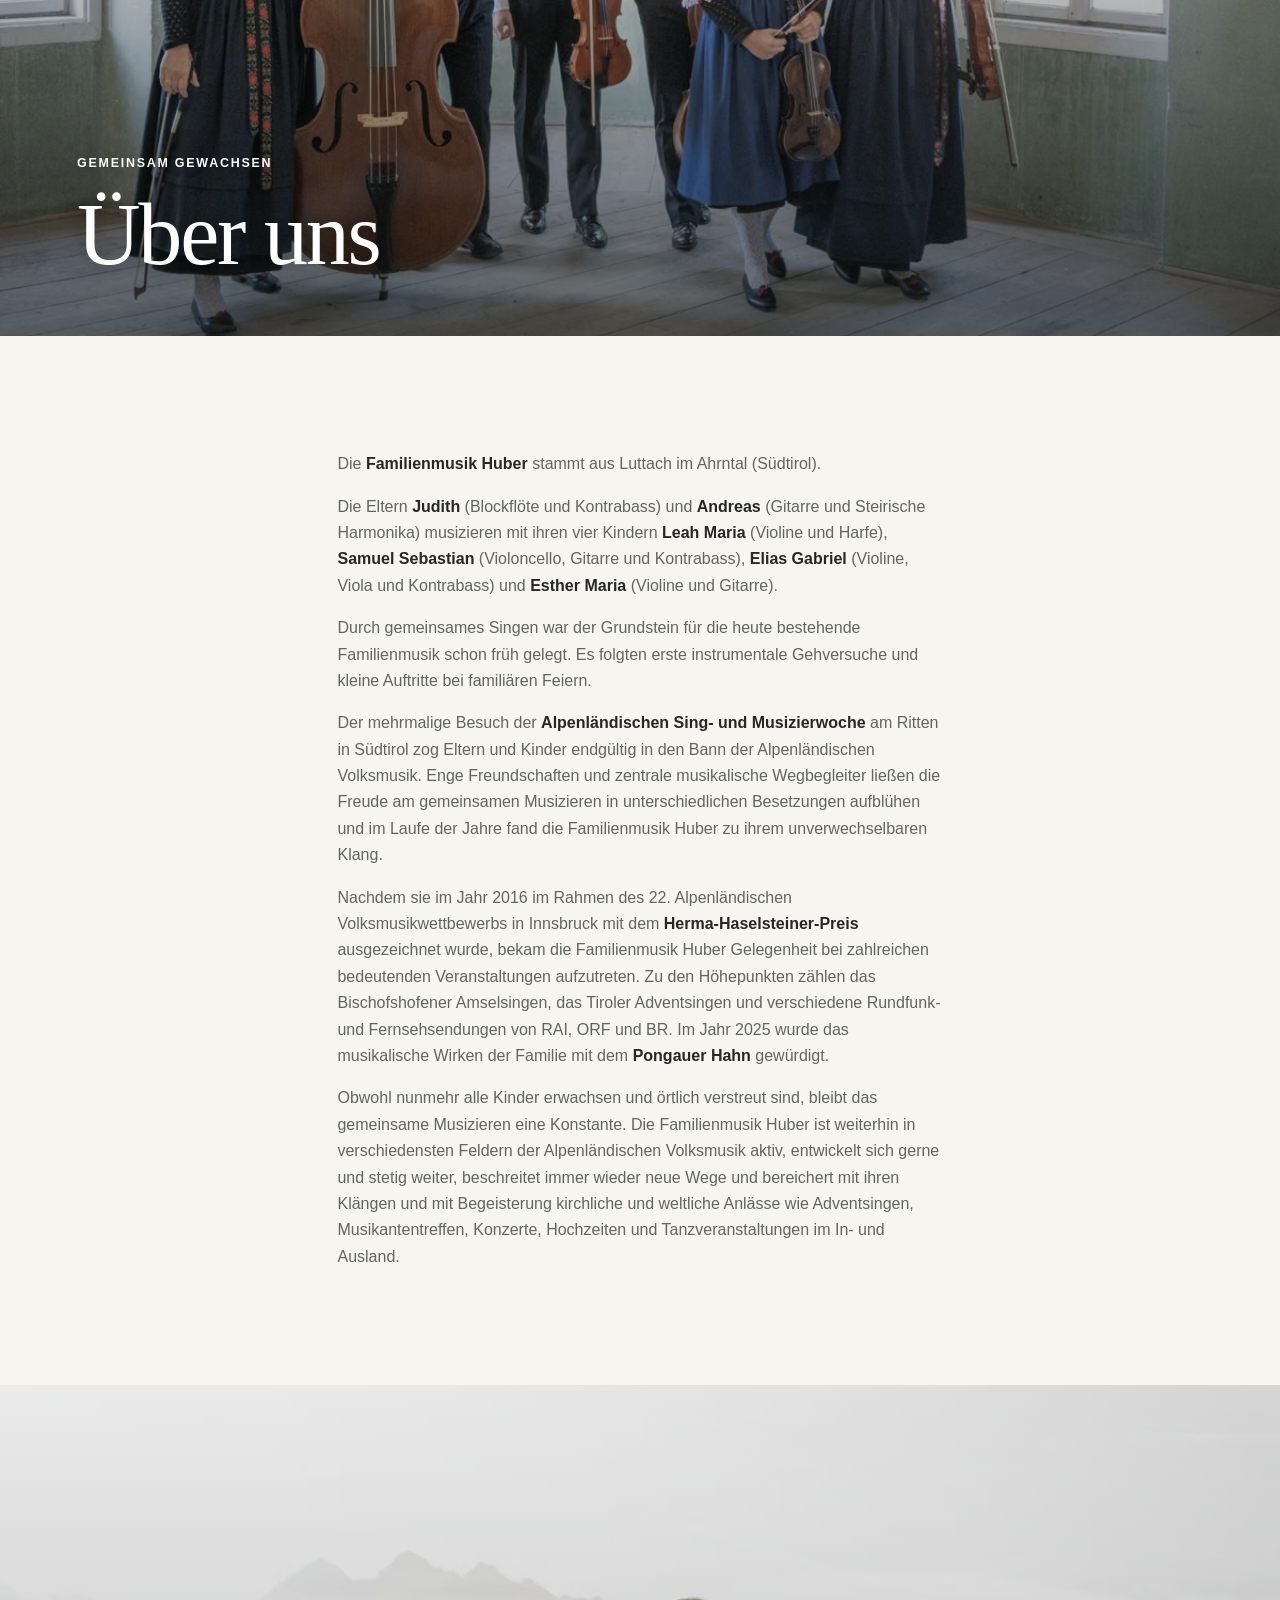
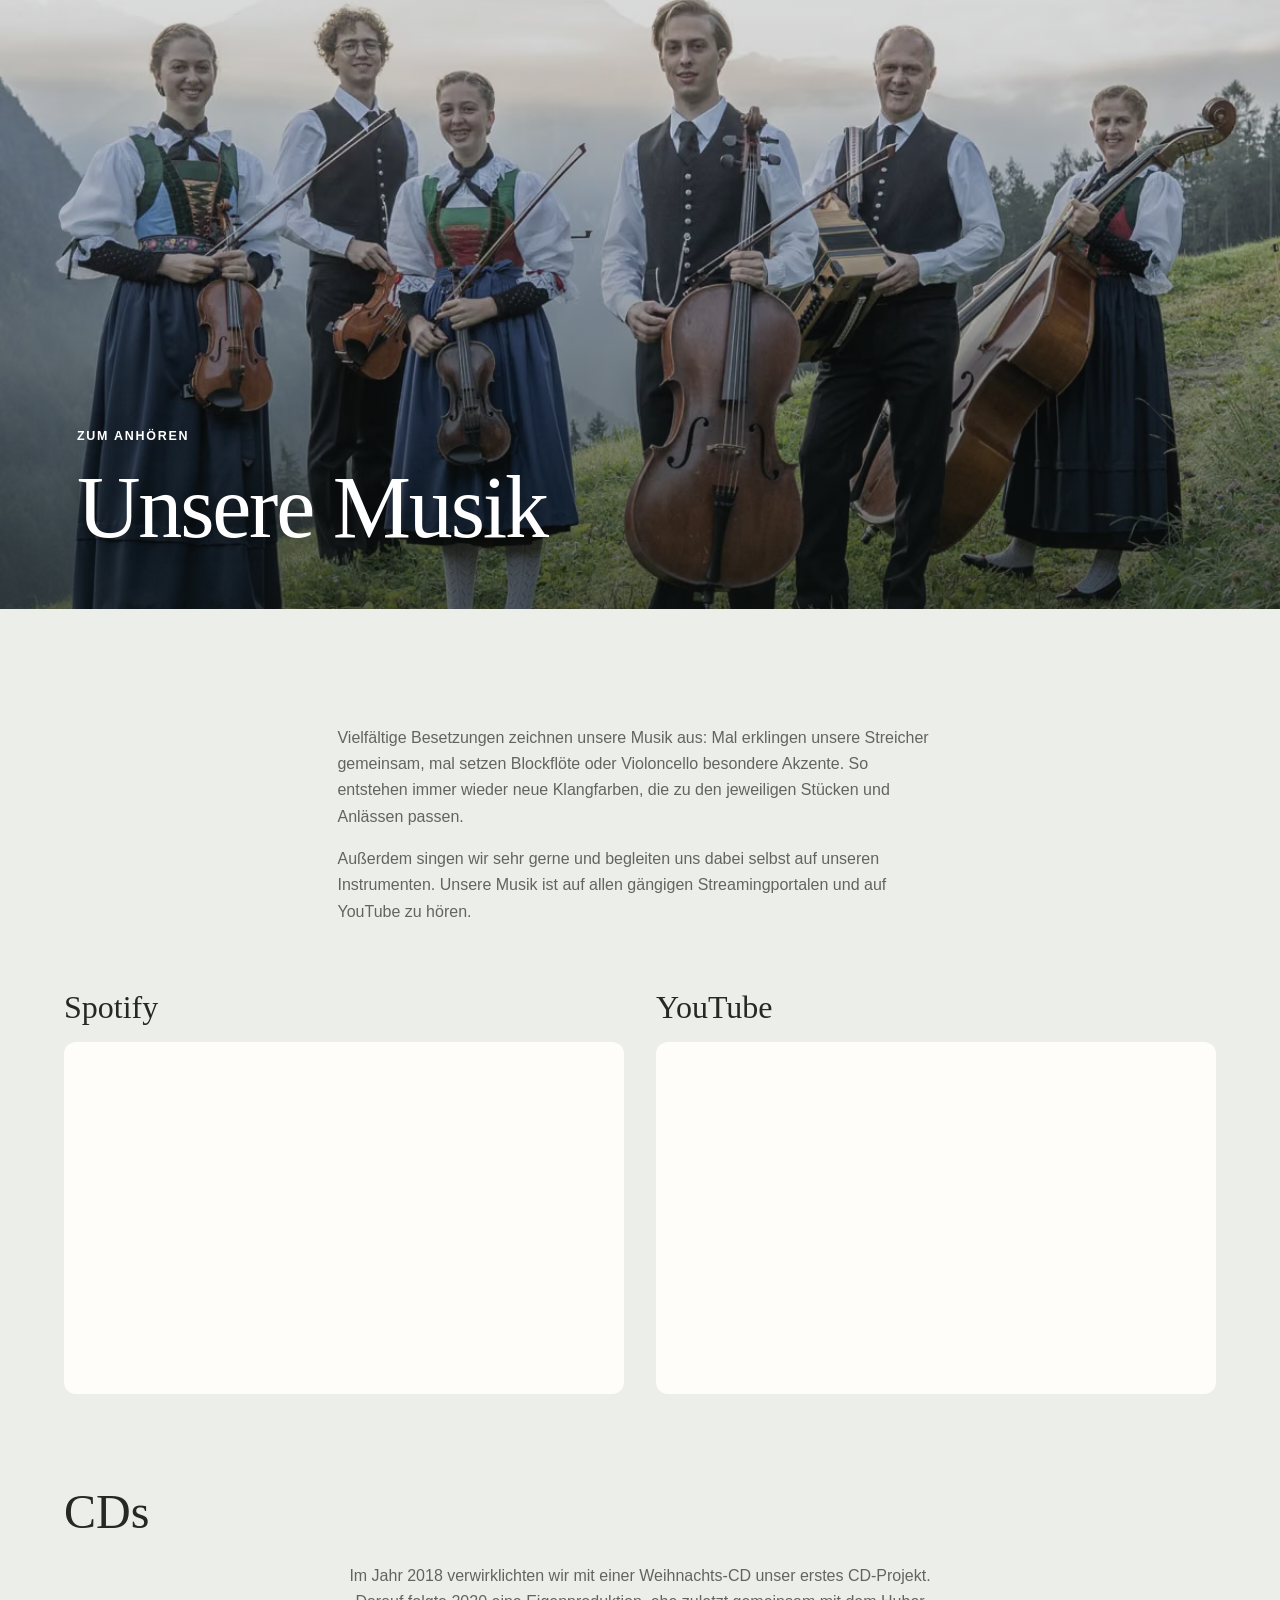
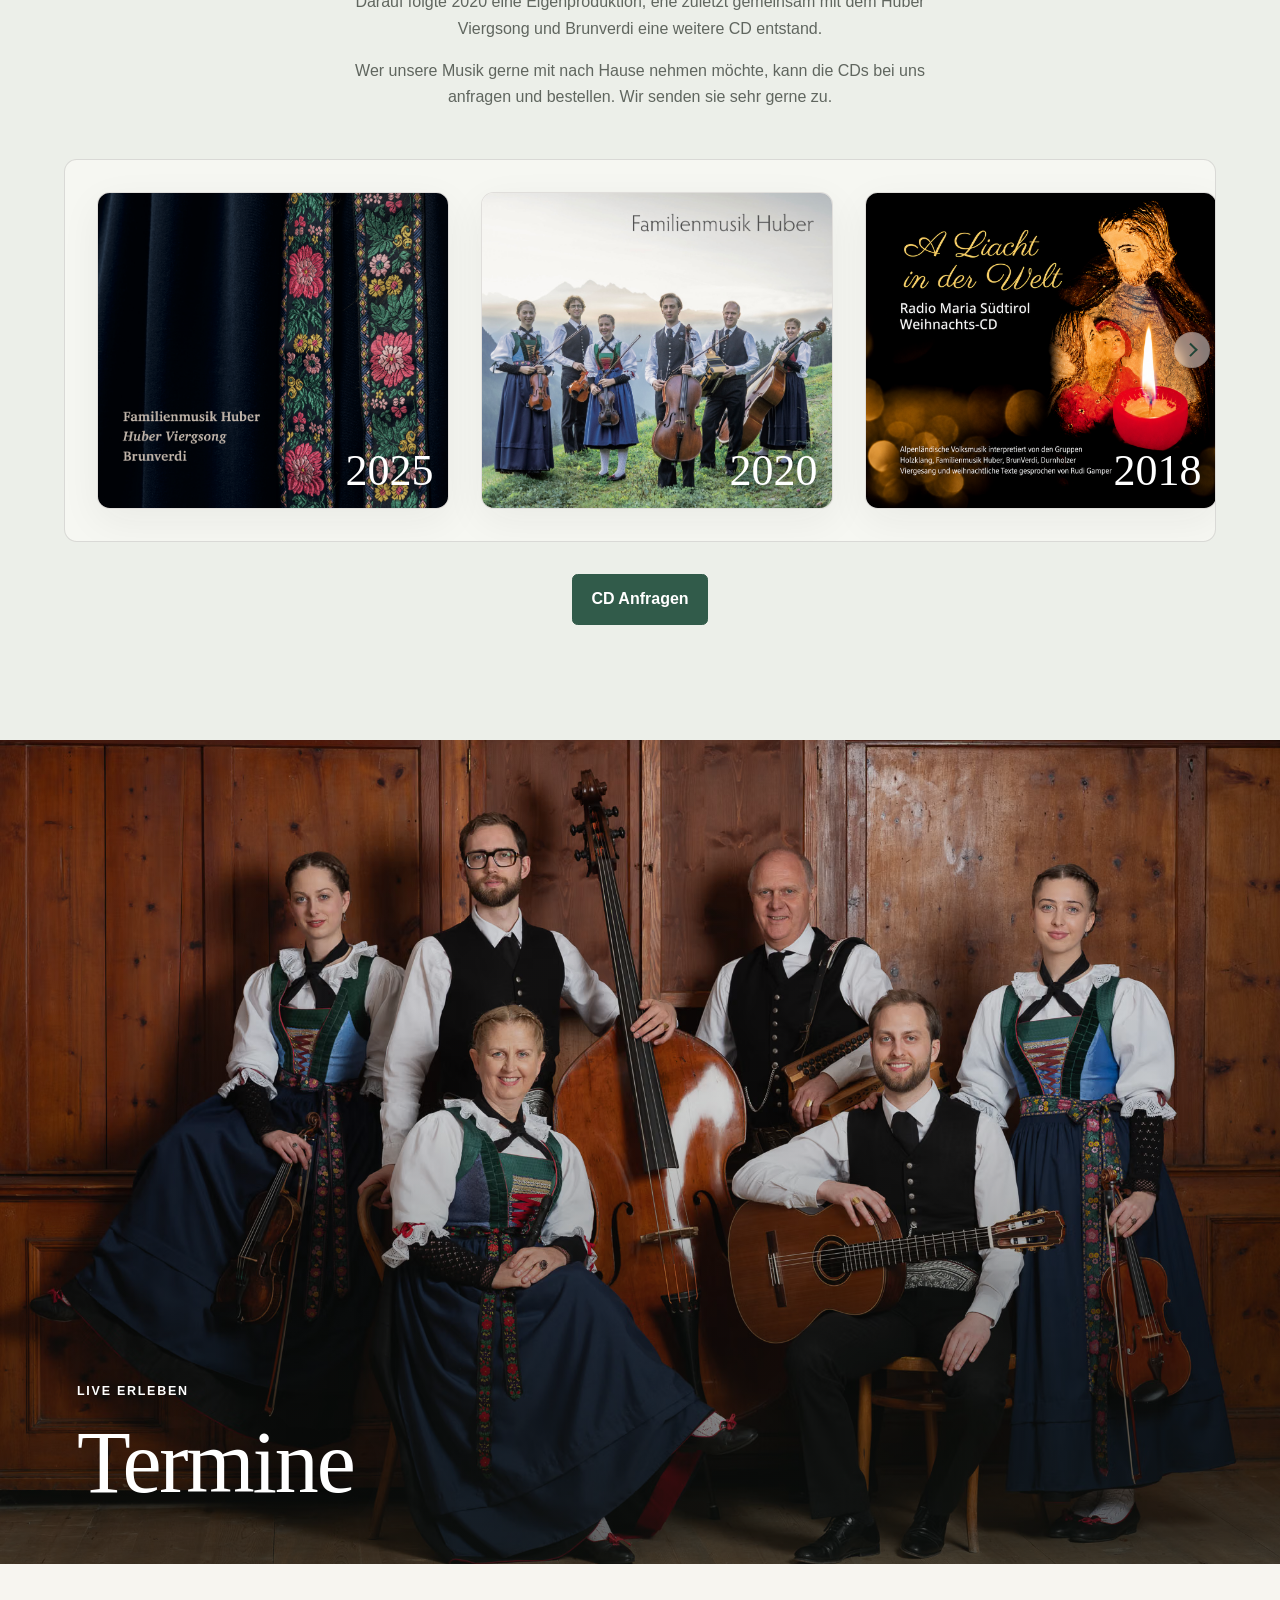
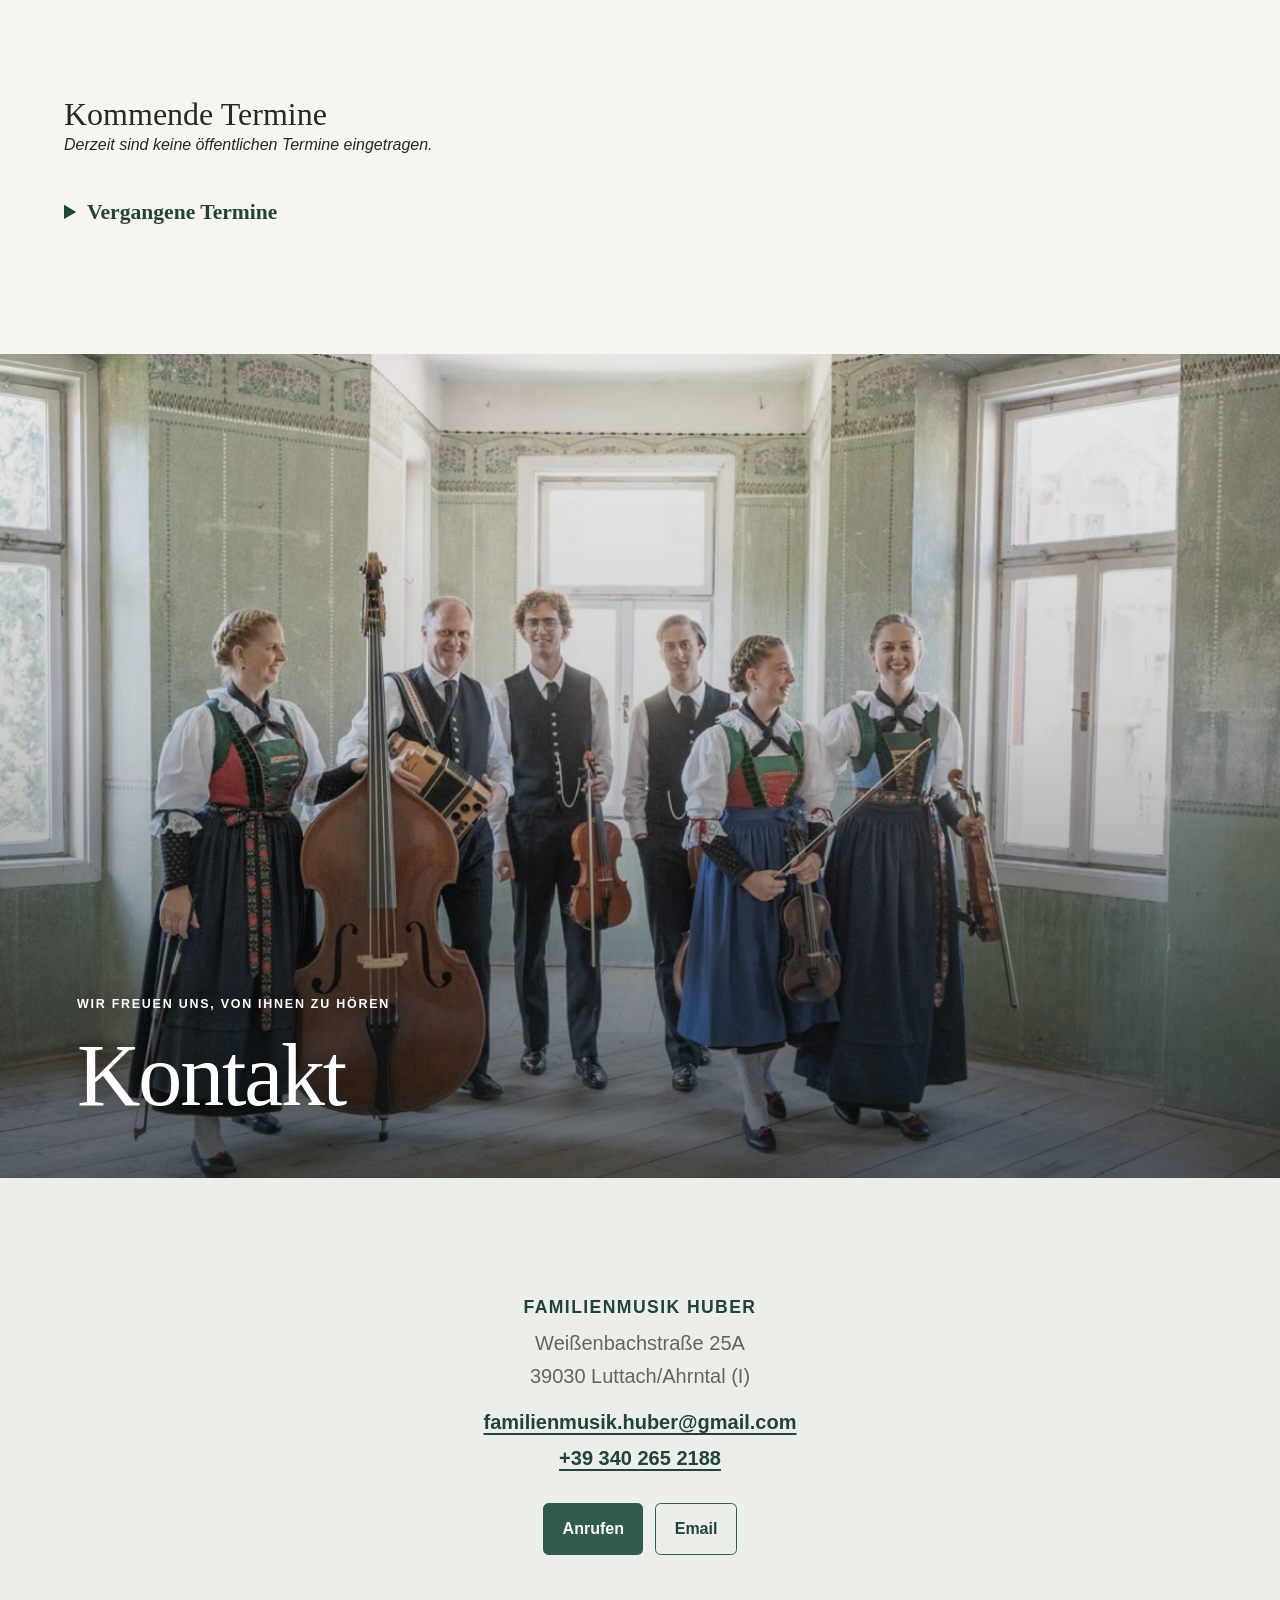
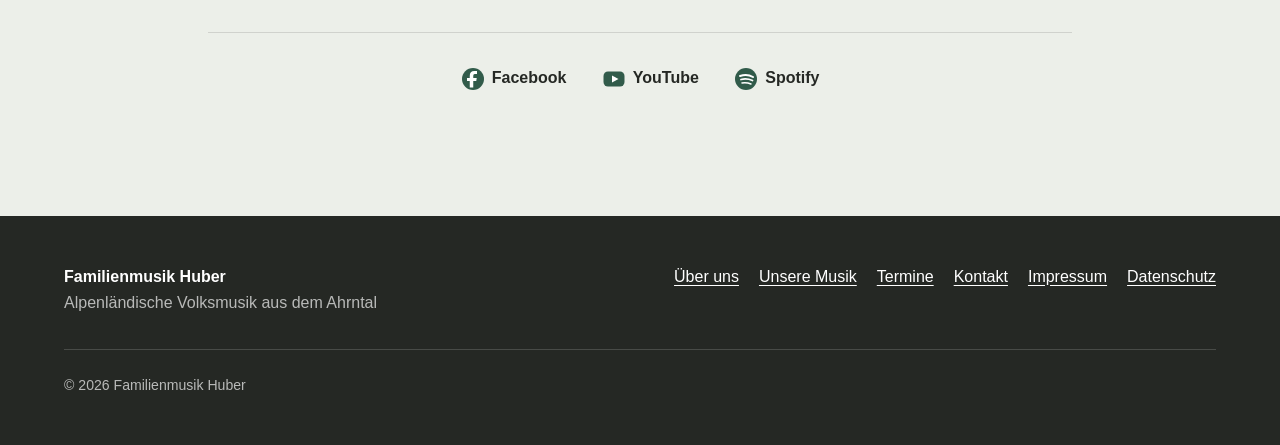
==== commit f0aa0243: "Unsere Musik / CD Cover / Scrollkasten / Youtube" ====
--- a/index.html
+++ b/index.html
@@ -178,47 +178,69 @@
       <div class="section section_tinted">
         <div class="content_container">
           <div class="music_intro prose">
+            <p>Vielfältige Besetzungen zeichnen unsere Musik aus: Mal erklingen unsere Streicher gemeinsam, mal setzen Blockflöte oder Violoncello besondere Akzente. So entstehen immer wieder neue Klangfarben, die zu den jeweiligen Stücken und Anlässen passen.</p>
+            <p>Außerdem singen wir sehr gerne und begleiten uns dabei selbst auf unseren Instrumenten. Unsere Musik ist auf allen gängigen Streamingportalen und auf YouTube zu hören.</p>
+          </div>
+
+          <div class="music_players">
+            <article class="music_player">
+              <h3>Spotify</h3>
+              <iframe
+                class="music_spotify"
+                title="Familienmusik Huber auf Spotify"
+                src="https://open.spotify.com/embed/artist/44bS2VKc0BTSJ9ghtnLd1g?utm_source=generator&amp;theme=0"
+                allow="autoplay; clipboard-write; encrypted-media; fullscreen; picture-in-picture"
+                loading="lazy"
+              ></iframe>
+            </article>
+
+            <article class="music_player">
+              <h3>YouTube</h3>
+              <iframe
+                class="music_youtube"
+                title="Familienmusik Huber auf YouTube"
+                src="https://www.youtube-nocookie.com/embed/YVLahc4VnmA"
+                allow="accelerometer; autoplay; clipboard-write; encrypted-media; gyroscope; picture-in-picture; web-share"
+                referrerpolicy="strict-origin-when-cross-origin"
+                allowfullscreen
+                loading="lazy"
+              ></iframe>
+            </article>
+          </div>
+
+          <h3 id="cds_title" class="music_grid_title">CDs</h3>
+          <div class="cd_intro prose">
             <p>Im Jahr 2018 verwirklichten wir mit einer Weihnachts-CD unser erstes CD-Projekt. Darauf folgte 2020 eine Eigenproduktion, ehe zuletzt gemeinsam mit dem Huber Viergsong und Brunverdi eine weitere CD entstand.</p>
             <p>Wer unsere Musik gerne mit nach Hause nehmen möchte, kann die CDs bei uns anfragen und bestellen. Wir senden sie sehr gerne zu.</p>
           </div>
-
-          <div class="music_grid">
-            <article class="album_card">
-              <div class="album_cover">
-                <img src="assets/images/FM_post-640.jpg" alt="Vorläufiges Cover für Familienmusik Huber – Huber Viergsong – Brunverdi" width="640" height="480" loading="lazy">
-                <h3 class="album_cover_year">2025</h3>
-              </div>
-              <div class="album_content">
-                <div class="spotify_placeholder" aria-label="Spotify-Einbettung folgt">
-                  <img src="images/icons/spotify.svg" alt="" width="28" height="28">
-                  <span>Spotify-Link folgt</span>
+          <div class="music_grid_shell">
+            <div class="music_grid" aria-labelledby="cds_title">
+              <article class="album_card">
+                <div class="album_cover">
+                  <img src="images/CD_25.png" alt="CD-Cover Familienmusik Huber – Huber Viergsong – Brunverdi" width="1990" height="1791" loading="lazy">
+                  <h3 class="album_cover_year">2025</h3>
                 </div>
-              </div>
-            </article>
-
-            <article class="album_card">
-              <div class="album_cover">
-                <img src="assets/images/FM_luch-640.jpg" alt="Vorläufiges Cover für Familienmusik Huber" width="640" height="640" loading="lazy">
-                <h3 class="album_cover_year">2020</h3>
-              </div>
-              <div class="album_content">
-                <iframe
-                  class="album_spotify"
-                  title="Familienmusik Huber auf Spotify"
-                  src="https://open.spotify.com/embed/artist/44bS2VKc0BTSJ9ghtnLd1g?utm_source=generator&amp;theme=0"
-                  allow="autoplay; clipboard-write; encrypted-media; fullscreen; picture-in-picture"
-                  loading="lazy"
-                ></iframe>
-              </div>
-            </article>
-
-            <article class="album_card">
-              <div class="album_cover album_cover_placeholder">
-                <span>Cover folgt</span>
-                <h3 class="album_cover_year">2018</h3>
-              </div>
-            </article>
-          </div>
+              </article>
+
+              <article class="album_card">
+                <div class="album_cover">
+                  <img src="images/CD_20.jpeg" alt="CD-Cover Familienmusik Huber" width="1910" height="1719" loading="lazy">
+                  <h3 class="album_cover_year">2020</h3>
+                </div>
+              </article>
+
+              <article class="album_card">
+                <div class="album_cover">
+                  <img src="images/CD_19_w_focus.png" alt="CD-Cover Familienmusik Huber" width="1180" height="1062" loading="lazy">
+                  <h3 class="album_cover_year">2018</h3>
+                </div>
+              </article>
+            </div>
+            <button class="music_scroll_cue" type="button" aria-label="Weitere CDs anzeigen" data-visible="false">
+              <span aria-hidden="true"></span>
+            </button>
+          </div>
+          <a class="button button_primary cd_request_button" href="#contact">CD Anfragen</a>
         </div>
       </div>
     </section>
--- a/styles/style_general.css
+++ b/styles/style_general.css
@@ -249,6 +249,17 @@
     }
 }
 
+@keyframes music-scroll-cue {
+    0%,
+    100% {
+        transform: translateX(-0.15rem) rotate(-45deg);
+    }
+
+    50% {
+        transform: translateX(0.2rem) rotate(-45deg);
+    }
+}
+
 .section,
 .section_compact {
     padding-inline: clamp(1.25rem, 5vw, 4rem);
@@ -494,7 +505,35 @@
     margin: 0 auto clamp(2.5rem, 5vw, 4rem);
 }
 
-.music_grid,
+.music_players {
+    margin-bottom: clamp(3.5rem, 7vw, 6rem);
+    display: grid;
+    grid-template-columns: repeat(2, minmax(0, 1fr));
+    gap: clamp(1.25rem, 3vw, 2rem);
+    align-items: start;
+}
+
+.music_player h3 {
+    margin-bottom: 1rem;
+    font-size: clamp(1.5rem, 3vw, 2rem);
+}
+
+.music_spotify,
+.music_youtube {
+    display: block;
+    width: 100%;
+    height: 352px;
+    border: 0;
+    border-radius: 0.75rem;
+    background: var(--color-surface);
+}
+
+.cd_intro {
+    max-width: var(--text-width);
+    margin: 0 auto clamp(2rem, 4vw, 3rem);
+    text-align: center;
+}
+
 .performance_grid {
     display: grid;
     grid-template-columns: repeat(2, minmax(0, 1fr));
@@ -510,12 +549,75 @@
 }
 
 .music_grid {
-    grid-template-columns: repeat(3, minmax(0, 1fr));
-    align-items: stretch;
+    --album-card-width: min(22rem, 82vw);
+    --music-grid-edge: max(clamp(1rem, 2.5vw, 2rem), calc((100% - var(--album-card-width)) / 2));
+    display: flex;
+    gap: clamp(1rem, 2.5vw, 2rem);
+    padding-block: clamp(1rem, 2.5vw, 2rem);
+    padding-inline: var(--music-grid-edge);
+    overflow-x: auto;
+    overscroll-behavior-inline: contain;
+    border: 1px solid var(--color-border);
+    border-radius: var(--radius-medium);
+    background: rgb(255 253 249 / 55%);
+    scroll-snap-type: inline mandatory;
+    scroll-padding-inline: var(--music-grid-edge);
+    scrollbar-color: var(--color-accent) transparent;
+}
+
+.music_grid_shell {
+    position: relative;
+}
+
+.music_scroll_cue {
+    position: absolute;
+    z-index: 3;
+    top: 50%;
+    right: clamp(0.15rem, 0.6vw, 0.35rem);
+    width: 2.25rem;
+    height: 2.25rem;
+    padding: 0;
+    display: none;
+    align-items: center;
+    justify-content: center;
+    border: 1px solid rgb(37 40 36 / 6%);
+    border-radius: 50%;
+    background: rgb(255 253 249 / 48%);
+    color: var(--color-accent-dark);
+    box-shadow: 0 0.2rem 0.7rem rgb(32 39 34 / 5%);
+    backdrop-filter: blur(3px);
+    -webkit-backdrop-filter: blur(3px);
+    cursor: pointer;
+    transform: translateY(-50%);
+    transition: color 180ms ease, opacity 180ms ease;
+}
+
+.music_scroll_cue[data-visible="true"] {
+    display: flex;
+}
+
+.music_scroll_cue:hover,
+.music_scroll_cue:focus-visible {
+    color: var(--color-accent);
+}
+
+.music_scroll_cue span {
+    width: 0.6rem;
+    height: 0.6rem;
+    border-right: 2px solid currentColor;
+    border-bottom: 2px solid currentColor;
+    transform: translateX(-0.15rem) rotate(-45deg);
+    animation: music-scroll-cue 2.2s ease-in-out infinite;
+}
+
+.music_grid_title {
+    margin-bottom: clamp(1rem, 2vw, 1.5rem);
+    font-size: clamp(2rem, 4vw, 3rem);
 }
 
 .album_card {
-    min-width: 0;
+    min-width: var(--album-card-width);
+    flex: 0 0 var(--album-card-width);
     align-self: start;
     display: flex;
     flex-direction: column;
@@ -524,89 +626,54 @@
     border-radius: var(--radius-medium);
     background: var(--color-surface);
     box-shadow: 0 0.75rem 2.5rem rgb(32 39 34 / 6%);
+    scroll-snap-align: center;
+}
+
+.cd_request_button {
+    width: fit-content;
+    margin: clamp(1.5rem, 3vw, 2rem) auto 0;
+    display: flex;
+}
+
+@media (min-width: 50rem) {
+    .music_grid {
+        padding-inline: clamp(1rem, 2.5vw, 2rem);
+        scroll-padding-inline: 0;
+        scroll-snap-type: none;
+    }
+
+    .album_card {
+        scroll-snap-align: none;
+    }
 }
 
 .album_cover {
     position: relative;
     width: 100%;
-    aspect-ratio: 1;
+    aspect-ratio: 10 / 9;
     flex: 0 0 auto;
     overflow: hidden;
 }
 
-.album_cover::after {
-    content: "";
-    position: absolute;
-    z-index: 1;
-    inset: 45% 0 0;
-    background: linear-gradient(0deg, rgb(15 20 17 / 65%), transparent);
-    pointer-events: none;
-}
-
 .album_cover img {
-    position: absolute;
-    inset: 0;
     width: 100%;
     height: 100%;
     display: block;
     object-fit: cover;
 }
 
-.album_cover_placeholder {
-    display: grid;
-    place-items: center;
-    background: linear-gradient(145deg, #e5e8e1, #cbd3c9);
-    color: var(--color-accent-dark);
-    font-family: var(--font-heading);
-    font-size: clamp(1.25rem, 2vw, 1.65rem);
-}
-
-.album_cover_placeholder > span {
-    padding: 1rem;
-    border-bottom: 1px solid currentColor;
-}
-
 .album_cover_year {
     position: absolute;
-    z-index: 2;
-    right: clamp(1rem, 2.5vw, 1.75rem);
-    bottom: clamp(0.8rem, 2vw, 1.4rem);
-    left: clamp(1rem, 2.5vw, 1.75rem);
+    z-index: 1;
+    right: clamp(0.6rem, 1.5vw, 0.9rem);
+    bottom: clamp(0.6rem, 1.5vw, 0.9rem);
     margin: 0;
     color: white;
-    font-size: clamp(2.25rem, 4.5vw, 3.8rem);
-    text-shadow: 0 0.2rem 1.5rem rgb(0 0 0 / 55%);
-}
-
-.album_content {
-    height: 100%;
-    padding: clamp(1.25rem, 2.5vw, 2rem);
-    display: flex;
-    flex-direction: column;
-}
-
-.album_spotify,
-.spotify_placeholder {
-    width: 100%;
-    height: 352px;
-    margin-top: auto;
-    border-radius: 0.75rem;
-}
-
-.album_spotify {
-    border: 0;
-}
-
-.spotify_placeholder {
-    display: flex;
-    flex-direction: column;
-    align-items: center;
-    justify-content: center;
-    gap: 0.75rem;
-    border: 1px dashed rgb(49 91 74 / 40%);
-    background: var(--color-tinted);
-    color: var(--color-accent-dark);
-    font-weight: 700;
+    font-family: var(--font-heading);
+    font-size: 2.75rem;
+    font-weight: 500;
+    line-height: 1;
+    text-shadow: 0 0.15rem 1rem rgb(0 0 0 / 70%);
 }
 
 .info_card p {
@@ -982,30 +1049,9 @@
 }
 
 @media (max-width: 50rem) {
+    .music_players,
     .performance_grid {
         grid-template-columns: 1fr;
-    }
-
-    .music_grid {
-        grid-template-columns: repeat(2, minmax(0, 1fr));
-    }
-
-    .album_card:last-child {
-        grid-column: 1 / -1;
-        width: min(100%, calc((100% - clamp(1.25rem, 3vw, 2rem)) / 2));
-        justify-self: center;
-    }
-
-}
-
-@media (max-width: 34rem) {
-    .music_grid {
-        grid-template-columns: 1fr;
-    }
-
-    .album_card:last-child {
-        grid-column: auto;
-        width: 100%;
     }
 }
 
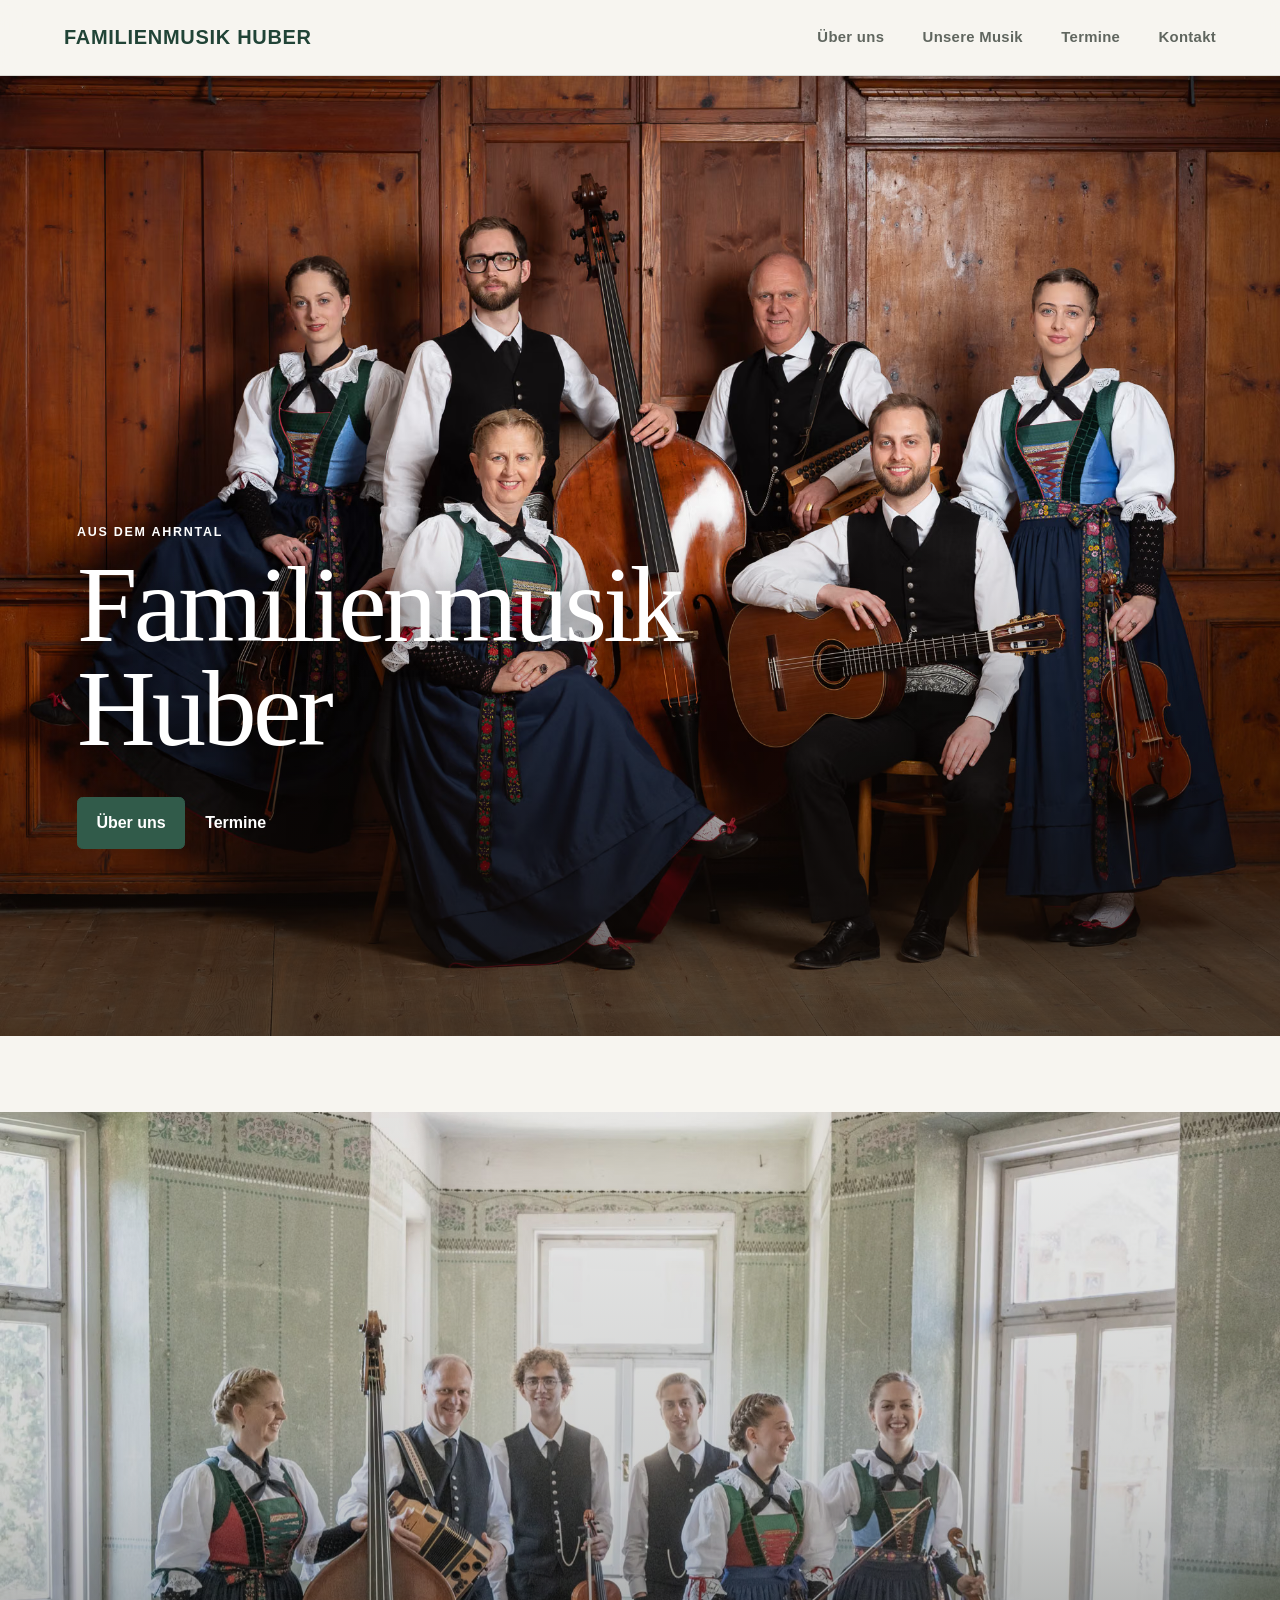
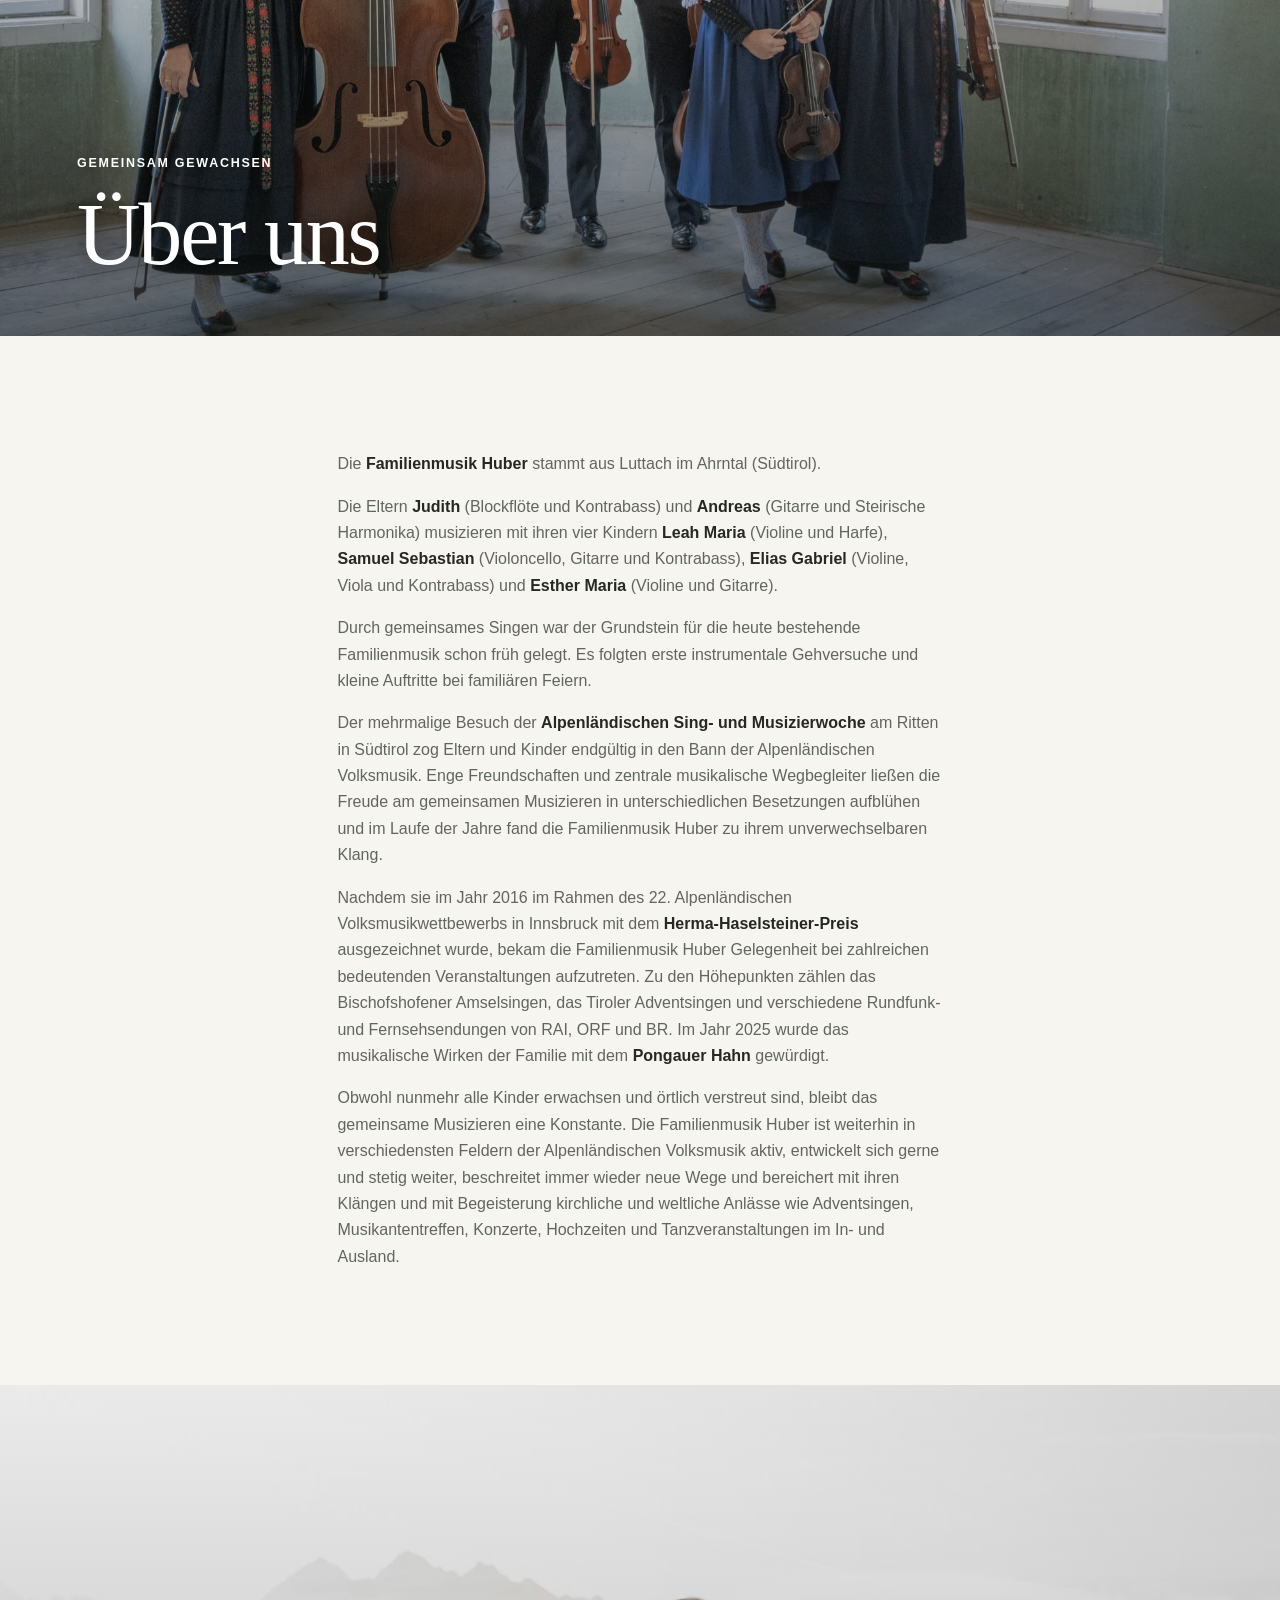
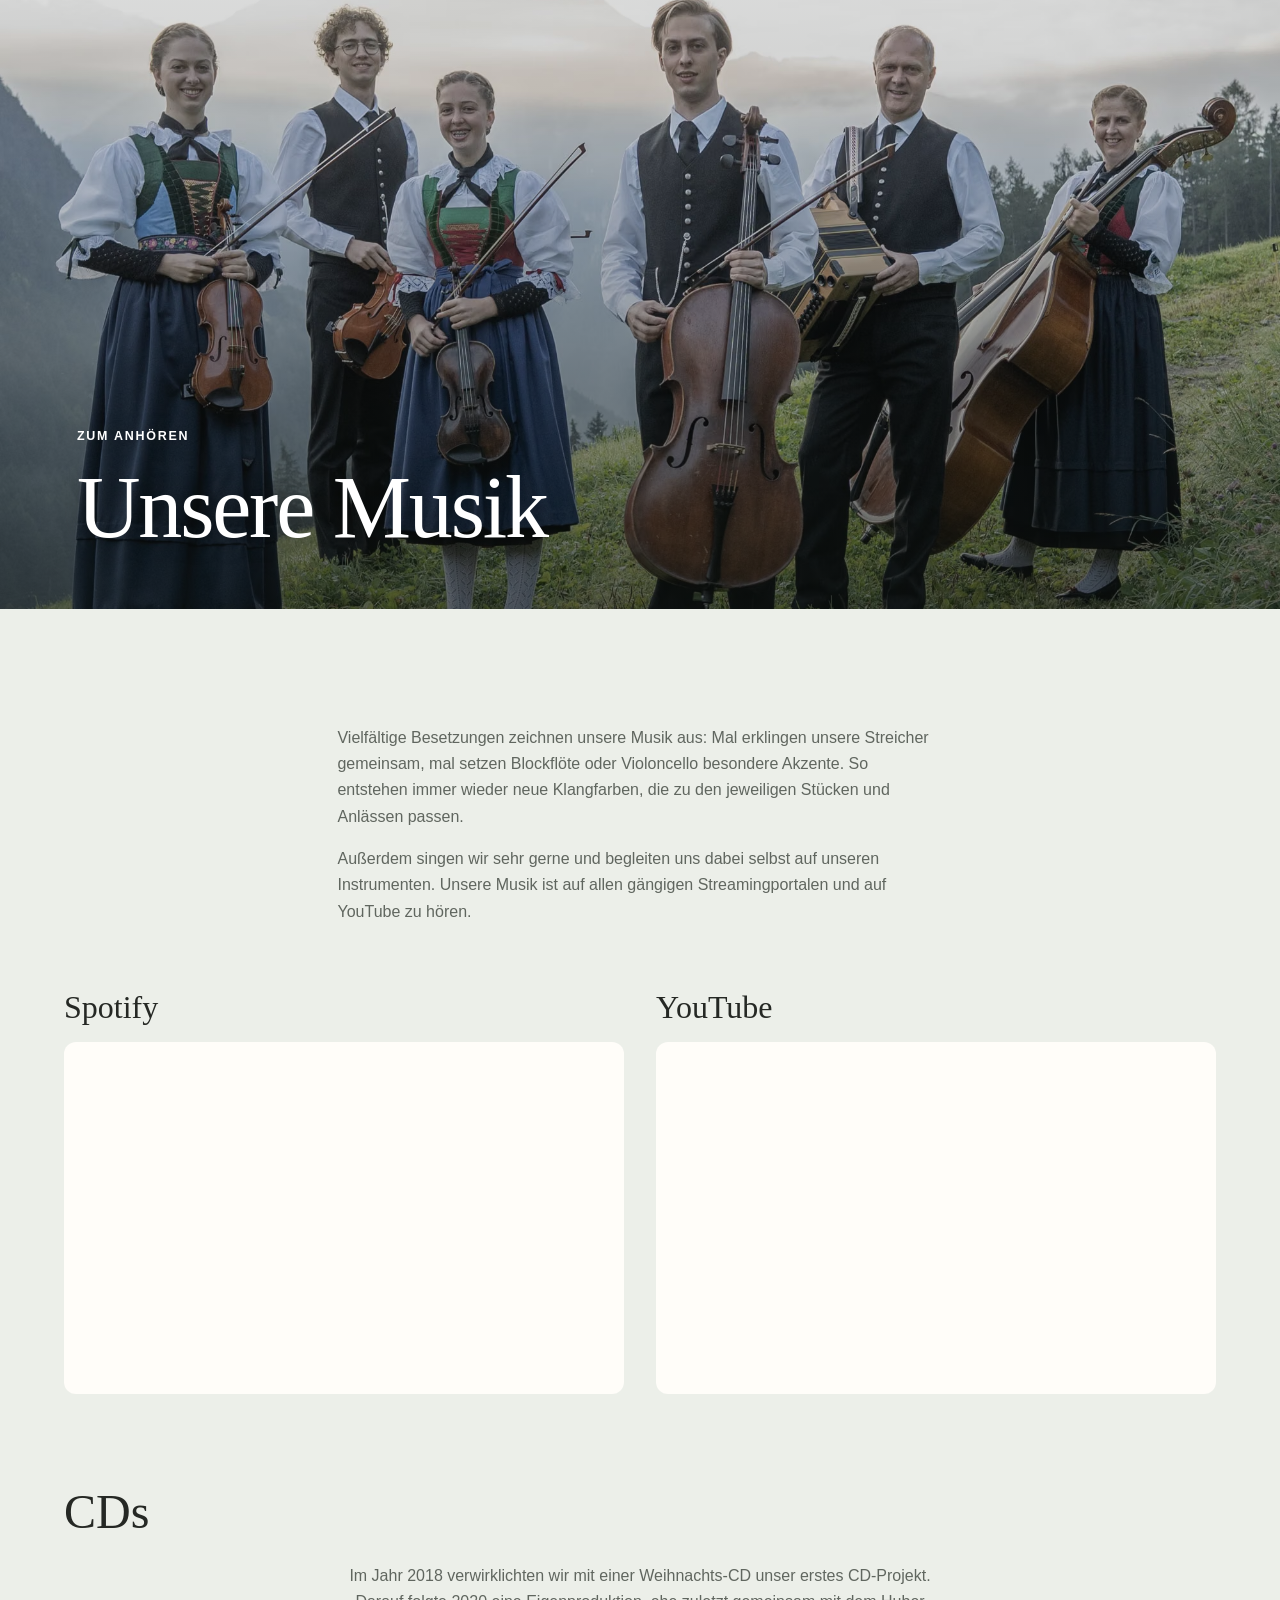
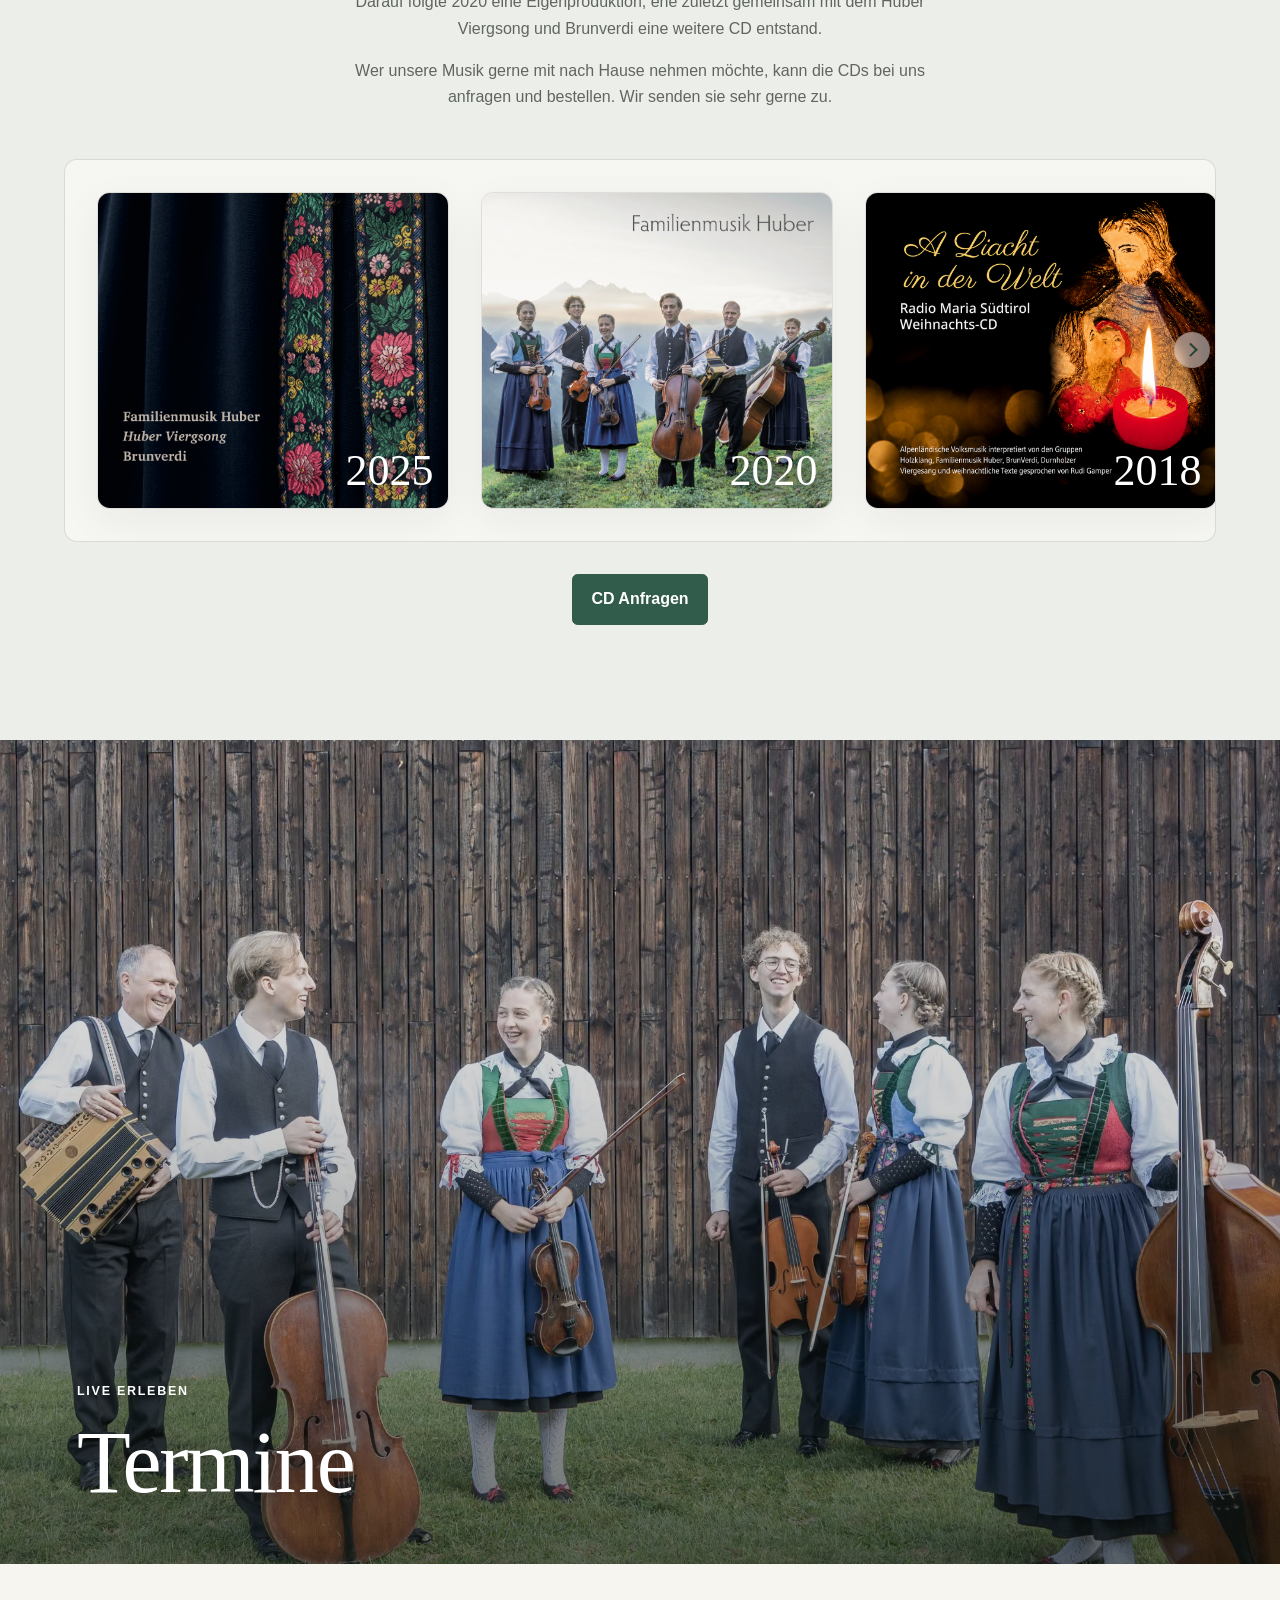
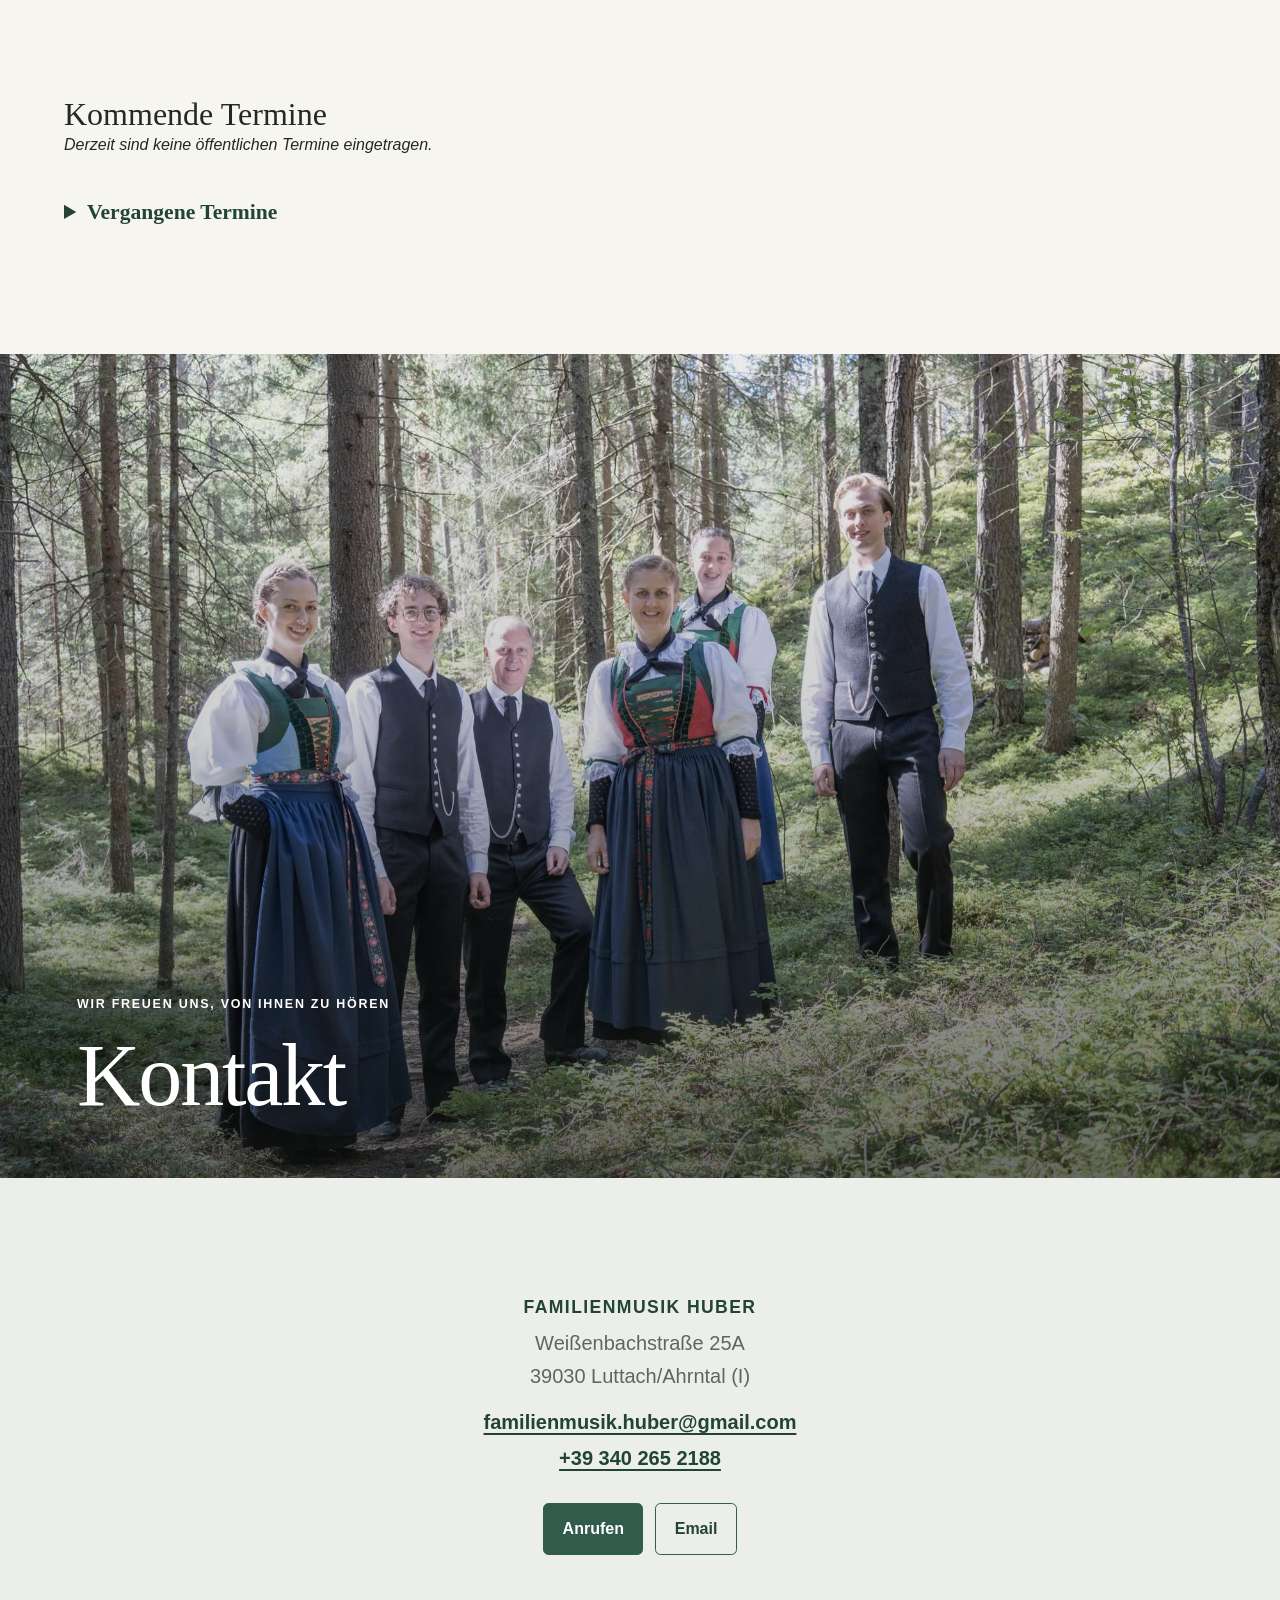
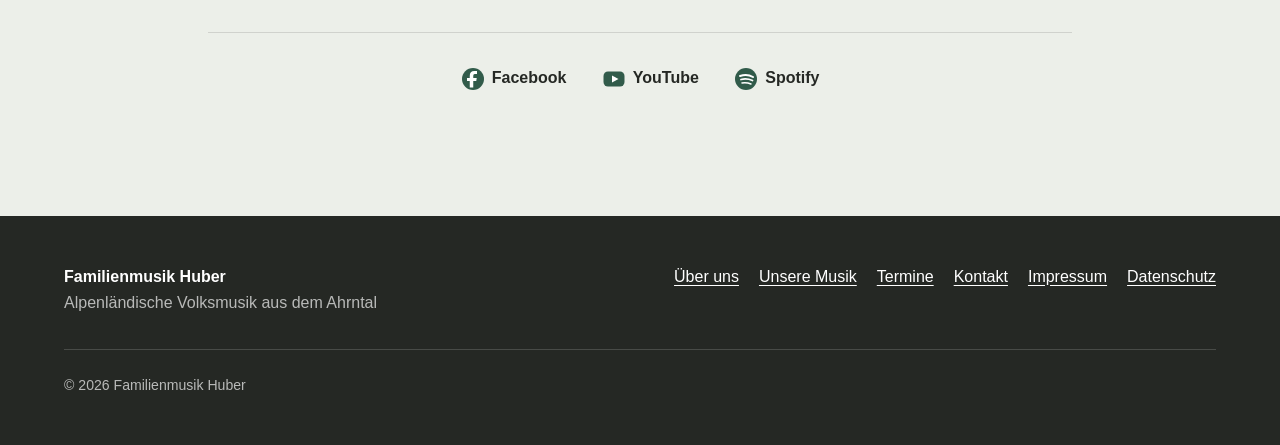
==== commit f788a831: "Abschnittsfotos" ====
--- a/index.html
+++ b/index.html
@@ -107,18 +107,18 @@
         <picture class="section_picture">
         <source
           type="image/avif"
-          srcset="assets/images/FM_doc-640.avif 640w, assets/images/FM_doc-1200.avif 1200w, assets/images/FM_doc-2000.avif 2000w"
-          sizes="(max-width: 1200px) 100vw, 1200px"
+          srcset="assets/images/FM_doc-640.avif 640w, assets/images/FM_doc-1200.avif 1200w, assets/images/FM_doc-2000.avif 2000w, assets/images/FM_doc-3200.avif 3200w"
+          sizes="100vw"
         >
         <source
           type="image/webp"
-          srcset="assets/images/FM_doc-640.webp 640w, assets/images/FM_doc-1200.webp 1200w, assets/images/FM_doc-2000.webp 2000w"
-          sizes="(max-width: 1200px) 100vw, 1200px"
+          srcset="assets/images/FM_doc-640.webp 640w, assets/images/FM_doc-1200.webp 1200w, assets/images/FM_doc-2000.webp 2000w, assets/images/FM_doc-3200.webp 3200w"
+          sizes="100vw"
         >
         <img
           src="assets/images/FM_doc-1200.jpg"
-          srcset="assets/images/FM_doc-640.jpg 640w, assets/images/FM_doc-1200.jpg 1200w, assets/images/FM_doc-2000.jpg 2000w"
-          sizes="(max-width: 1200px) 100vw, 1200px"
+          srcset="assets/images/FM_doc-640.jpg 640w, assets/images/FM_doc-1200.jpg 1200w, assets/images/FM_doc-2000.jpg 2000w, assets/images/FM_doc-3200.jpg 3200w"
+          sizes="100vw"
           alt="Familienmusik Huber mit ihren Instrumenten in einem historischen Raum"
           width="1200"
           height="800"
@@ -151,18 +151,18 @@
         <picture class="section_picture section_picture_square">
         <source
           type="image/avif"
-          srcset="assets/images/FM_luch-640.avif 640w, assets/images/FM_luch-1200.avif 1200w, assets/images/FM_luch-2000.avif 2000w"
-          sizes="(max-width: 1200px) 100vw, 1200px"
+          srcset="assets/images/FM_luch-640.avif 640w, assets/images/FM_luch-1200.avif 1200w, assets/images/FM_luch-2000.avif 2000w, assets/images/FM_luch-3000.avif 3000w"
+          sizes="100vw"
         >
         <source
           type="image/webp"
-          srcset="assets/images/FM_luch-640.webp 640w, assets/images/FM_luch-1200.webp 1200w, assets/images/FM_luch-2000.webp 2000w"
-          sizes="(max-width: 1200px) 100vw, 1200px"
+          srcset="assets/images/FM_luch-640.webp 640w, assets/images/FM_luch-1200.webp 1200w, assets/images/FM_luch-2000.webp 2000w, assets/images/FM_luch-3000.webp 3000w"
+          sizes="100vw"
         >
         <img
           src="assets/images/FM_luch-1200.jpg"
-          srcset="assets/images/FM_luch-640.jpg 640w, assets/images/FM_luch-1200.jpg 1200w, assets/images/FM_luch-2000.jpg 2000w"
-          sizes="(max-width: 1200px) 100vw, 1200px"
+          srcset="assets/images/FM_luch-640.jpg 640w, assets/images/FM_luch-1200.jpg 1200w, assets/images/FM_luch-2000.jpg 2000w, assets/images/FM_luch-3000.jpg 3000w"
+          sizes="100vw"
           alt="Familienmusik Huber in Tracht mit ihren Instrumenten vor einer Berglandschaft"
           width="1200"
           height="1200"
@@ -248,9 +248,9 @@
     <section id="dates" class="content_section" aria-labelledby="dates_title">
       <div class="section_visual">
         <picture class="section_picture">
-        <source type="image/avif" srcset="assets/images/FM_post-640.avif 640w, assets/images/FM_post-1200.avif 1200w, assets/images/FM_post-2000.avif 2000w" sizes="(max-width: 1200px) 100vw, 1200px">
-        <source type="image/webp" srcset="assets/images/FM_post-640.webp 640w, assets/images/FM_post-1200.webp 1200w, assets/images/FM_post-2000.webp 2000w" sizes="(max-width: 1200px) 100vw, 1200px">
-        <img src="assets/images/FM_post-1200.jpg" srcset="assets/images/FM_post-640.jpg 640w, assets/images/FM_post-1200.jpg 1200w, assets/images/FM_post-2000.jpg 2000w" sizes="(max-width: 1200px) 100vw, 1200px" alt="Familienmusik Huber in Tracht mit ihren Instrumenten vor einer Holzwand" width="1200" height="900" loading="lazy">
+        <source type="image/avif" srcset="assets/images/FM_joh-640.avif 640w, assets/images/FM_joh-1200.avif 1200w, assets/images/FM_joh-2000.avif 2000w, assets/images/FM_joh-3200.avif 3200w" sizes="100vw">
+        <source type="image/webp" srcset="assets/images/FM_joh-640.webp 640w, assets/images/FM_joh-1200.webp 1200w, assets/images/FM_joh-2000.webp 2000w, assets/images/FM_joh-3200.webp 3200w" sizes="100vw">
+        <img src="assets/images/FM_joh-1200.jpg" srcset="assets/images/FM_joh-640.jpg 640w, assets/images/FM_joh-1200.jpg 1200w, assets/images/FM_joh-2000.jpg 2000w, assets/images/FM_joh-3200.jpg 3200w" sizes="100vw" alt="Familienmusik Huber in Tracht mit ihren Instrumenten vor einer Holzwand" width="1200" height="1200" loading="lazy">
         </picture>
         <div class="section_visual_heading section_scroll_heading">
           <p class="eyebrow">Live erleben</p>
@@ -275,9 +275,9 @@
     <section id="contact" class="content_section" aria-labelledby="contact_title">
       <div class="section_visual">
         <picture class="section_picture">
-        <source type="image/avif" srcset="assets/images/FM_doc-640.avif 640w, assets/images/FM_doc-1200.avif 1200w, assets/images/FM_doc-2000.avif 2000w" sizes="(max-width: 1200px) 100vw, 1200px">
-        <source type="image/webp" srcset="assets/images/FM_doc-640.webp 640w, assets/images/FM_doc-1200.webp 1200w, assets/images/FM_doc-2000.webp 2000w" sizes="(max-width: 1200px) 100vw, 1200px">
-        <img src="assets/images/FM_doc-1200.jpg" srcset="assets/images/FM_doc-640.jpg 640w, assets/images/FM_doc-1200.jpg 1200w, assets/images/FM_doc-2000.jpg 2000w" sizes="(max-width: 1200px) 100vw, 1200px" alt="Familienmusik Huber gemeinsam in einem historischen Raum" width="1200" height="800" loading="lazy">
+        <source type="image/avif" srcset="assets/images/FM_franz-640.avif 640w, assets/images/FM_franz-1200.avif 1200w, assets/images/FM_franz-2000.avif 2000w, assets/images/FM_franz-3200.avif 3200w" sizes="100vw">
+        <source type="image/webp" srcset="assets/images/FM_franz-640.webp 640w, assets/images/FM_franz-1200.webp 1200w, assets/images/FM_franz-2000.webp 2000w, assets/images/FM_franz-3200.webp 3200w" sizes="100vw">
+        <img src="assets/images/FM_franz-1200.jpg" srcset="assets/images/FM_franz-640.jpg 640w, assets/images/FM_franz-1200.jpg 1200w, assets/images/FM_franz-2000.jpg 2000w, assets/images/FM_franz-3200.jpg 3200w" sizes="100vw" alt="Familienmusik Huber gemeinsam in Tracht im Wald" width="1200" height="800" loading="lazy">
         </picture>
         <div class="section_visual_heading section_scroll_heading">
           <p class="eyebrow">Wir freuen uns, von Ihnen zu hören</p>
--- a/styles/style_general.css
+++ b/styles/style_general.css
@@ -458,6 +458,14 @@
 
 .section_picture_square img {
     object-position: center 62%;
+}
+
+#dates .section_picture img {
+    object-position: center 66%;
+}
+
+#contact .section_picture img {
+    object-position: 30% center;
 }
 
 .section_visual_heading {
@@ -1311,8 +1319,16 @@
         min-height: 85vw;
     }
 
-    #about .section_picture img,
+    #about .section_picture img {
+        object-position: 30% center;
+    }
+
+    #dates .section_picture img {
+        object-position: center 58%;
+    }
+
     #contact .section_picture img {
+        object-fit: cover;
         object-position: 30% center;
     }
 }
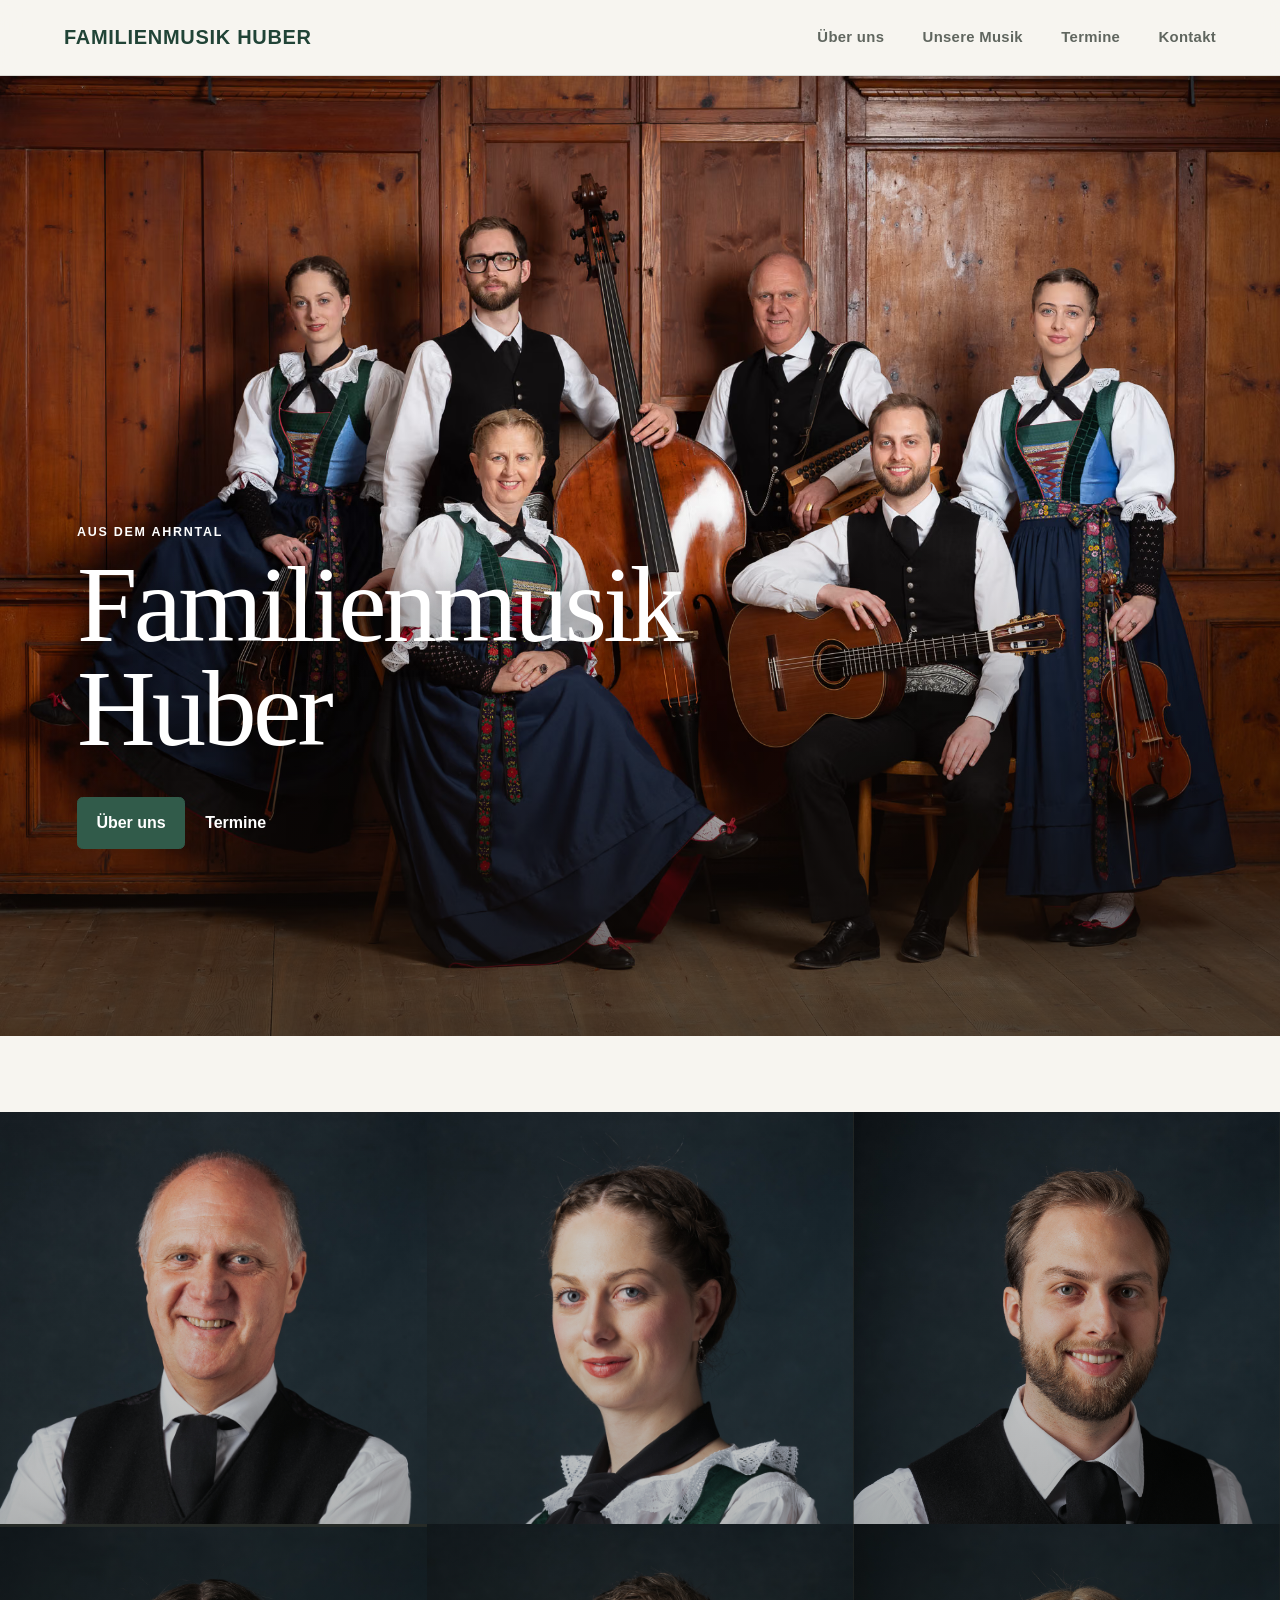
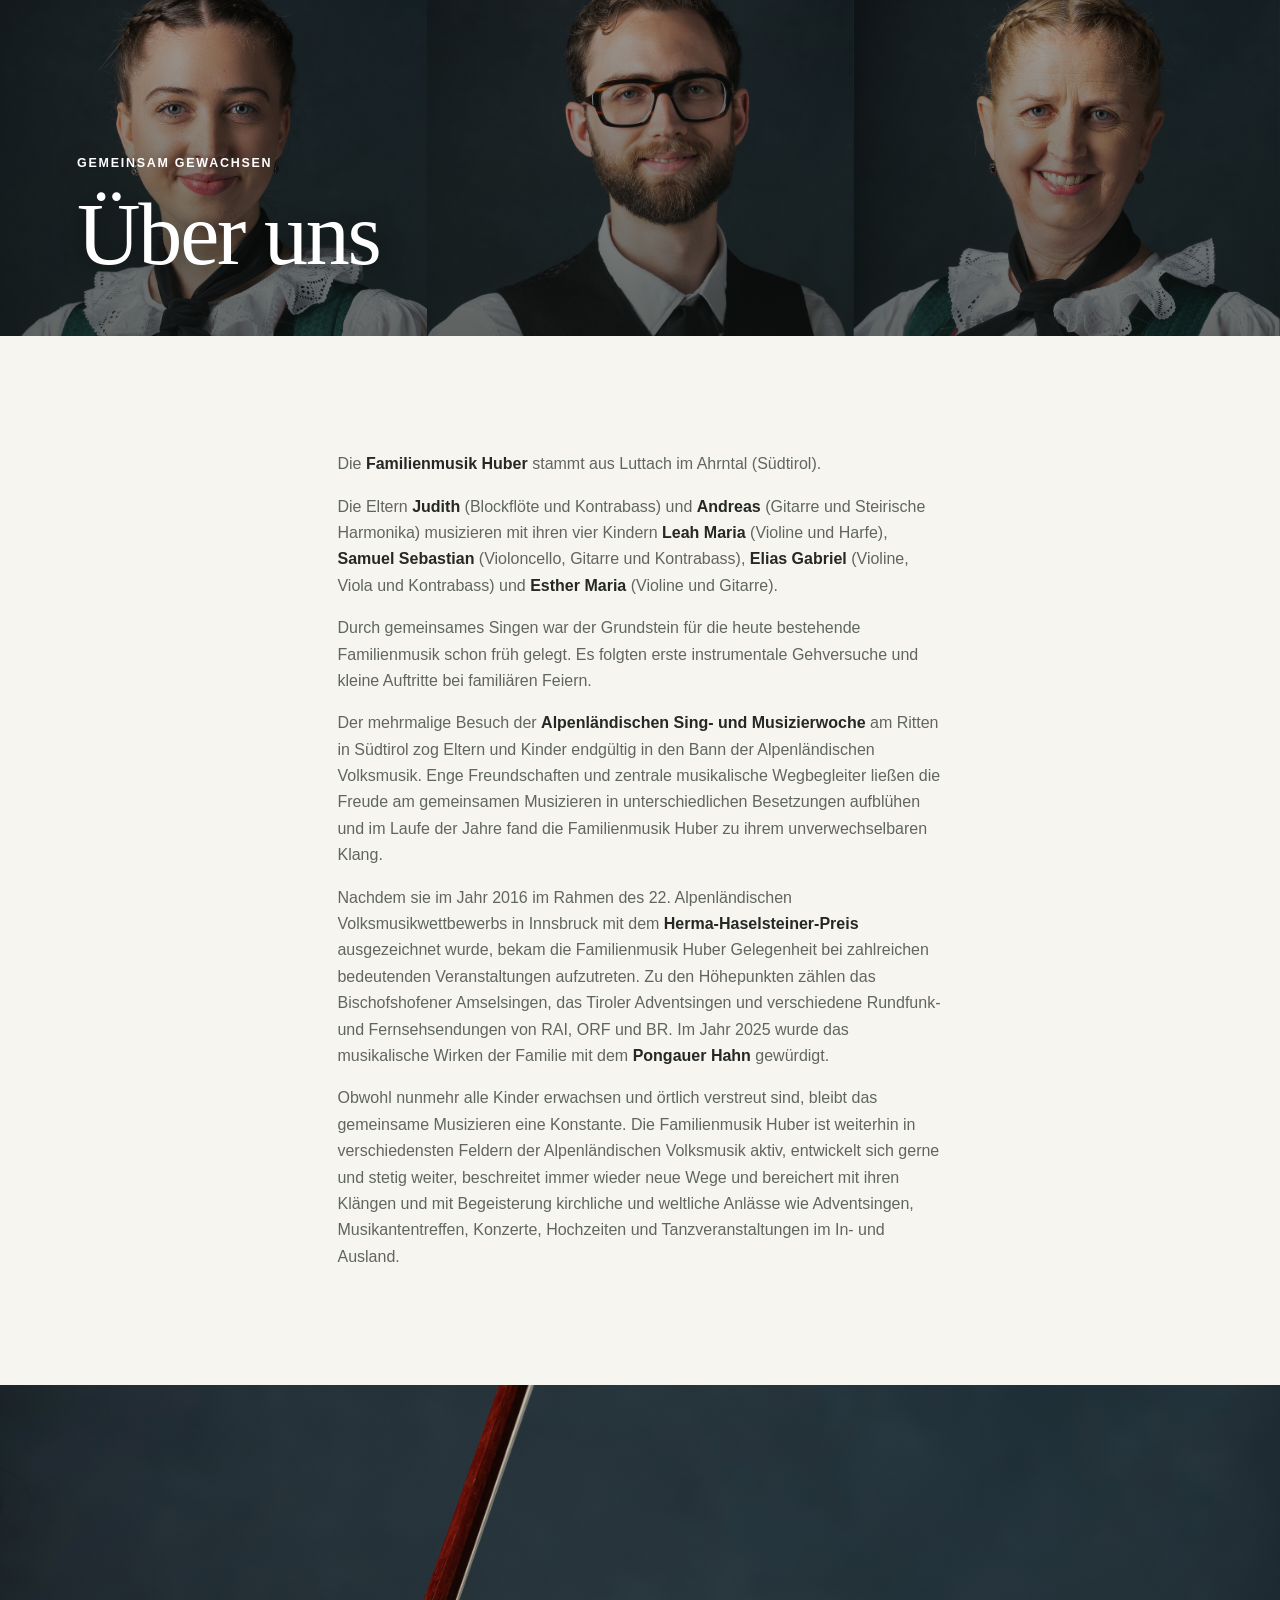
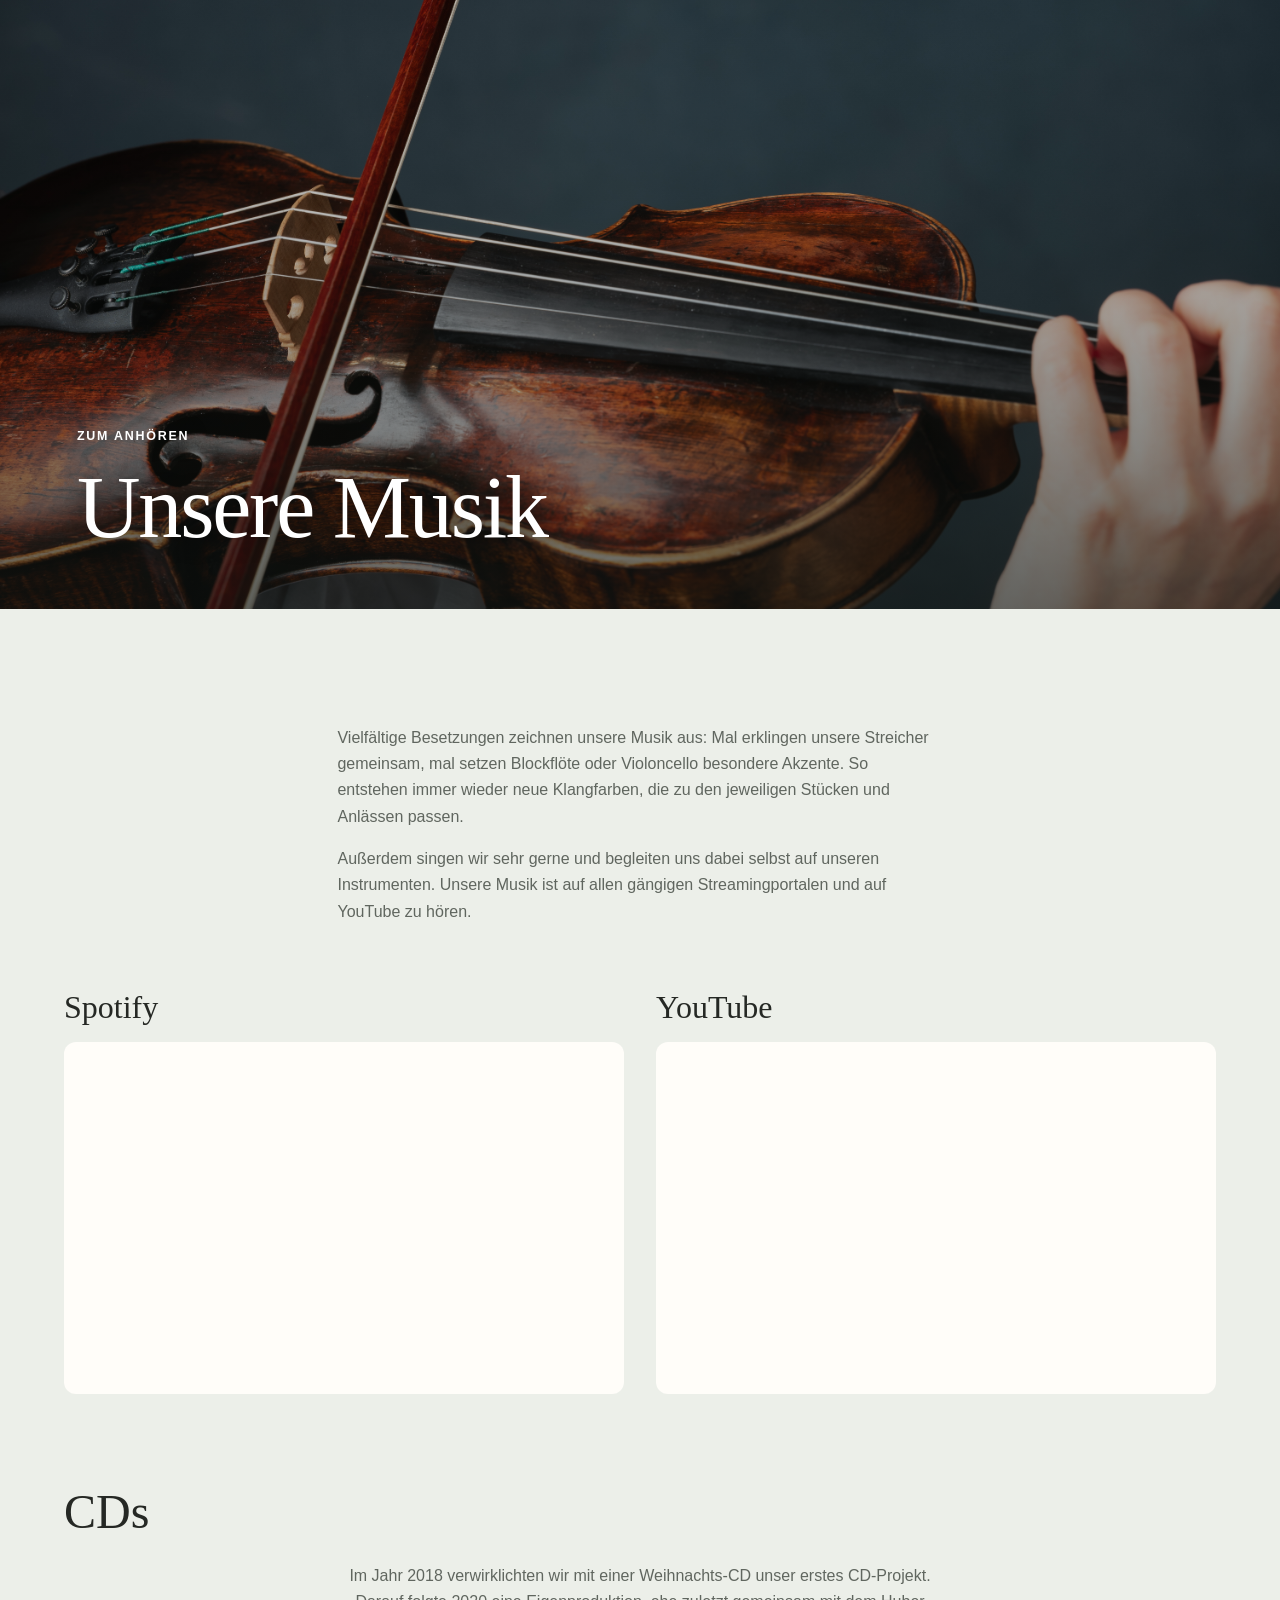
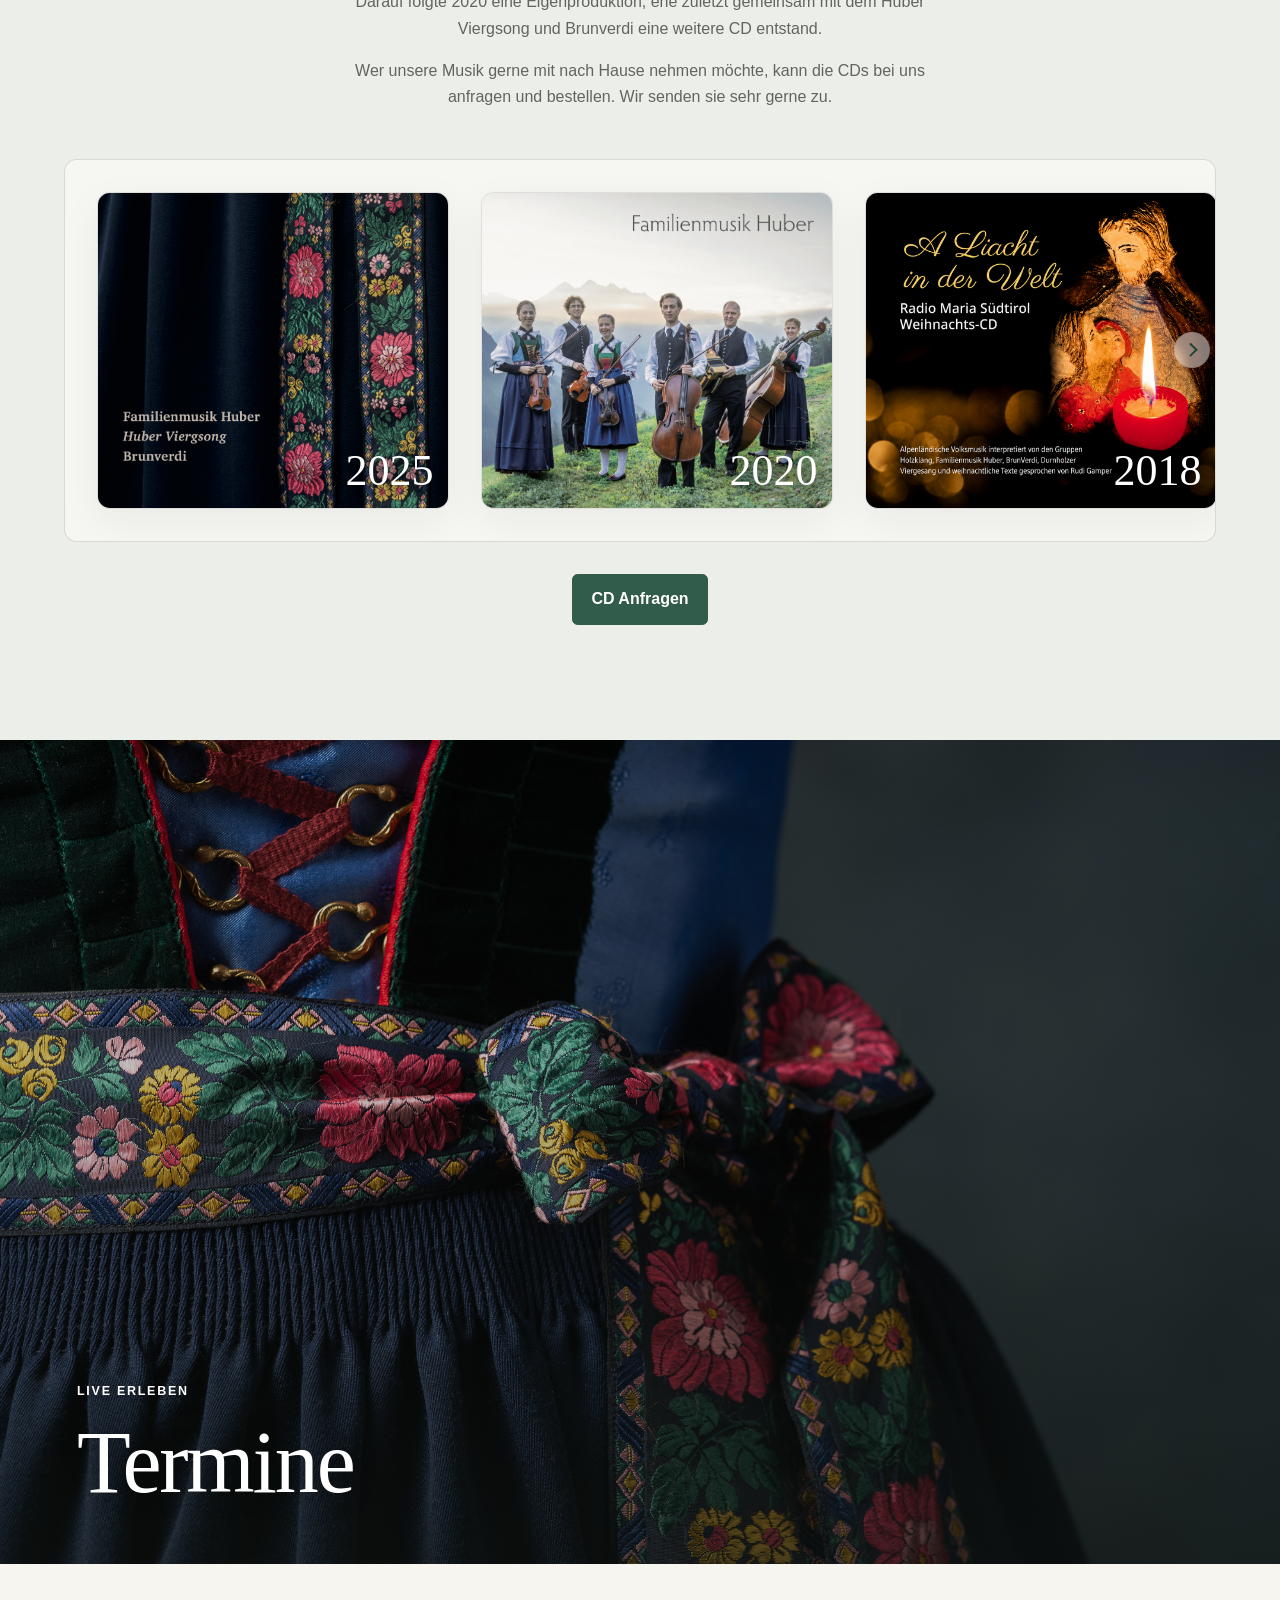
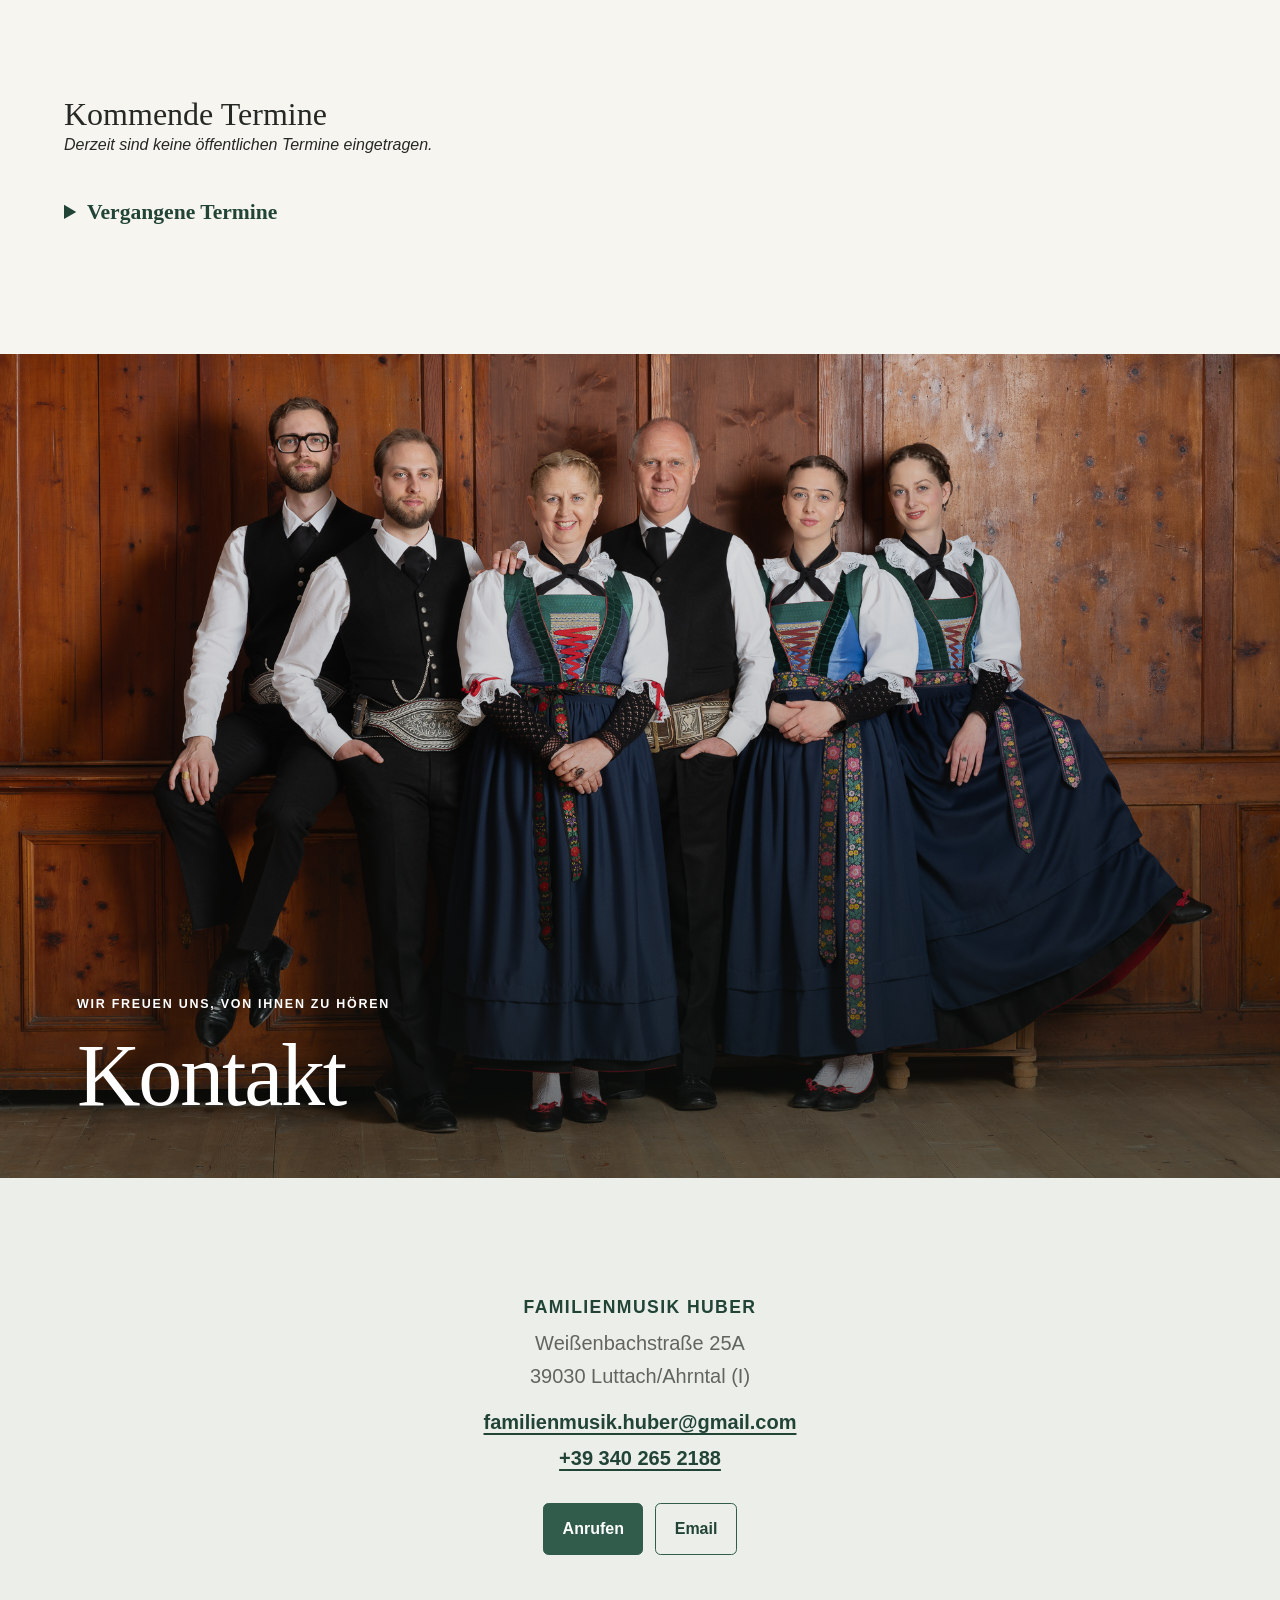
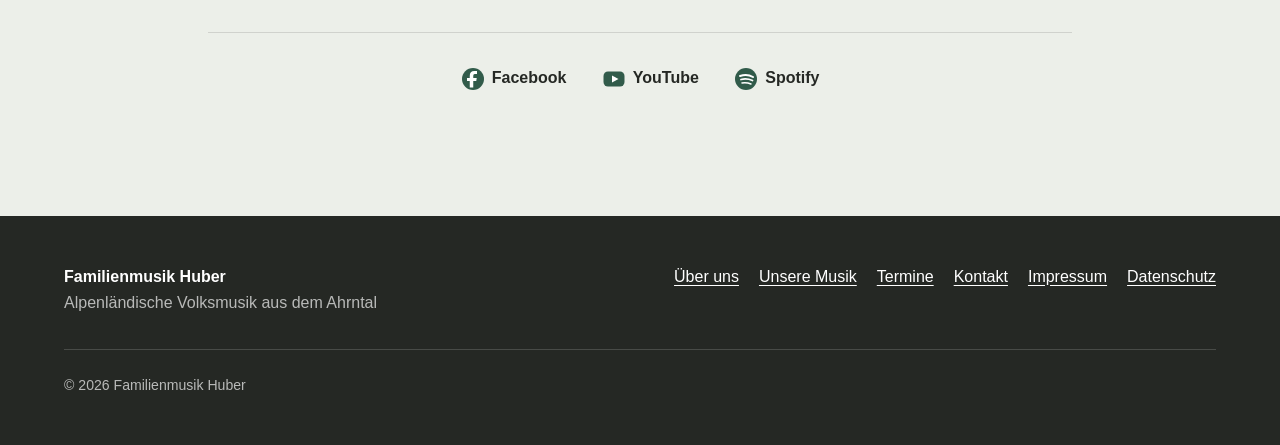
==== commit 1b932ba1: "Fotos austauschen" ====
--- a/index.html
+++ b/index.html
@@ -104,27 +104,14 @@
 
     <section id="about" class="content_section" aria-labelledby="about_title">
       <div class="section_visual">
-        <picture class="section_picture">
-        <source
-          type="image/avif"
-          srcset="assets/images/FM_doc-640.avif 640w, assets/images/FM_doc-1200.avif 1200w, assets/images/FM_doc-2000.avif 2000w, assets/images/FM_doc-3200.avif 3200w"
-          sizes="100vw"
-        >
-        <source
-          type="image/webp"
-          srcset="assets/images/FM_doc-640.webp 640w, assets/images/FM_doc-1200.webp 1200w, assets/images/FM_doc-2000.webp 2000w, assets/images/FM_doc-3200.webp 3200w"
-          sizes="100vw"
-        >
-        <img
-          src="assets/images/FM_doc-1200.jpg"
-          srcset="assets/images/FM_doc-640.jpg 640w, assets/images/FM_doc-1200.jpg 1200w, assets/images/FM_doc-2000.jpg 2000w, assets/images/FM_doc-3200.jpg 3200w"
-          sizes="100vw"
-          alt="Familienmusik Huber mit ihren Instrumenten in einem historischen Raum"
-          width="1200"
-          height="800"
-          loading="lazy"
-        >
-        </picture>
+        <div class="section_picture about_collage" aria-label="Porträts der sechs Mitglieder der Familienmusik Huber">
+          <div class="about_portrait about_portrait_andreas"><img src="images/FM_andreas.jpg" alt="Andreas Huber" width="1500" height="2000" loading="lazy"></div>
+          <div class="about_portrait about_portrait_leah"><img src="images/FM_leah.jpg" alt="Leah Huber" width="1500" height="2000" loading="lazy"></div>
+          <div class="about_portrait about_portrait_samuel"><img src="images/FM_samuel.jpg" alt="Samuel Huber" width="1500" height="2000" loading="lazy"></div>
+          <div class="about_portrait about_portrait_esther"><img src="images/FM_esther.jpg" alt="Esther Huber" width="1500" height="2000" loading="lazy"></div>
+          <div class="about_portrait about_portrait_elias"><img src="images/FM_elias.jpg" alt="Elias Huber" width="1500" height="2000" loading="lazy"></div>
+          <div class="about_portrait about_portrait_judith"><img src="images/FM_judith.jpg" alt="Judith Huber" width="1500" height="2000" loading="lazy"></div>
+        </div>
         <div class="section_visual_heading section_scroll_heading">
           <p class="eyebrow">Gemeinsam gewachsen</p>
           <h2 id="about_title">Über uns</h2>
@@ -149,25 +136,7 @@
     <section id="music" class="music_section" aria-labelledby="music_title">
       <div class="section_visual">
         <picture class="section_picture section_picture_square">
-        <source
-          type="image/avif"
-          srcset="assets/images/FM_luch-640.avif 640w, assets/images/FM_luch-1200.avif 1200w, assets/images/FM_luch-2000.avif 2000w, assets/images/FM_luch-3000.avif 3000w"
-          sizes="100vw"
-        >
-        <source
-          type="image/webp"
-          srcset="assets/images/FM_luch-640.webp 640w, assets/images/FM_luch-1200.webp 1200w, assets/images/FM_luch-2000.webp 2000w, assets/images/FM_luch-3000.webp 3000w"
-          sizes="100vw"
-        >
-        <img
-          src="assets/images/FM_luch-1200.jpg"
-          srcset="assets/images/FM_luch-640.jpg 640w, assets/images/FM_luch-1200.jpg 1200w, assets/images/FM_luch-2000.jpg 2000w, assets/images/FM_luch-3000.jpg 3000w"
-          sizes="100vw"
-          alt="Familienmusik Huber in Tracht mit ihren Instrumenten vor einer Berglandschaft"
-          width="1200"
-          height="1200"
-          loading="lazy"
-        >
+        <img src="images/FM_geige.jpg" alt="Mitglied der Familienmusik Huber mit Geige" width="1500" height="2000" loading="lazy">
         </picture>
         <div class="section_visual_heading section_scroll_heading">
           <p class="eyebrow">Zum Anhören</p>
@@ -248,9 +217,7 @@
     <section id="dates" class="content_section" aria-labelledby="dates_title">
       <div class="section_visual">
         <picture class="section_picture">
-        <source type="image/avif" srcset="assets/images/FM_joh-640.avif 640w, assets/images/FM_joh-1200.avif 1200w, assets/images/FM_joh-2000.avif 2000w, assets/images/FM_joh-3200.avif 3200w" sizes="100vw">
-        <source type="image/webp" srcset="assets/images/FM_joh-640.webp 640w, assets/images/FM_joh-1200.webp 1200w, assets/images/FM_joh-2000.webp 2000w, assets/images/FM_joh-3200.webp 3200w" sizes="100vw">
-        <img src="assets/images/FM_joh-1200.jpg" srcset="assets/images/FM_joh-640.jpg 640w, assets/images/FM_joh-1200.jpg 1200w, assets/images/FM_joh-2000.jpg 2000w, assets/images/FM_joh-3200.jpg 3200w" sizes="100vw" alt="Familienmusik Huber in Tracht mit ihren Instrumenten vor einer Holzwand" width="1200" height="1200" loading="lazy">
+        <img src="images/FM_trocht.jpg" alt="Familienmusik Huber in Tracht mit ihren Instrumenten" width="2000" height="1500" loading="lazy">
         </picture>
         <div class="section_visual_heading section_scroll_heading">
           <p class="eyebrow">Live erleben</p>
@@ -275,9 +242,7 @@
     <section id="contact" class="content_section" aria-labelledby="contact_title">
       <div class="section_visual">
         <picture class="section_picture">
-        <source type="image/avif" srcset="assets/images/FM_franz-640.avif 640w, assets/images/FM_franz-1200.avif 1200w, assets/images/FM_franz-2000.avif 2000w, assets/images/FM_franz-3200.avif 3200w" sizes="100vw">
-        <source type="image/webp" srcset="assets/images/FM_franz-640.webp 640w, assets/images/FM_franz-1200.webp 1200w, assets/images/FM_franz-2000.webp 2000w, assets/images/FM_franz-3200.webp 3200w" sizes="100vw">
-        <img src="assets/images/FM_franz-1200.jpg" srcset="assets/images/FM_franz-640.jpg 640w, assets/images/FM_franz-1200.jpg 1200w, assets/images/FM_franz-2000.jpg 2000w, assets/images/FM_franz-3200.jpg 3200w" sizes="100vw" alt="Familienmusik Huber gemeinsam in Tracht im Wald" width="1200" height="800" loading="lazy">
+        <img src="images/FM_tutti.jpg" alt="Familienmusik Huber gemeinsam in Tracht" width="2000" height="1500" loading="lazy">
         </picture>
         <div class="section_visual_heading section_scroll_heading">
           <p class="eyebrow">Wir freuen uns, von Ihnen zu hören</p>
--- a/styles/style_general.css
+++ b/styles/style_general.css
@@ -456,8 +456,144 @@
     object-position: center;
 }
 
+.about_collage {
+    display: grid;
+    grid-template-columns: repeat(3, minmax(0, 1fr));
+    grid-template-rows: repeat(2, minmax(0, 1fr));
+}
+
+.about_portrait {
+    position: relative;
+    min-width: 0;
+    min-height: 0;
+    overflow: hidden;
+}
+
+.about_collage .about_portrait img {
+    position: absolute;
+    top: calc(50% + var(--portrait-y));
+    left: calc(50% + var(--portrait-x));
+    width: calc(100% * var(--portrait-zoom));
+    height: auto;
+    max-width: none;
+    object-fit: initial;
+    transform: translate(-50%, -50%);
+}
+
+/*
+ * Bildausschnitte im breiten 3x2-Raster:
+ * zoom: 1 = Originalbreite der Rasterzelle, größere Werte zoomen hinein.
+ * x: positive Werte verschieben das Bild nach rechts, negative nach links.
+ * y: positive Werte verschieben das Bild nach unten, negative nach oben.
+ */
+.about_portrait_andreas {
+    --portrait-zoom: 1.5;
+    --portrait-x: -5%;
+    --portrait-y: 40%;
+}
+
+.about_portrait_leah {
+    --portrait-zoom: 1.55;
+    --portrait-x: -10%;
+    --portrait-y: 45%;
+}
+
+.about_portrait_samuel {
+    --portrait-zoom: 1;
+    --portrait-x: 0%;
+    --portrait-y: 15%;
+}
+
+.about_portrait_esther {
+    --portrait-zoom: 1.15;
+    --portrait-x: 0%;
+    --portrait-y: 30%;
+}
+
+.about_portrait_elias {
+    --portrait-zoom: 1.4;
+    --portrait-x: 0%;
+    --portrait-y: 40%;
+}
+
+.about_portrait_judith {
+    --portrait-zoom: 1;
+    --portrait-x: 0%;
+    --portrait-y: 15%;
+}
+
+@media (orientation: portrait) {
+    #about .section_visual {
+        min-height: 150vw;
+    }
+
+    .about_collage {
+        grid-template-columns: repeat(2, minmax(0, 1fr));
+        grid-template-rows: repeat(3, minmax(0, 1fr));
+    }
+
+    /* Separate Bildausschnitte und Reihenfolge im schmalen 2x3-Raster. */
+    .about_portrait_andreas {
+        --portrait-zoom: 1.9;
+        --portrait-x: -5%;
+        --portrait-y: 60%;
+        order: 1;
+    }
+
+    .about_portrait_leah {
+        --portrait-zoom: 1.95;
+        --portrait-x: -5%;
+        --portrait-y: 60%;
+        order: 2;
+    }
+
+    .about_portrait_esther {
+        --portrait-zoom: 1.4;
+        --portrait-x: 0%;
+        --portrait-y: 40%;
+        order: 3;
+    }
+
+    .about_portrait_samuel {
+        --portrait-zoom: 1.4;
+        --portrait-x: 0%;
+        --portrait-y: 30%;
+        order: 4;
+    }
+
+    .about_portrait_elias {
+        --portrait-zoom: 1.9;
+        --portrait-x: 0%;
+        --portrait-y: 55%;
+        order: 5;
+    }
+
+    .about_portrait_judith {
+        --portrait-zoom: 1.4;
+        --portrait-x: 0%;
+        --portrait-y: 25%;
+        order: 6;
+    }
+}
+
 .section_picture_square img {
     object-position: center 62%;
+}
+
+@media (orientation: landscape) {
+    #music .section_picture img {
+        object-position: center 25%;
+    }
+}
+
+@media (orientation: portrait) {
+    #music .section_picture img {
+        object-position: center 55%;
+    }
+
+    #contact .section_picture img {
+        transform: scale(1.2);
+    }
 }
 
 #dates .section_picture img {
@@ -1310,17 +1446,12 @@
         min-height: 105vw;
     }
 
-    #about .section_visual,
     #contact .section_visual {
         min-height: 95vw;
     }
 
     #dates .section_visual {
         min-height: 85vw;
-    }
-
-    #about .section_picture img {
-        object-position: 30% center;
     }
 
     #dates .section_picture img {
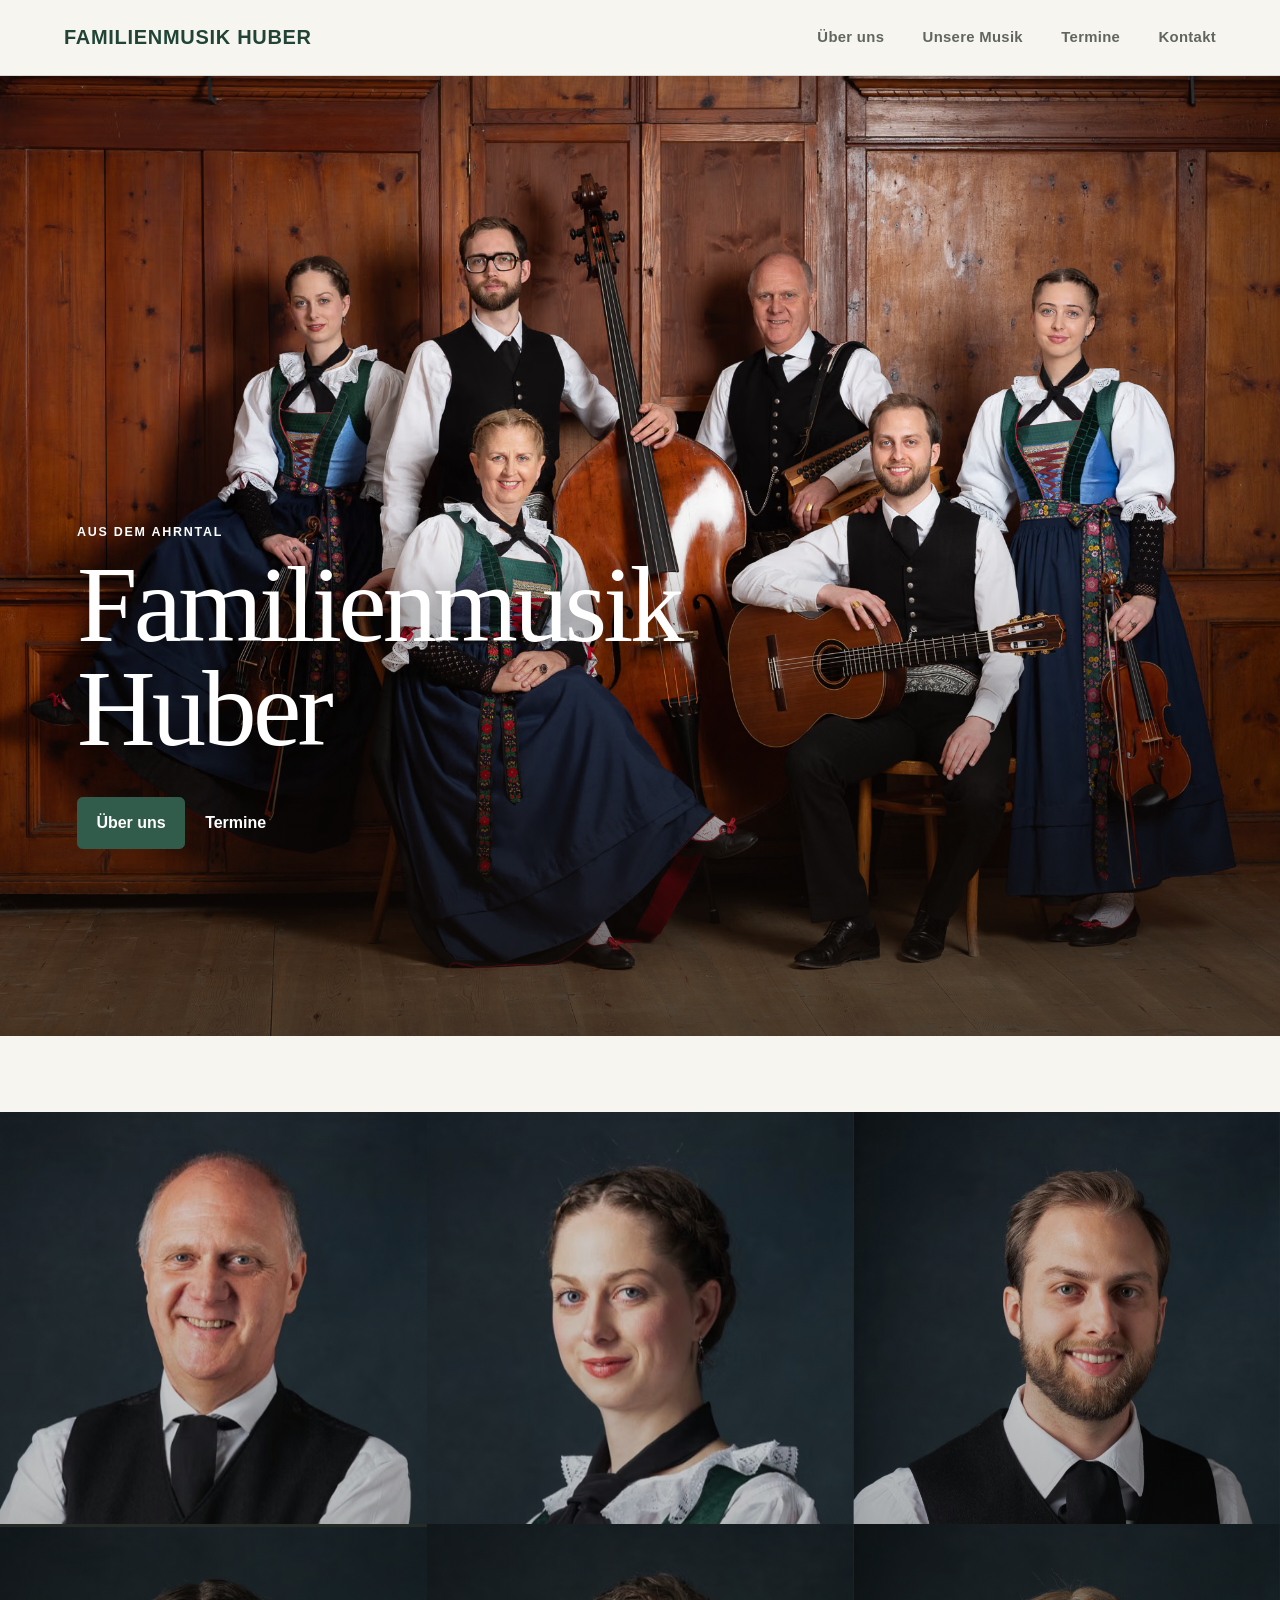
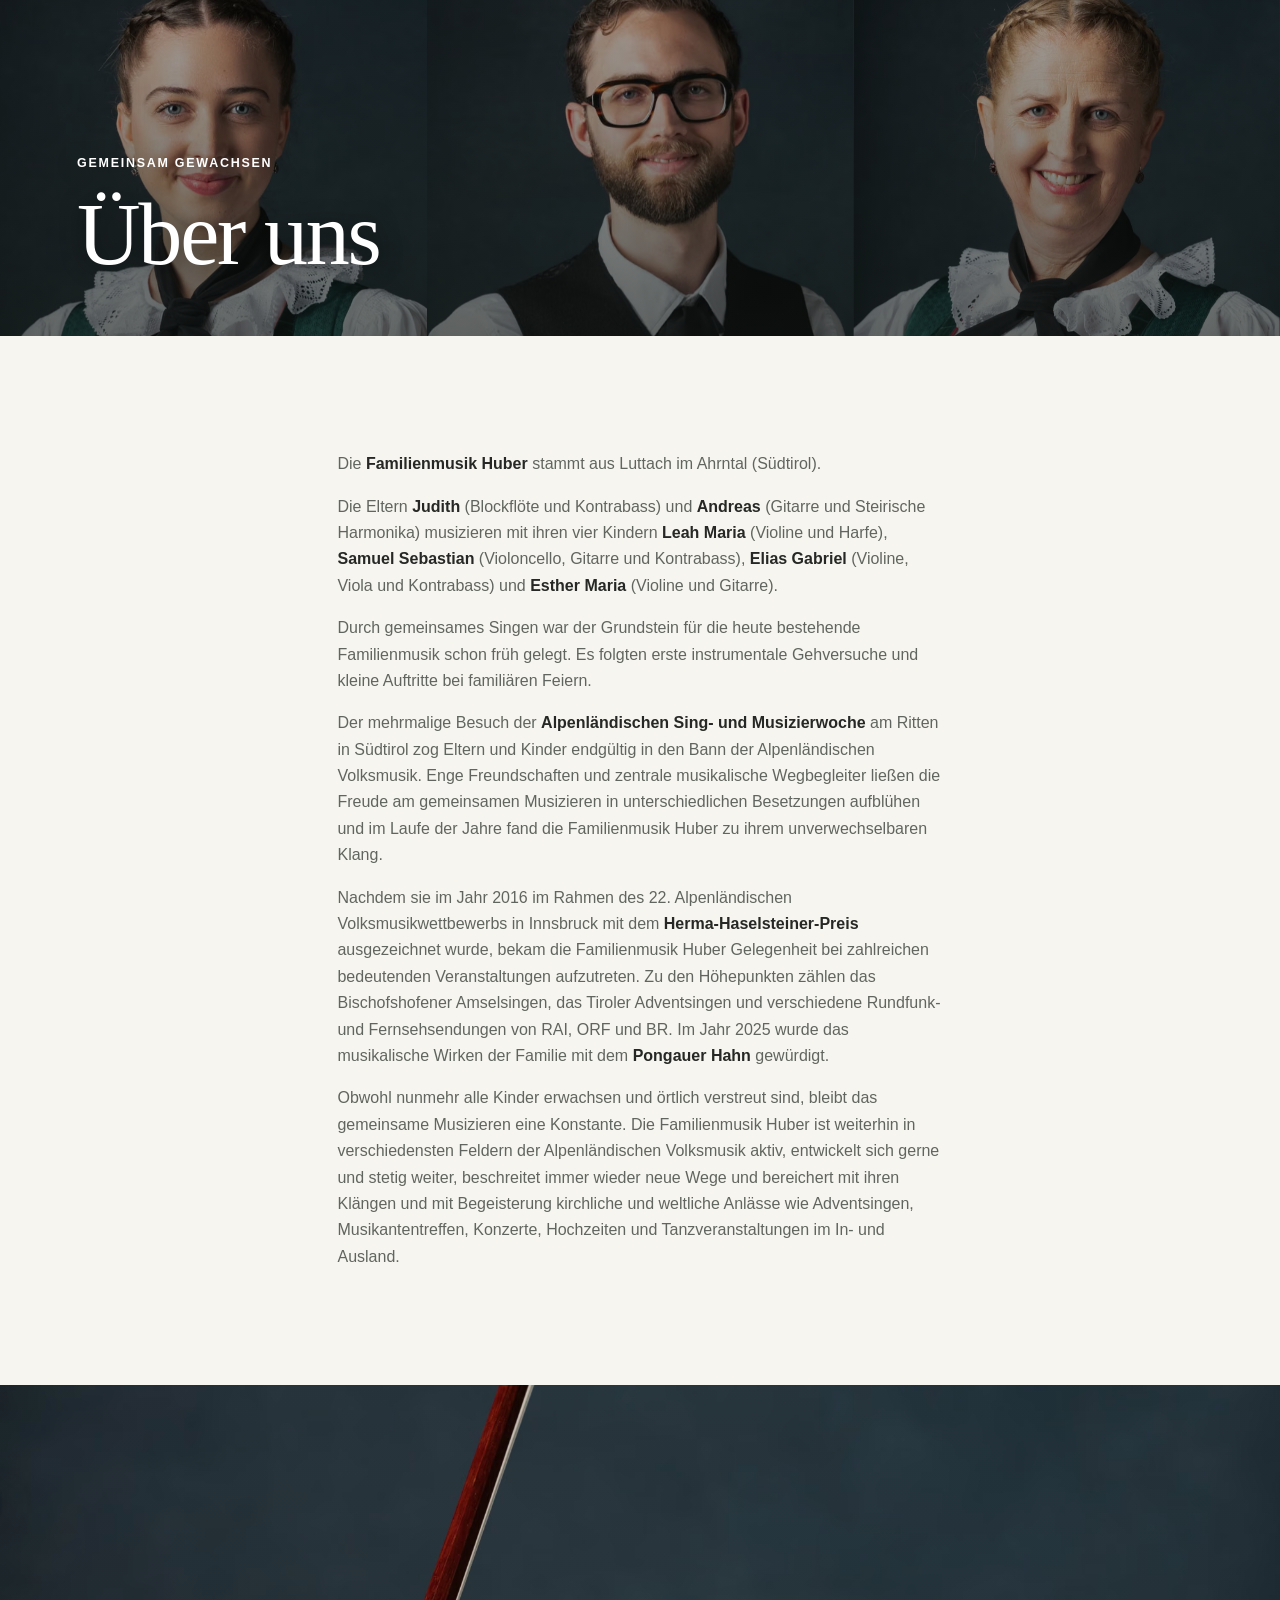
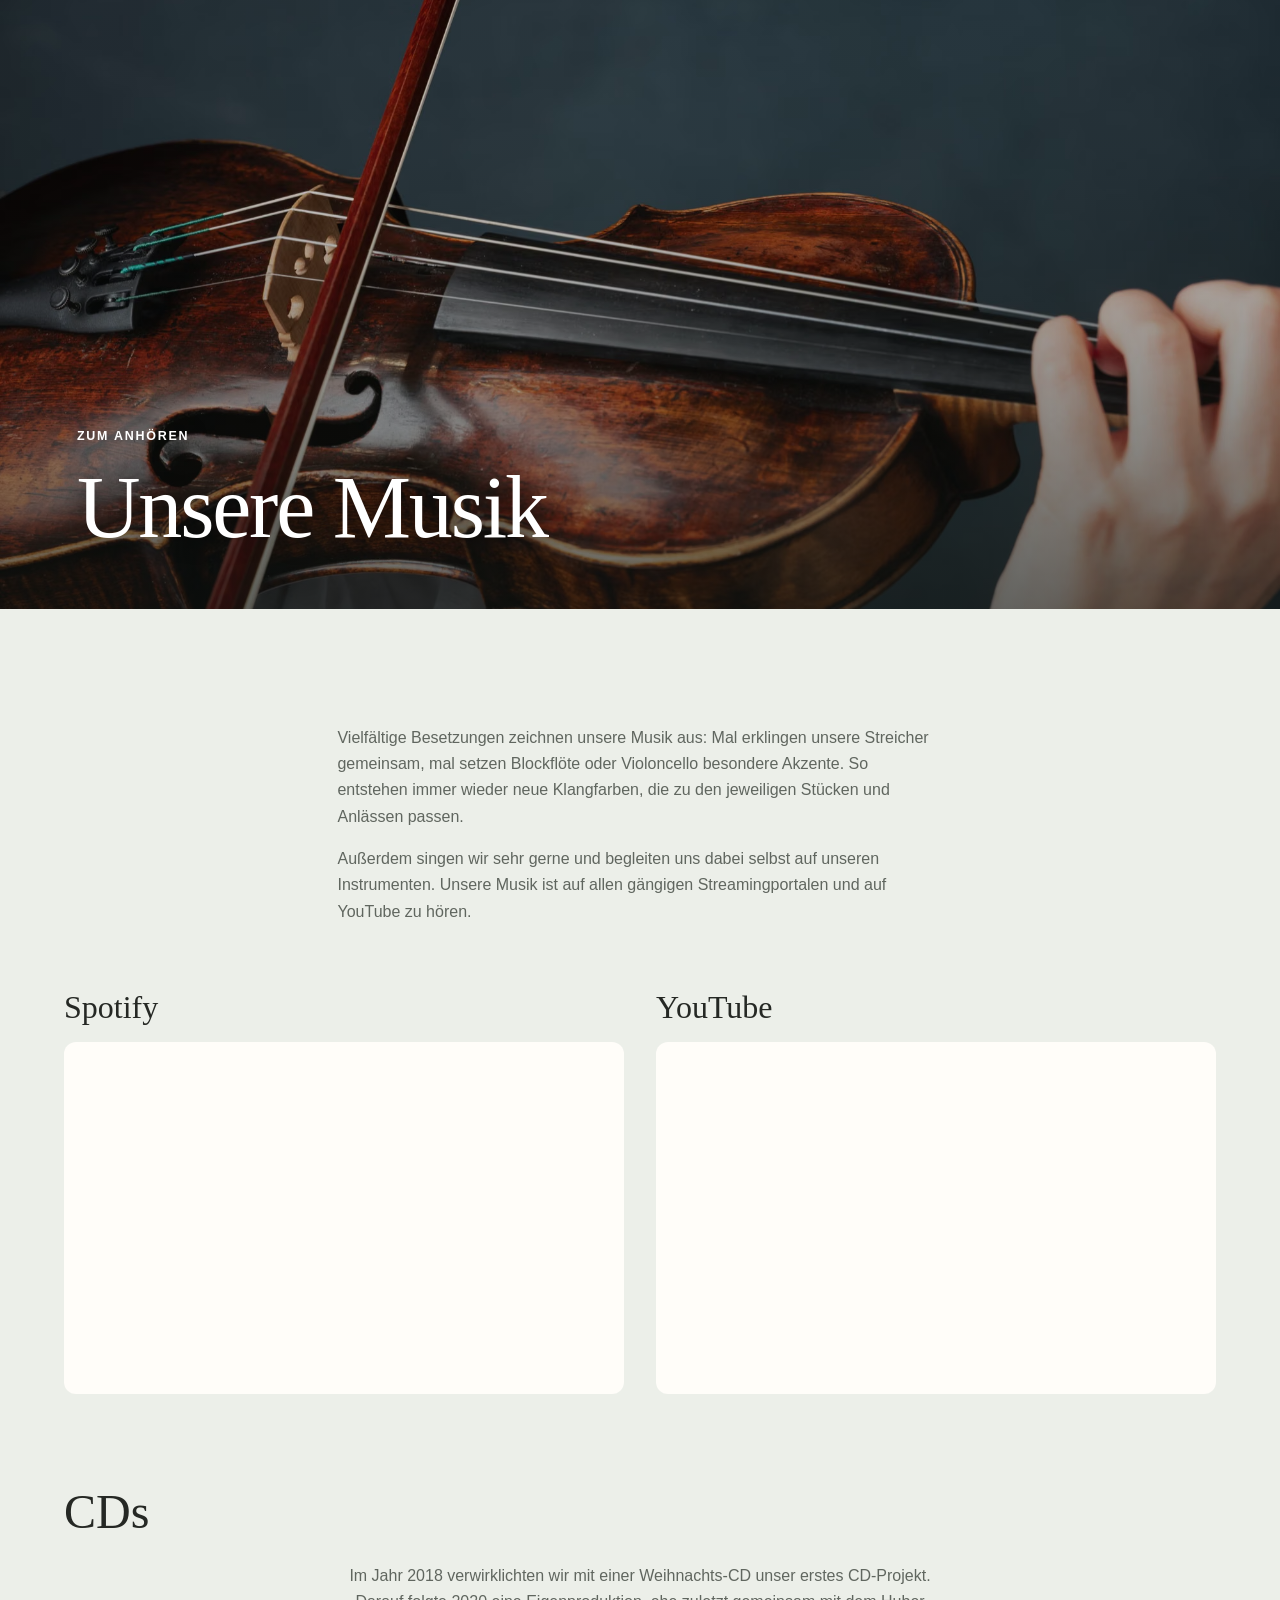
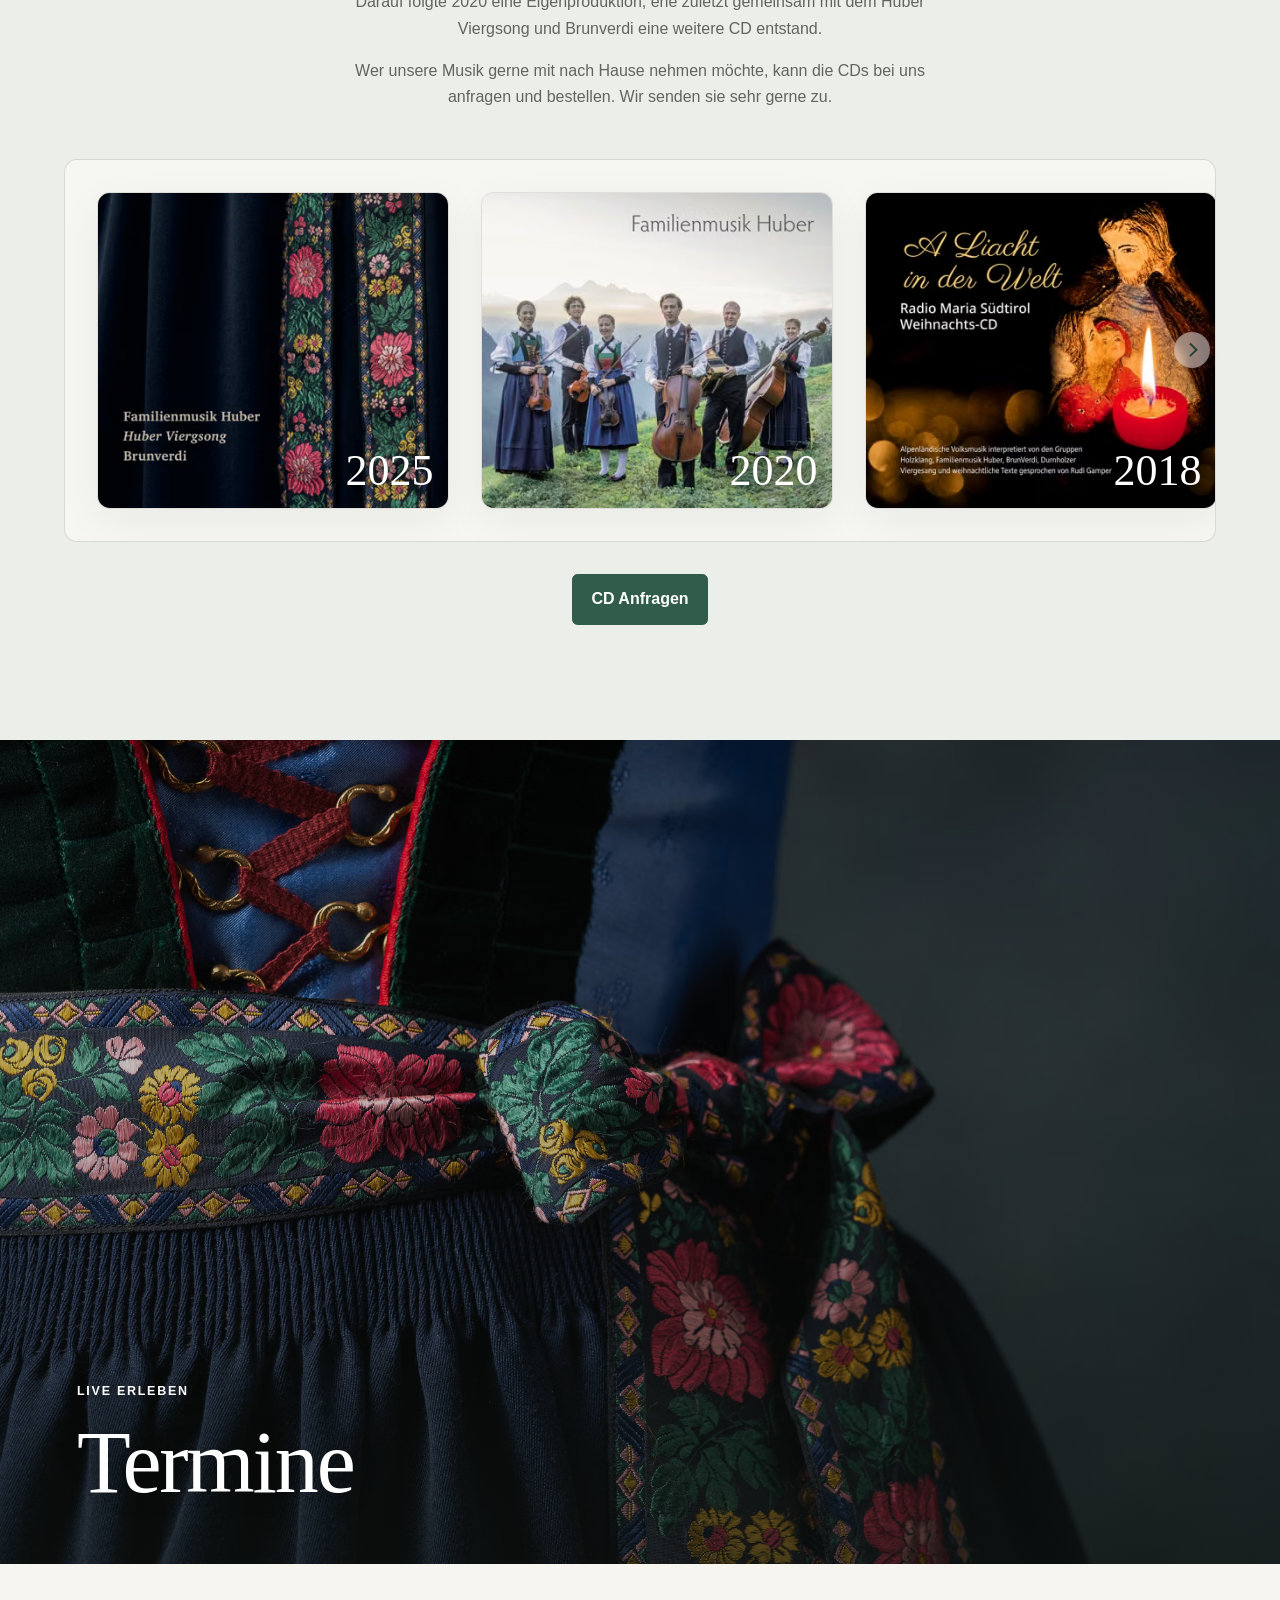
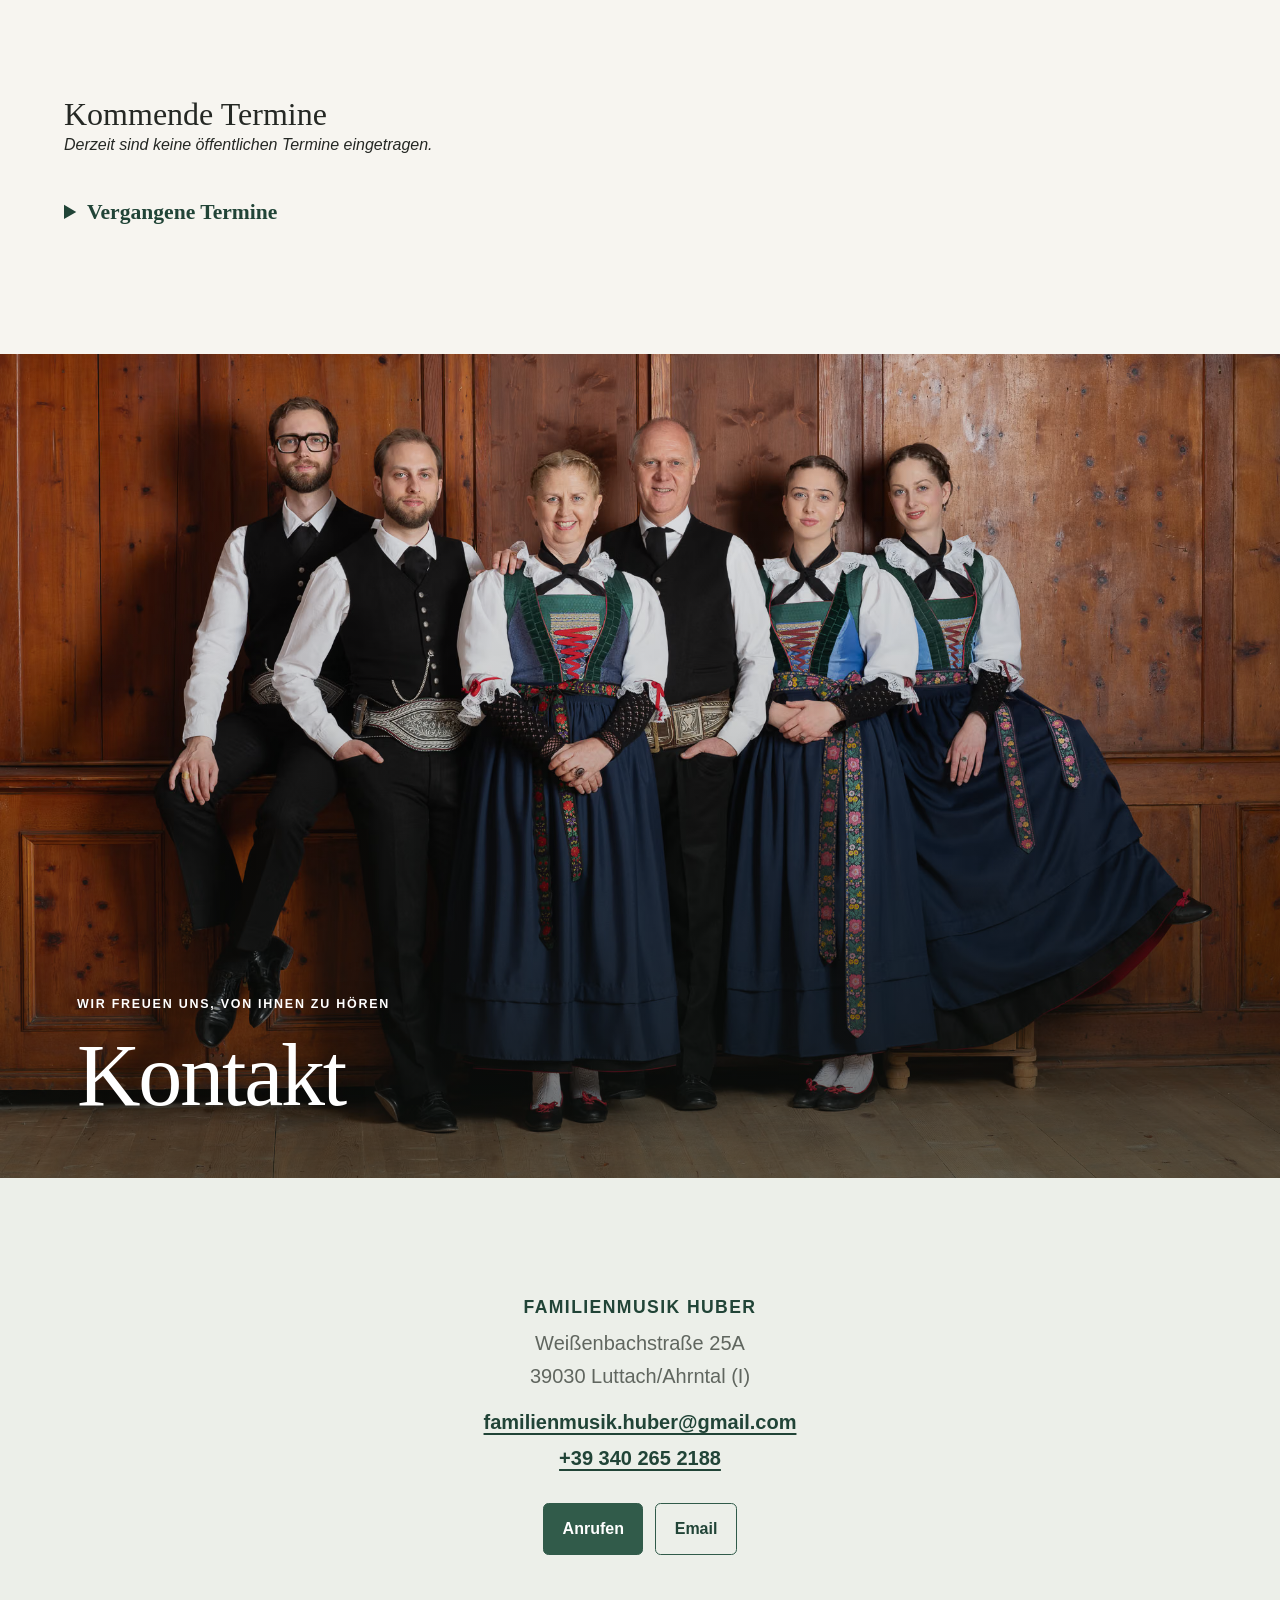
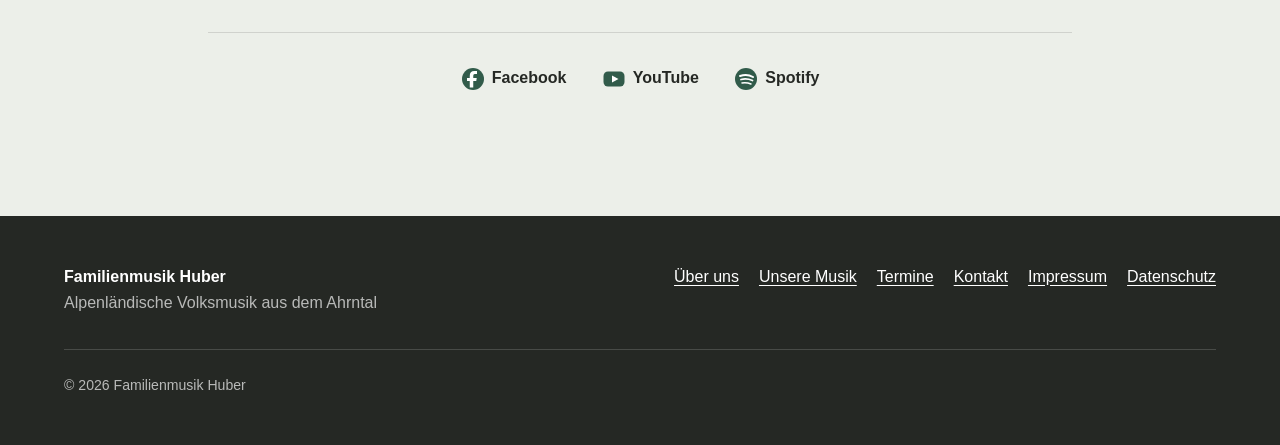
==== commit e4ff6ec9: "Bildoptimierung Dateigröße" ====
--- a/index.html
+++ b/index.html
@@ -86,6 +86,7 @@
           alt="Die sechs Mitglieder der Familienmusik Huber in Tracht mit ihren Instrumenten vor einer Holzwand"
           width="2000"
           height="1500"
+          decoding="async"
           fetchpriority="high"
         >
       </picture>
@@ -105,12 +106,12 @@
     <section id="about" class="content_section" aria-labelledby="about_title">
       <div class="section_visual">
         <div class="section_picture about_collage" aria-label="Porträts der sechs Mitglieder der Familienmusik Huber">
-          <div class="about_portrait about_portrait_andreas"><img src="images/FM_andreas.jpg" alt="Andreas Huber" width="1500" height="2000" loading="lazy"></div>
-          <div class="about_portrait about_portrait_leah"><img src="images/FM_leah.jpg" alt="Leah Huber" width="1500" height="2000" loading="lazy"></div>
-          <div class="about_portrait about_portrait_samuel"><img src="images/FM_samuel.jpg" alt="Samuel Huber" width="1500" height="2000" loading="lazy"></div>
-          <div class="about_portrait about_portrait_esther"><img src="images/FM_esther.jpg" alt="Esther Huber" width="1500" height="2000" loading="lazy"></div>
-          <div class="about_portrait about_portrait_elias"><img src="images/FM_elias.jpg" alt="Elias Huber" width="1500" height="2000" loading="lazy"></div>
-          <div class="about_portrait about_portrait_judith"><img src="images/FM_judith.jpg" alt="Judith Huber" width="1500" height="2000" loading="lazy"></div>
+          <div class="about_portrait about_portrait_andreas"><picture><source type="image/avif" srcset="assets/images/FM_andreas-400.avif 400w, assets/images/FM_andreas-800.avif 800w" sizes="(orientation: portrait) 100vw, 52vw"><source type="image/webp" srcset="assets/images/FM_andreas-400.webp 400w, assets/images/FM_andreas-800.webp 800w" sizes="(orientation: portrait) 100vw, 52vw"><img src="assets/images/FM_andreas-800.jpg" srcset="assets/images/FM_andreas-400.jpg 400w, assets/images/FM_andreas-800.jpg 800w" sizes="(orientation: portrait) 100vw, 52vw" alt="Andreas Huber" width="800" height="1066" loading="lazy" decoding="async"></picture></div>
+          <div class="about_portrait about_portrait_leah"><picture><source type="image/avif" srcset="assets/images/FM_leah-400.avif 400w, assets/images/FM_leah-800.avif 800w" sizes="(orientation: portrait) 100vw, 52vw"><source type="image/webp" srcset="assets/images/FM_leah-400.webp 400w, assets/images/FM_leah-800.webp 800w" sizes="(orientation: portrait) 100vw, 52vw"><img src="assets/images/FM_leah-800.jpg" srcset="assets/images/FM_leah-400.jpg 400w, assets/images/FM_leah-800.jpg 800w" sizes="(orientation: portrait) 100vw, 52vw" alt="Leah Huber" width="800" height="1066" loading="lazy" decoding="async"></picture></div>
+          <div class="about_portrait about_portrait_samuel"><picture><source type="image/avif" srcset="assets/images/FM_samuel-400.avif 400w, assets/images/FM_samuel-800.avif 800w" sizes="(orientation: portrait) 100vw, 52vw"><source type="image/webp" srcset="assets/images/FM_samuel-400.webp 400w, assets/images/FM_samuel-800.webp 800w" sizes="(orientation: portrait) 100vw, 52vw"><img src="assets/images/FM_samuel-800.jpg" srcset="assets/images/FM_samuel-400.jpg 400w, assets/images/FM_samuel-800.jpg 800w" sizes="(orientation: portrait) 100vw, 52vw" alt="Samuel Huber" width="800" height="1066" loading="lazy" decoding="async"></picture></div>
+          <div class="about_portrait about_portrait_esther"><picture><source type="image/avif" srcset="assets/images/FM_esther-400.avif 400w, assets/images/FM_esther-800.avif 800w" sizes="(orientation: portrait) 100vw, 52vw"><source type="image/webp" srcset="assets/images/FM_esther-400.webp 400w, assets/images/FM_esther-800.webp 800w" sizes="(orientation: portrait) 100vw, 52vw"><img src="assets/images/FM_esther-800.jpg" srcset="assets/images/FM_esther-400.jpg 400w, assets/images/FM_esther-800.jpg 800w" sizes="(orientation: portrait) 100vw, 52vw" alt="Esther Huber" width="800" height="1066" loading="lazy" decoding="async"></picture></div>
+          <div class="about_portrait about_portrait_elias"><picture><source type="image/avif" srcset="assets/images/FM_elias-400.avif 400w, assets/images/FM_elias-800.avif 800w" sizes="(orientation: portrait) 100vw, 52vw"><source type="image/webp" srcset="assets/images/FM_elias-400.webp 400w, assets/images/FM_elias-800.webp 800w" sizes="(orientation: portrait) 100vw, 52vw"><img src="assets/images/FM_elias-800.jpg" srcset="assets/images/FM_elias-400.jpg 400w, assets/images/FM_elias-800.jpg 800w" sizes="(orientation: portrait) 100vw, 52vw" alt="Elias Huber" width="800" height="1066" loading="lazy" decoding="async"></picture></div>
+          <div class="about_portrait about_portrait_judith"><picture><source type="image/avif" srcset="assets/images/FM_judith-400.avif 400w, assets/images/FM_judith-800.avif 800w" sizes="(orientation: portrait) 100vw, 52vw"><source type="image/webp" srcset="assets/images/FM_judith-400.webp 400w, assets/images/FM_judith-800.webp 800w" sizes="(orientation: portrait) 100vw, 52vw"><img src="assets/images/FM_judith-800.jpg" srcset="assets/images/FM_judith-400.jpg 400w, assets/images/FM_judith-800.jpg 800w" sizes="(orientation: portrait) 100vw, 52vw" alt="Judith Huber" width="800" height="1066" loading="lazy" decoding="async"></picture></div>
         </div>
         <div class="section_visual_heading section_scroll_heading">
           <p class="eyebrow">Gemeinsam gewachsen</p>
@@ -136,7 +137,9 @@
     <section id="music" class="music_section" aria-labelledby="music_title">
       <div class="section_visual">
         <picture class="section_picture section_picture_square">
-        <img src="images/FM_geige.jpg" alt="Mitglied der Familienmusik Huber mit Geige" width="1500" height="2000" loading="lazy">
+          <source type="image/avif" srcset="assets/images/FM_geige-640.avif 640w, assets/images/FM_geige-1200.avif 1200w, assets/images/FM_geige-2000.avif 2000w" sizes="100vw">
+          <source type="image/webp" srcset="assets/images/FM_geige-640.webp 640w, assets/images/FM_geige-1200.webp 1200w, assets/images/FM_geige-2000.webp 2000w" sizes="100vw">
+          <img src="assets/images/FM_geige-2000.jpg" srcset="assets/images/FM_geige-640.jpg 640w, assets/images/FM_geige-1200.jpg 1200w, assets/images/FM_geige-2000.jpg 2000w" sizes="100vw" alt="Mitglied der Familienmusik Huber mit Geige" width="2000" height="2666" loading="lazy" decoding="async">
         </picture>
         <div class="section_visual_heading section_scroll_heading">
           <p class="eyebrow">Zum Anhören</p>
@@ -186,21 +189,21 @@
             <div class="music_grid" aria-labelledby="cds_title">
               <article class="album_card">
                 <div class="album_cover">
-                  <img src="images/CD_25.png" alt="CD-Cover Familienmusik Huber – Huber Viergsong – Brunverdi" width="1990" height="1791" loading="lazy">
+                  <picture><source type="image/avif" srcset="assets/images/CD_25-400.avif 400w, assets/images/CD_25-800.avif 800w" sizes="(min-width: 50rem) 22rem, 82vw"><source type="image/webp" srcset="assets/images/CD_25-400.webp 400w, assets/images/CD_25-800.webp 800w" sizes="(min-width: 50rem) 22rem, 82vw"><img src="assets/images/CD_25-800.png" srcset="assets/images/CD_25-400.png 400w, assets/images/CD_25-800.png 800w" sizes="(min-width: 50rem) 22rem, 82vw" alt="CD-Cover Familienmusik Huber – Huber Viergsong – Brunverdi" width="800" height="720" loading="lazy" decoding="async"></picture>
                   <h3 class="album_cover_year">2025</h3>
                 </div>
               </article>
 
               <article class="album_card">
                 <div class="album_cover">
-                  <img src="images/CD_20.jpeg" alt="CD-Cover Familienmusik Huber" width="1910" height="1719" loading="lazy">
+                  <picture><source type="image/avif" srcset="assets/images/CD_20-400.avif 400w, assets/images/CD_20-800.avif 800w" sizes="(min-width: 50rem) 22rem, 82vw"><source type="image/webp" srcset="assets/images/CD_20-400.webp 400w, assets/images/CD_20-800.webp 800w" sizes="(min-width: 50rem) 22rem, 82vw"><img src="assets/images/CD_20-800.jpg" srcset="assets/images/CD_20-400.jpg 400w, assets/images/CD_20-800.jpg 800w" sizes="(min-width: 50rem) 22rem, 82vw" alt="CD-Cover Familienmusik Huber" width="800" height="720" loading="lazy" decoding="async"></picture>
                   <h3 class="album_cover_year">2020</h3>
                 </div>
               </article>
 
               <article class="album_card">
                 <div class="album_cover">
-                  <img src="images/CD_19_w_focus.png" alt="CD-Cover Familienmusik Huber" width="1180" height="1062" loading="lazy">
+                  <picture><source type="image/avif" srcset="assets/images/CD_19-400.avif 400w, assets/images/CD_19-800.avif 800w" sizes="(min-width: 50rem) 22rem, 82vw"><source type="image/webp" srcset="assets/images/CD_19-400.webp 400w, assets/images/CD_19-800.webp 800w" sizes="(min-width: 50rem) 22rem, 82vw"><img src="assets/images/CD_19-800.jpg" srcset="assets/images/CD_19-400.jpg 400w, assets/images/CD_19-800.jpg 800w" sizes="(min-width: 50rem) 22rem, 82vw" alt="CD-Cover Familienmusik Huber" width="800" height="720" loading="lazy" decoding="async"></picture>
                   <h3 class="album_cover_year">2018</h3>
                 </div>
               </article>
@@ -217,7 +220,9 @@
     <section id="dates" class="content_section" aria-labelledby="dates_title">
       <div class="section_visual">
         <picture class="section_picture">
-        <img src="images/FM_trocht.jpg" alt="Familienmusik Huber in Tracht mit ihren Instrumenten" width="2000" height="1500" loading="lazy">
+          <source type="image/avif" srcset="assets/images/FM_trocht-640.avif 640w, assets/images/FM_trocht-1200.avif 1200w, assets/images/FM_trocht-2000.avif 2000w" sizes="100vw">
+          <source type="image/webp" srcset="assets/images/FM_trocht-640.webp 640w, assets/images/FM_trocht-1200.webp 1200w, assets/images/FM_trocht-2000.webp 2000w" sizes="100vw">
+          <img src="assets/images/FM_trocht-2000.jpg" srcset="assets/images/FM_trocht-640.jpg 640w, assets/images/FM_trocht-1200.jpg 1200w, assets/images/FM_trocht-2000.jpg 2000w" sizes="100vw" alt="Familienmusik Huber in Tracht mit ihren Instrumenten" width="2000" height="1500" loading="lazy" decoding="async">
         </picture>
         <div class="section_visual_heading section_scroll_heading">
           <p class="eyebrow">Live erleben</p>
@@ -242,7 +247,9 @@
     <section id="contact" class="content_section" aria-labelledby="contact_title">
       <div class="section_visual">
         <picture class="section_picture">
-        <img src="images/FM_tutti.jpg" alt="Familienmusik Huber gemeinsam in Tracht" width="2000" height="1500" loading="lazy">
+          <source type="image/avif" srcset="assets/images/FM_tutti-640.avif 640w, assets/images/FM_tutti-1200.avif 1200w, assets/images/FM_tutti-2000.avif 2000w" sizes="100vw">
+          <source type="image/webp" srcset="assets/images/FM_tutti-640.webp 640w, assets/images/FM_tutti-1200.webp 1200w, assets/images/FM_tutti-2000.webp 2000w" sizes="100vw">
+          <img src="assets/images/FM_tutti-2000.jpg" srcset="assets/images/FM_tutti-640.jpg 640w, assets/images/FM_tutti-1200.jpg 1200w, assets/images/FM_tutti-2000.jpg 2000w" sizes="100vw" alt="Familienmusik Huber gemeinsam in Tracht" width="2000" height="1500" loading="lazy" decoding="async">
         </picture>
         <div class="section_visual_heading section_scroll_heading">
           <p class="eyebrow">Wir freuen uns, von Ihnen zu hören</p>
--- a/styles/style_general.css
+++ b/styles/style_general.css
@@ -467,6 +467,13 @@
     min-width: 0;
     min-height: 0;
     overflow: hidden;
+}
+
+.about_portrait picture,
+.album_cover picture {
+    display: block;
+    width: 100%;
+    height: 100%;
 }
 
 .about_collage .about_portrait img {
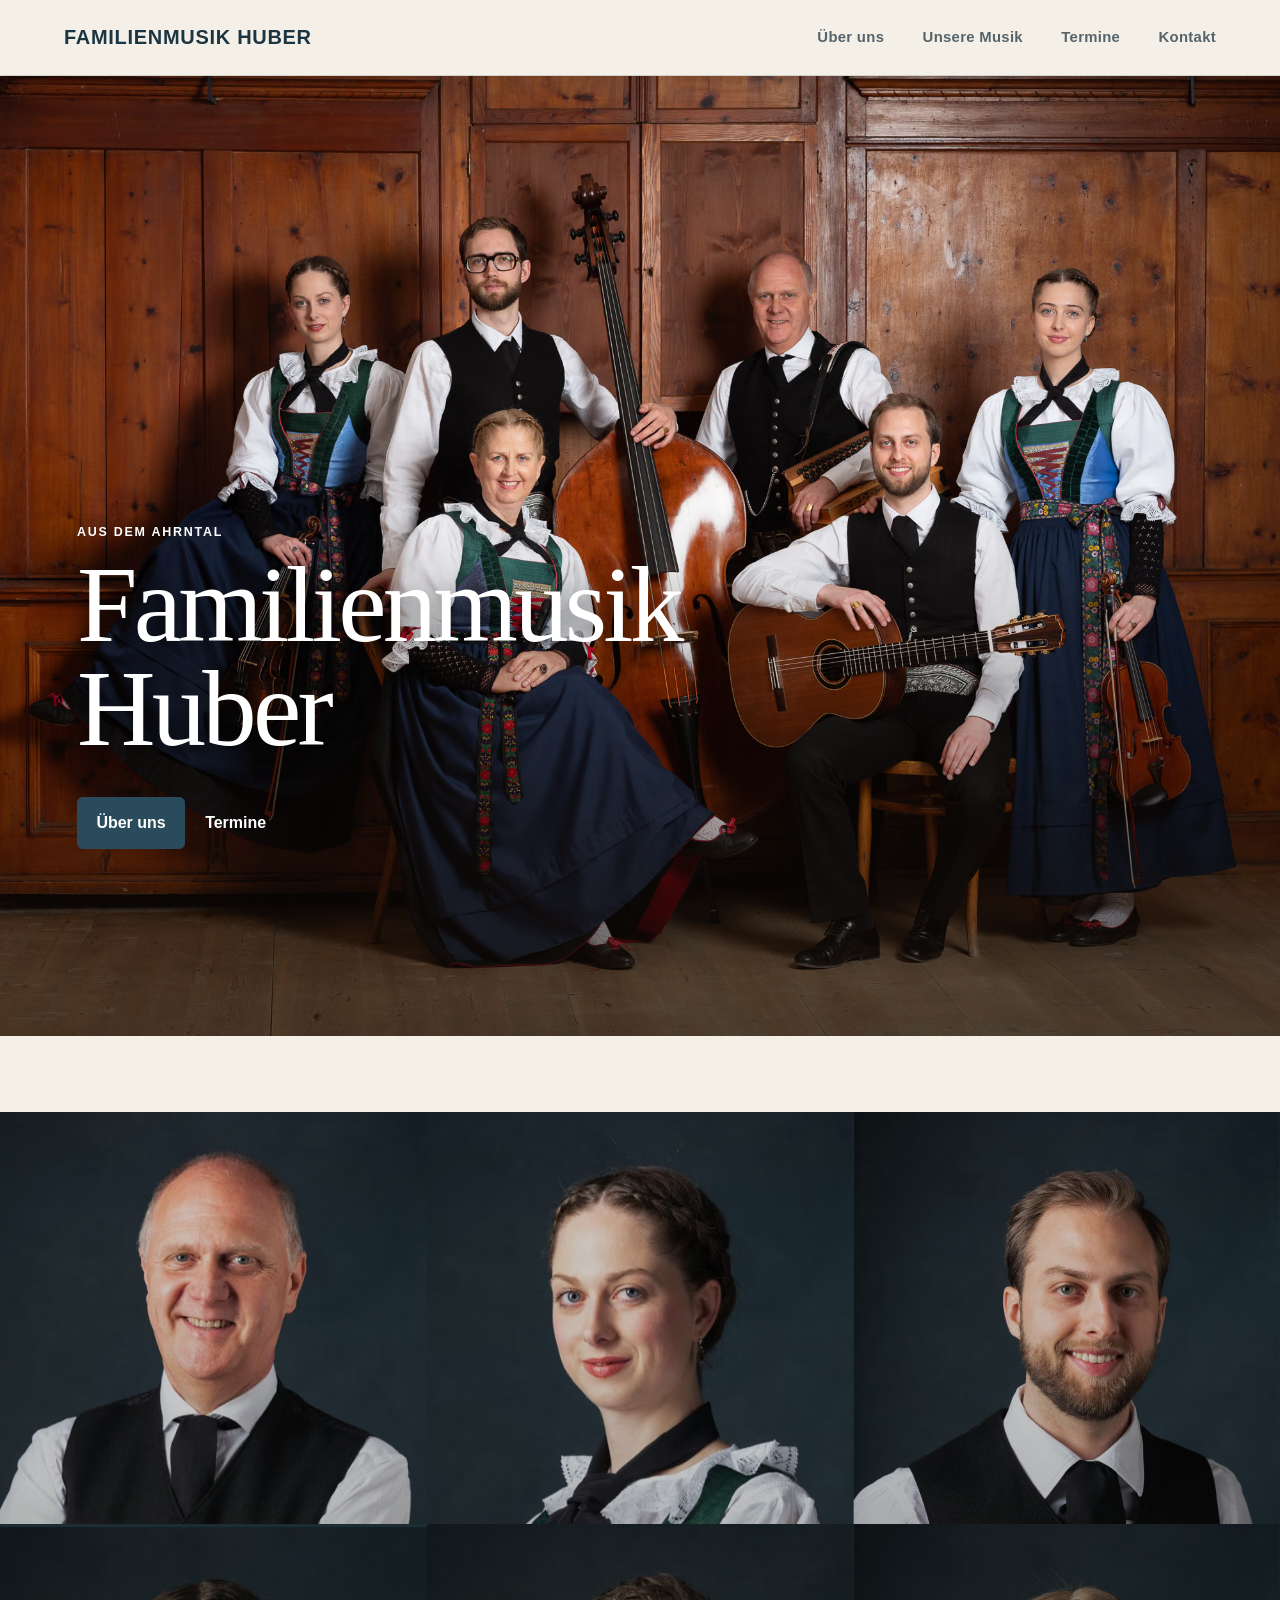
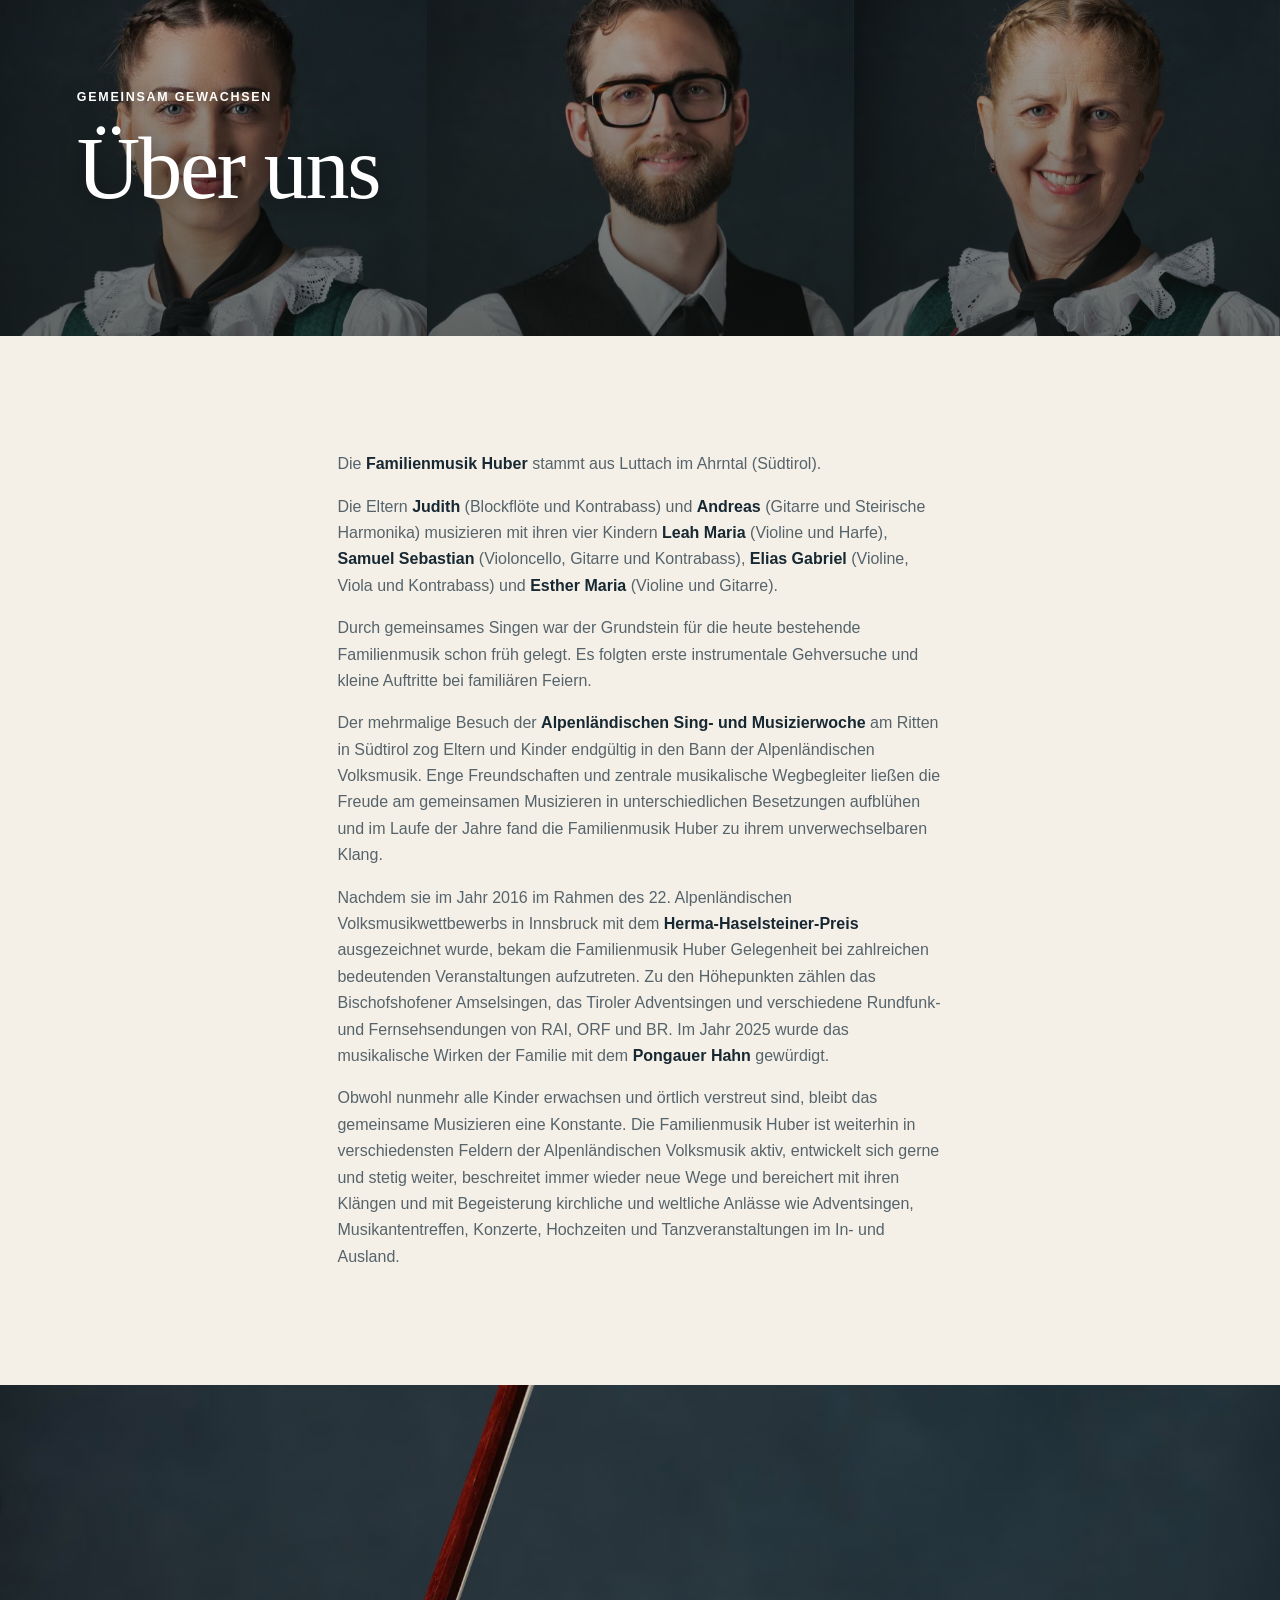
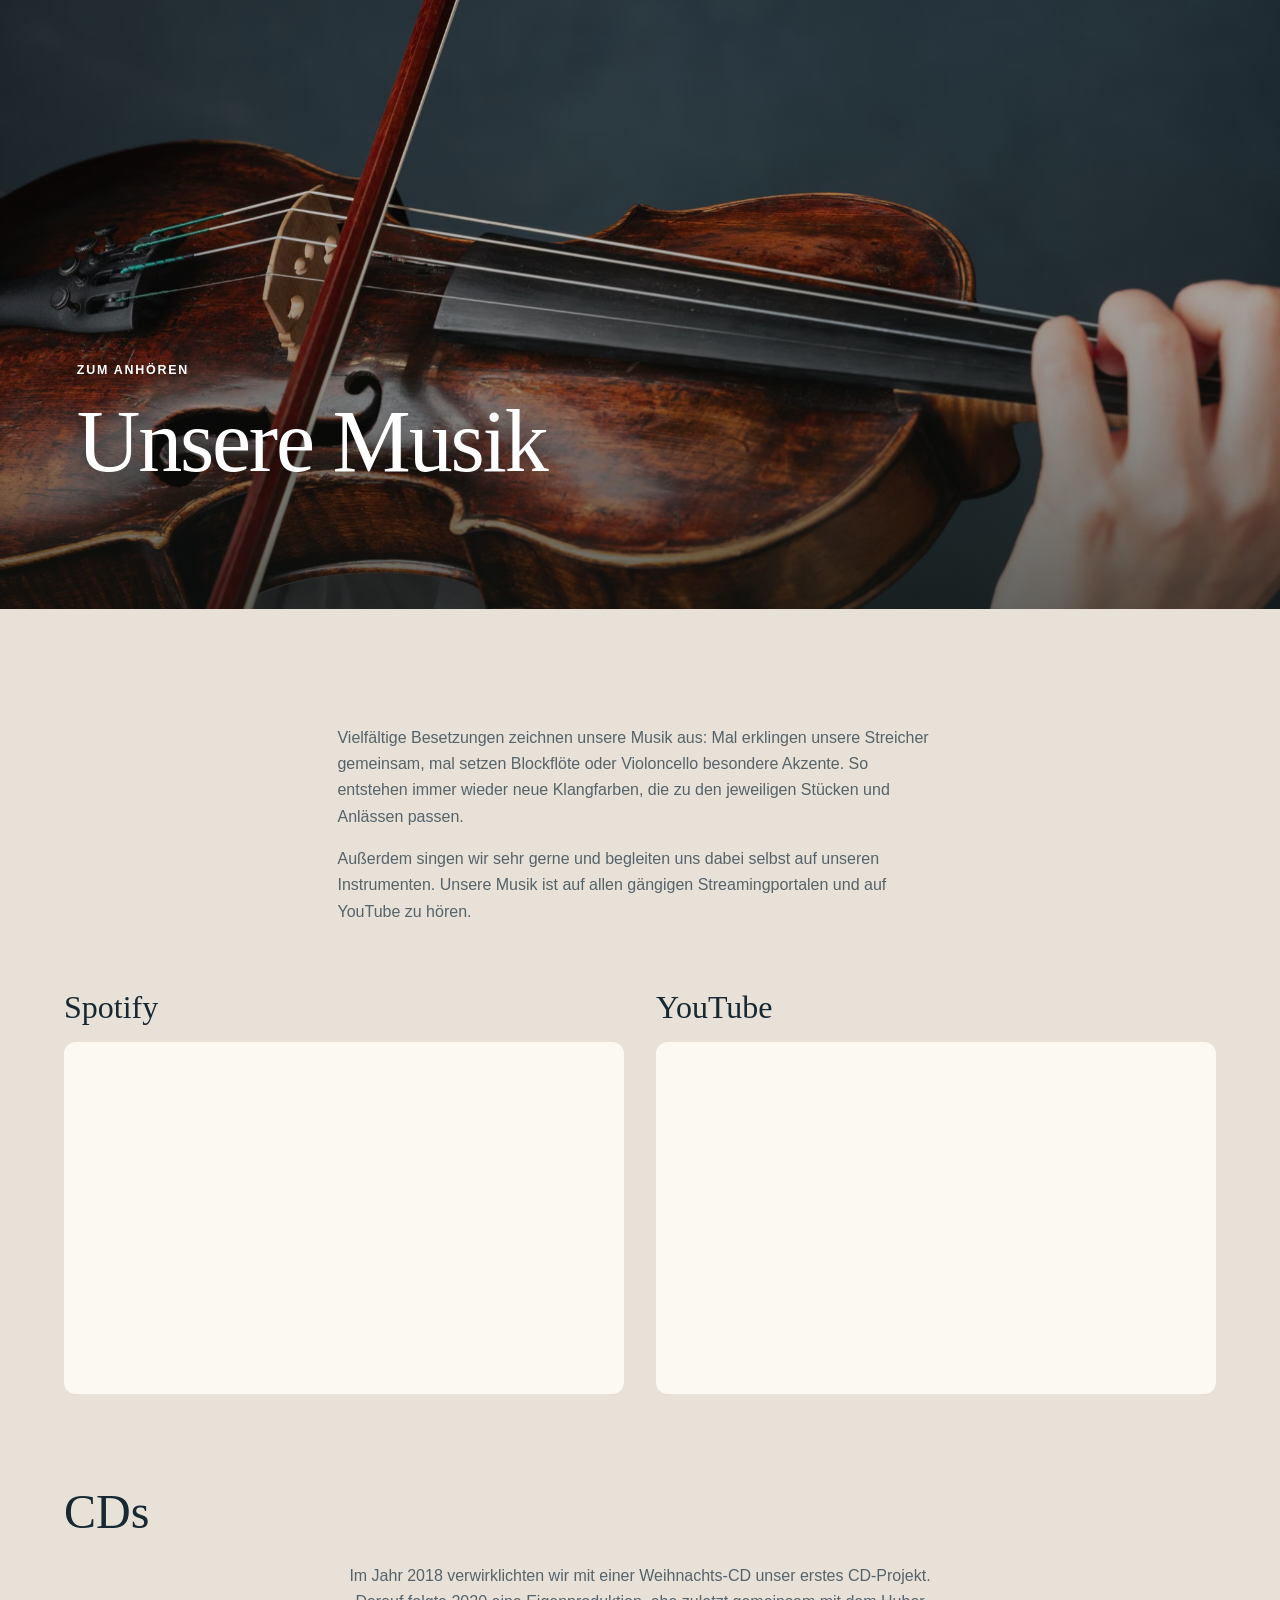
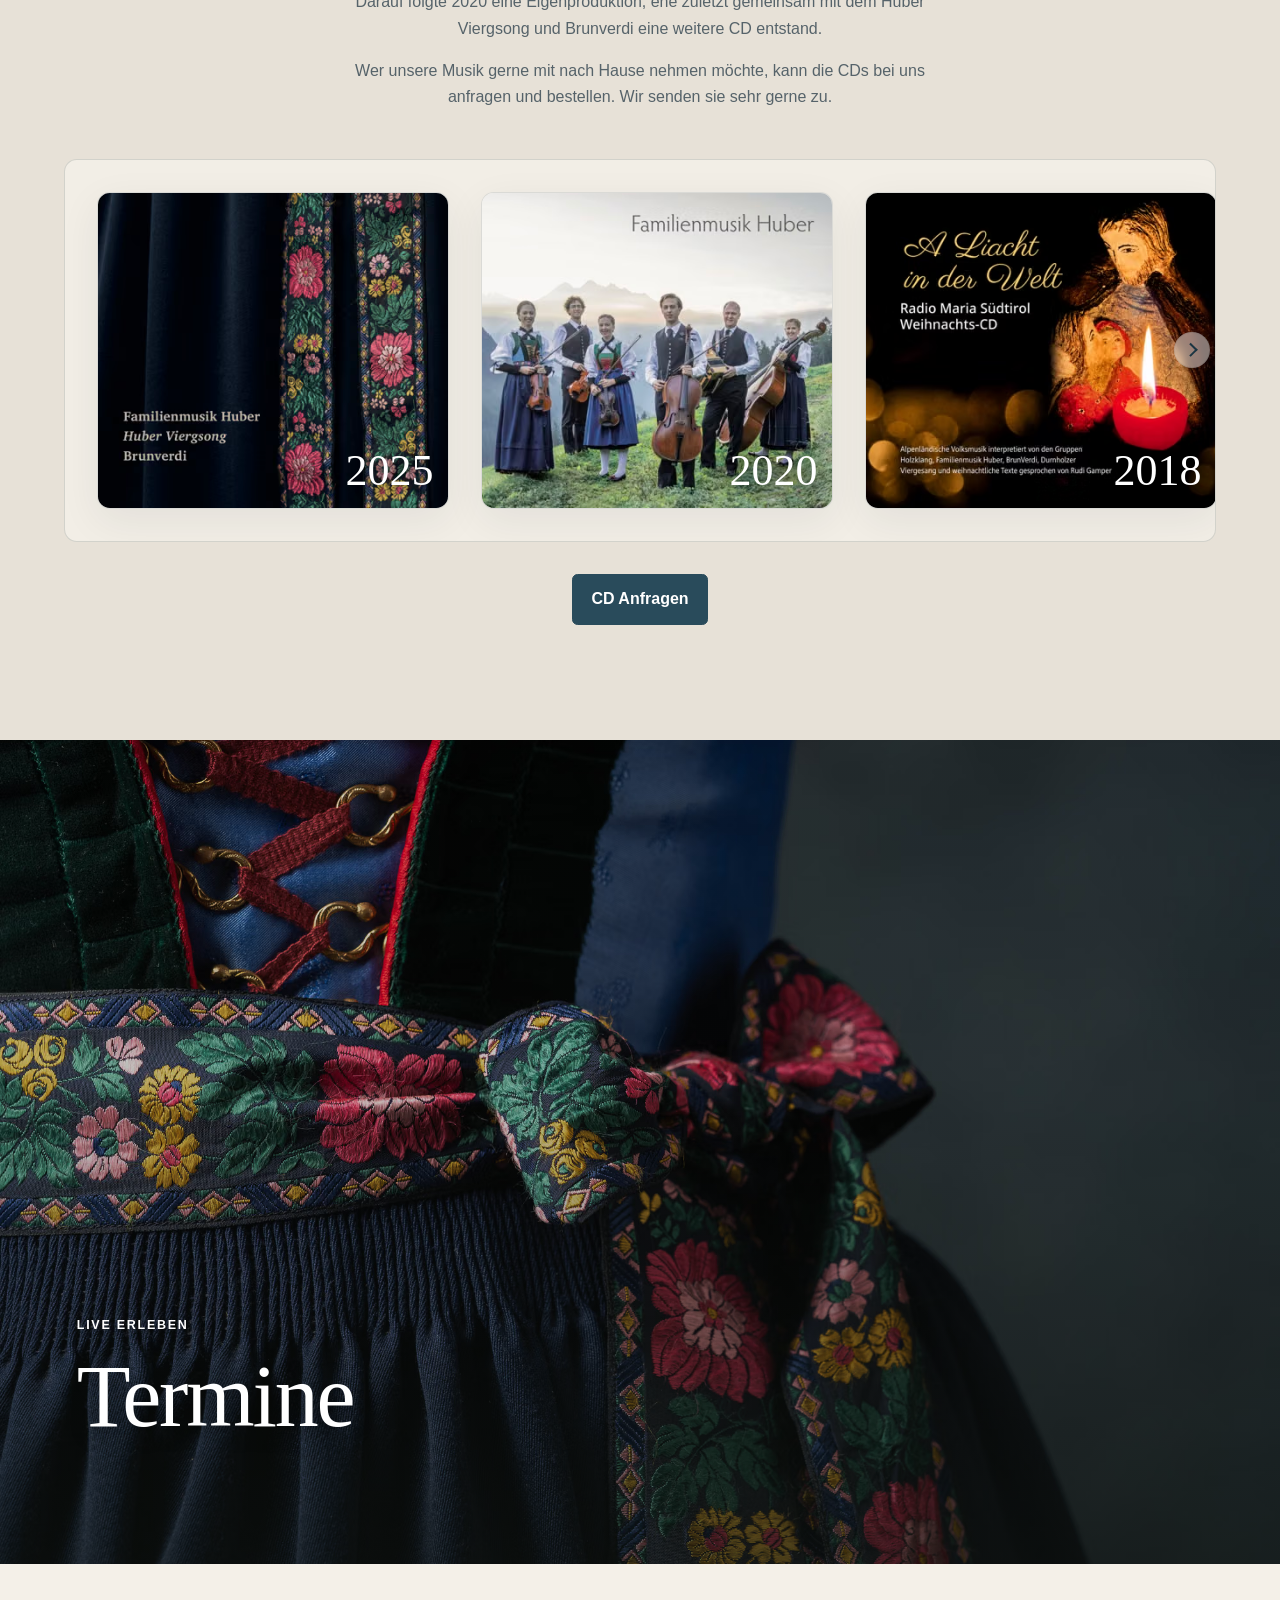
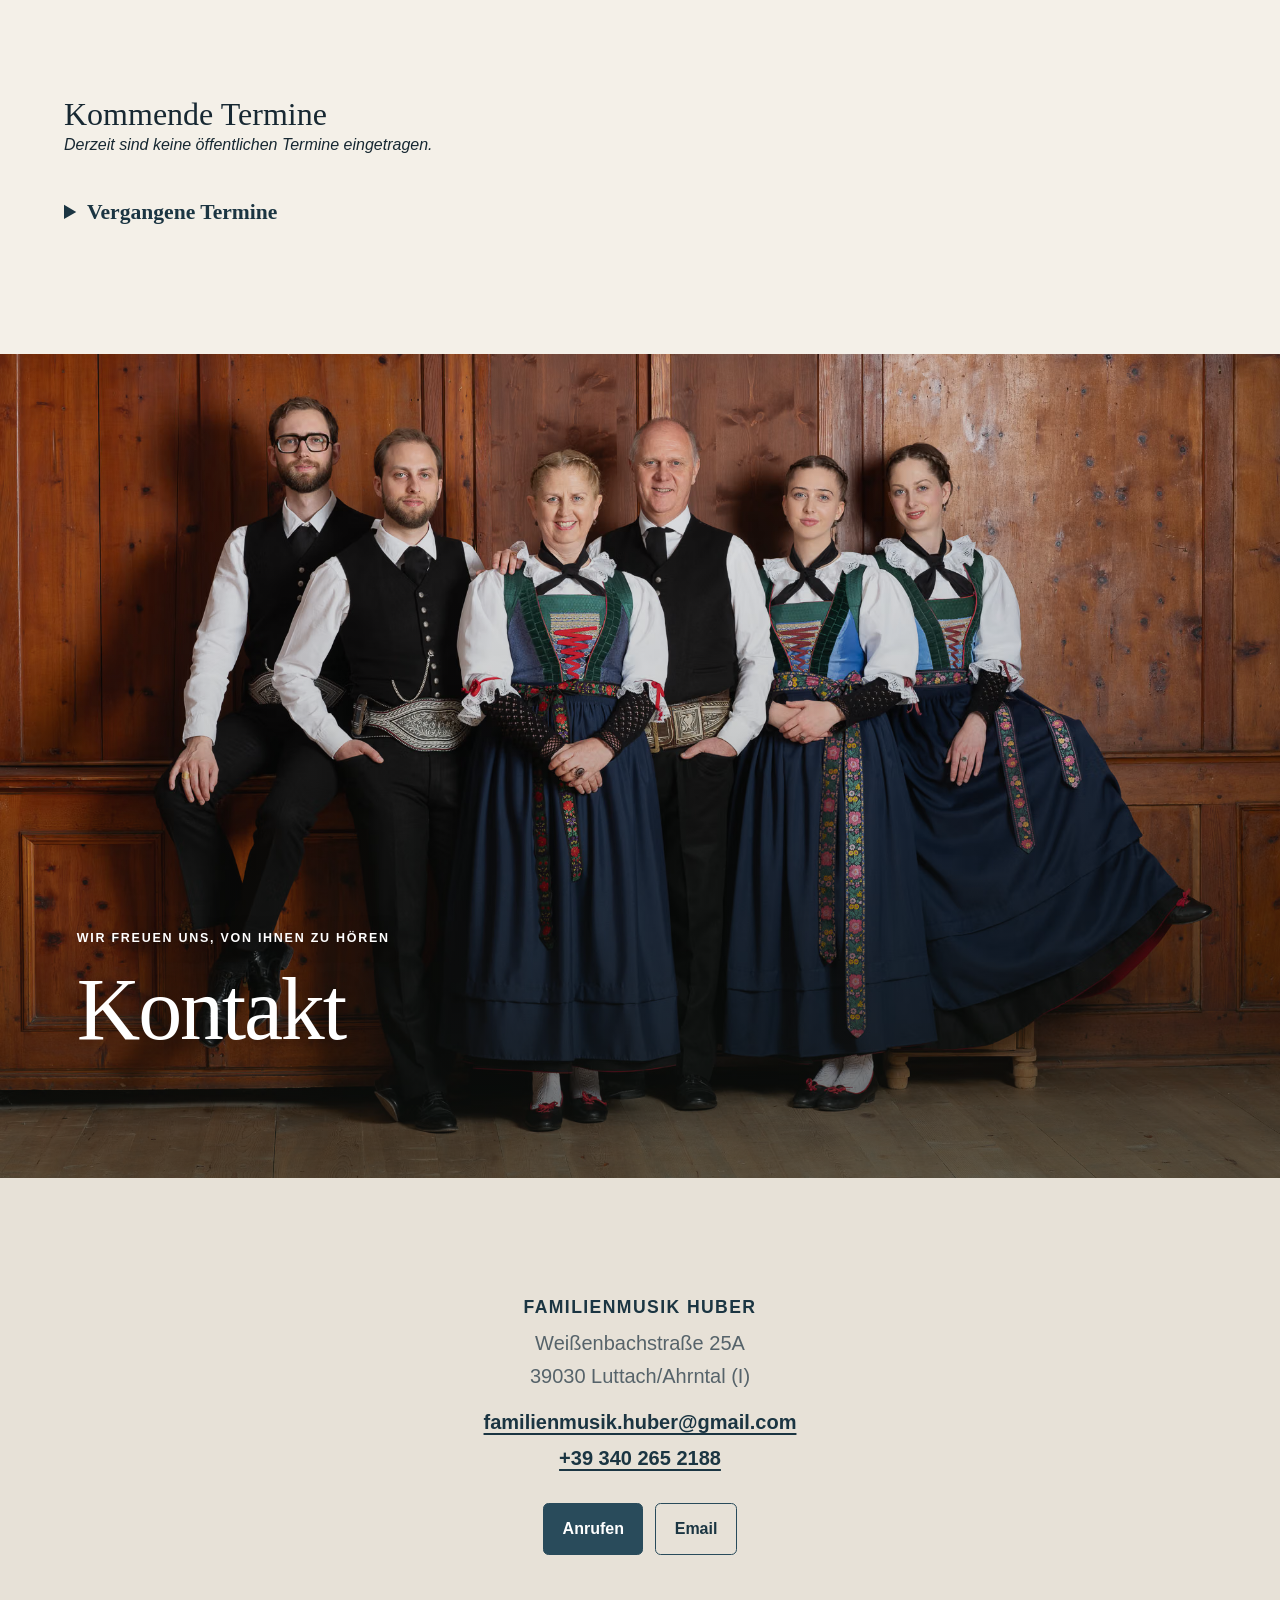
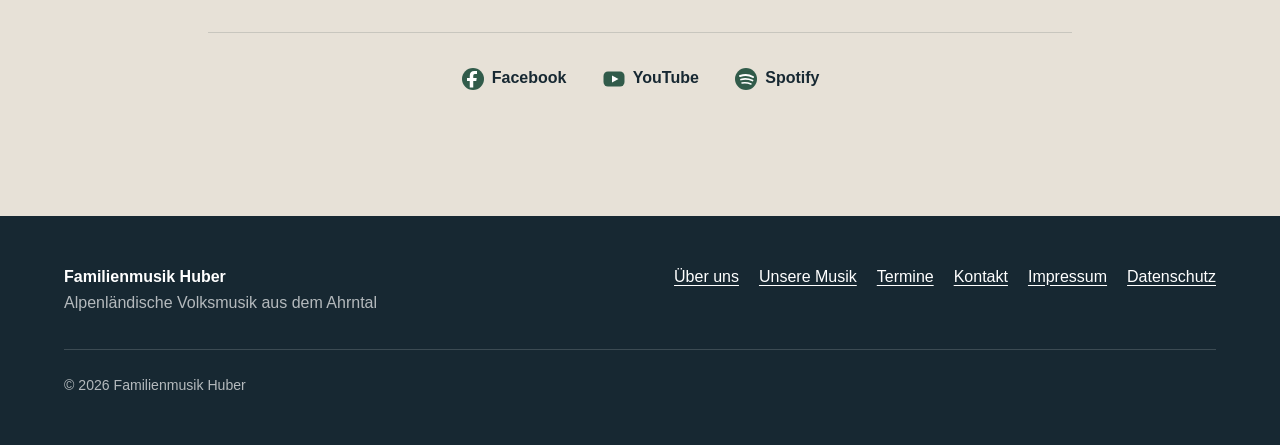
==== commit b61e7690: "Impressum, Datenschutz, Farbe Button" ====
--- a/index.html
+++ b/index.html
@@ -5,7 +5,7 @@
   <meta charset="utf-8">
   <meta name="viewport" content="width=device-width, initial-scale=1">
   <meta name="description" content="Familienmusik Huber – authentische alpenländische Volksmusik aus dem Ahrntal.">
-  <meta name="theme-color" content="#f7f5f0">
+  <meta name="theme-color" content="#f4f0e8">
   <link rel="canonical" href="https://familienmusikhuber.com/">
 
   <meta property="og:type" content="website">
--- a/styles/style_general.css
+++ b/styles/style_general.css
@@ -1,14 +1,14 @@
 :root {
-    --color-background: #f7f5f0;
-    --color-surface: #fffdf9;
-    --color-tinted: #ecefe9;
-    --color-text: #252824;
-    --color-muted: #60665f;
-    --color-accent: #315b4a;
-    --color-accent-dark: #214437;
-    --color-border: rgb(37 40 36 / 14%);
-    --color-focus: #b7462f;
-    --shadow-soft: 0 1.25rem 3.5rem rgb(32 39 34 / 10%);
+    --color-background: #f4f0e8;
+    --color-surface: #fcf9f3;
+    --color-tinted: #e7e1d7;
+    --color-text: #172832;
+    --color-muted: #56636a;
+    --color-accent: #294b5b;
+    --color-accent-dark: #1b3542;
+    --color-border: rgb(23 40 50 / 15%);
+    --color-focus: #a13b48;
+    --shadow-soft: 0 1.25rem 3.5rem rgb(23 40 50 / 11%);
     --radius-small: 0.35rem;
     --radius-medium: 0.8rem;
     --container: 75rem;
@@ -95,7 +95,7 @@
     align-items: center;
     justify-content: space-between;
     gap: 2rem;
-    background: rgb(247 245 240 / 94%);
+    background: rgb(244 240 232 / 94%);
     border-bottom: 1px solid var(--color-border);
     backdrop-filter: blur(14px);
     -webkit-backdrop-filter: blur(14px);
@@ -162,7 +162,7 @@
     width: 100%;
     overflow: hidden;
     isolation: isolate;
-    background: #241c17;
+    background: #172832;
 }
 
 .hero::after {
@@ -428,7 +428,7 @@
     min-height: clamp(22rem, 55vw, 42rem);
     overflow: hidden;
     isolation: isolate;
-    background: #2e322e;
+    background: #20343f;
 }
 
 .section_visual::after {
@@ -637,10 +637,8 @@
     --section-title-progress: 0;
     top: auto;
     bottom: clamp(1.5rem, 4vw, 4rem);
-    opacity: calc(1 - (var(--section-title-progress) * 0.82));
-    transform: translateY(calc(var(--section-title-progress) * 1.5rem)) scale(calc(1 - (var(--section-title-progress) * 0.035)));
-    transform-origin: bottom left;
-    will-change: opacity, transform;
+    opacity: calc(1 - var(--section-title-progress));
+    will-change: opacity;
 }
 
 .section_intro {
@@ -696,7 +694,7 @@
     border: 1px solid var(--color-border);
     border-radius: var(--radius-medium);
     background: var(--color-surface);
-    box-shadow: 0 0.75rem 2.5rem rgb(32 39 34 / 6%);
+    box-shadow: 0 0.75rem 2.5rem rgb(23 40 50 / 7%);
 }
 
 .music_grid {
@@ -710,7 +708,7 @@
     overscroll-behavior-inline: contain;
     border: 1px solid var(--color-border);
     border-radius: var(--radius-medium);
-    background: rgb(255 253 249 / 55%);
+    background: rgb(252 249 243 / 55%);
     scroll-snap-type: inline mandatory;
     scroll-padding-inline: var(--music-grid-edge);
     scrollbar-color: var(--color-accent) transparent;
@@ -731,11 +729,11 @@
     display: none;
     align-items: center;
     justify-content: center;
-    border: 1px solid rgb(37 40 36 / 6%);
+    border: 1px solid rgb(23 40 50 / 7%);
     border-radius: 50%;
-    background: rgb(255 253 249 / 48%);
+    background: rgb(252 249 243 / 48%);
     color: var(--color-accent-dark);
-    box-shadow: 0 0.2rem 0.7rem rgb(32 39 34 / 5%);
+    box-shadow: 0 0.2rem 0.7rem rgb(23 40 50 / 6%);
     backdrop-filter: blur(3px);
     -webkit-backdrop-filter: blur(3px);
     cursor: pointer;
@@ -776,7 +774,7 @@
     border: 1px solid var(--color-border);
     border-radius: var(--radius-medium);
     background: var(--color-surface);
-    box-shadow: 0 0.75rem 2.5rem rgb(32 39 34 / 6%);
+    box-shadow: 0 0.75rem 2.5rem rgb(23 40 50 / 7%);
     scroll-snap-align: center;
 }
 
@@ -1032,7 +1030,7 @@
 }
 
 .social_links a:hover {
-    background: rgb(49 91 74 / 10%);
+    background: rgb(41 75 91 / 10%);
 }
 
 .site_footer {
@@ -1098,7 +1096,7 @@
     margin: 2rem 0;
     padding: 1.2rem 1.4rem;
     border-left: 4px solid var(--color-focus);
-    background: #fff5ef;
+    background: #f9e9e6;
 }
 
 @media (min-width: 44.01rem) and (min-height: 35rem) and (orientation: landscape) {
@@ -1491,6 +1489,6 @@
 
     .section_scroll_heading {
         opacity: 1;
-        transform: none;
-    }
-}
+    }
+
+}
